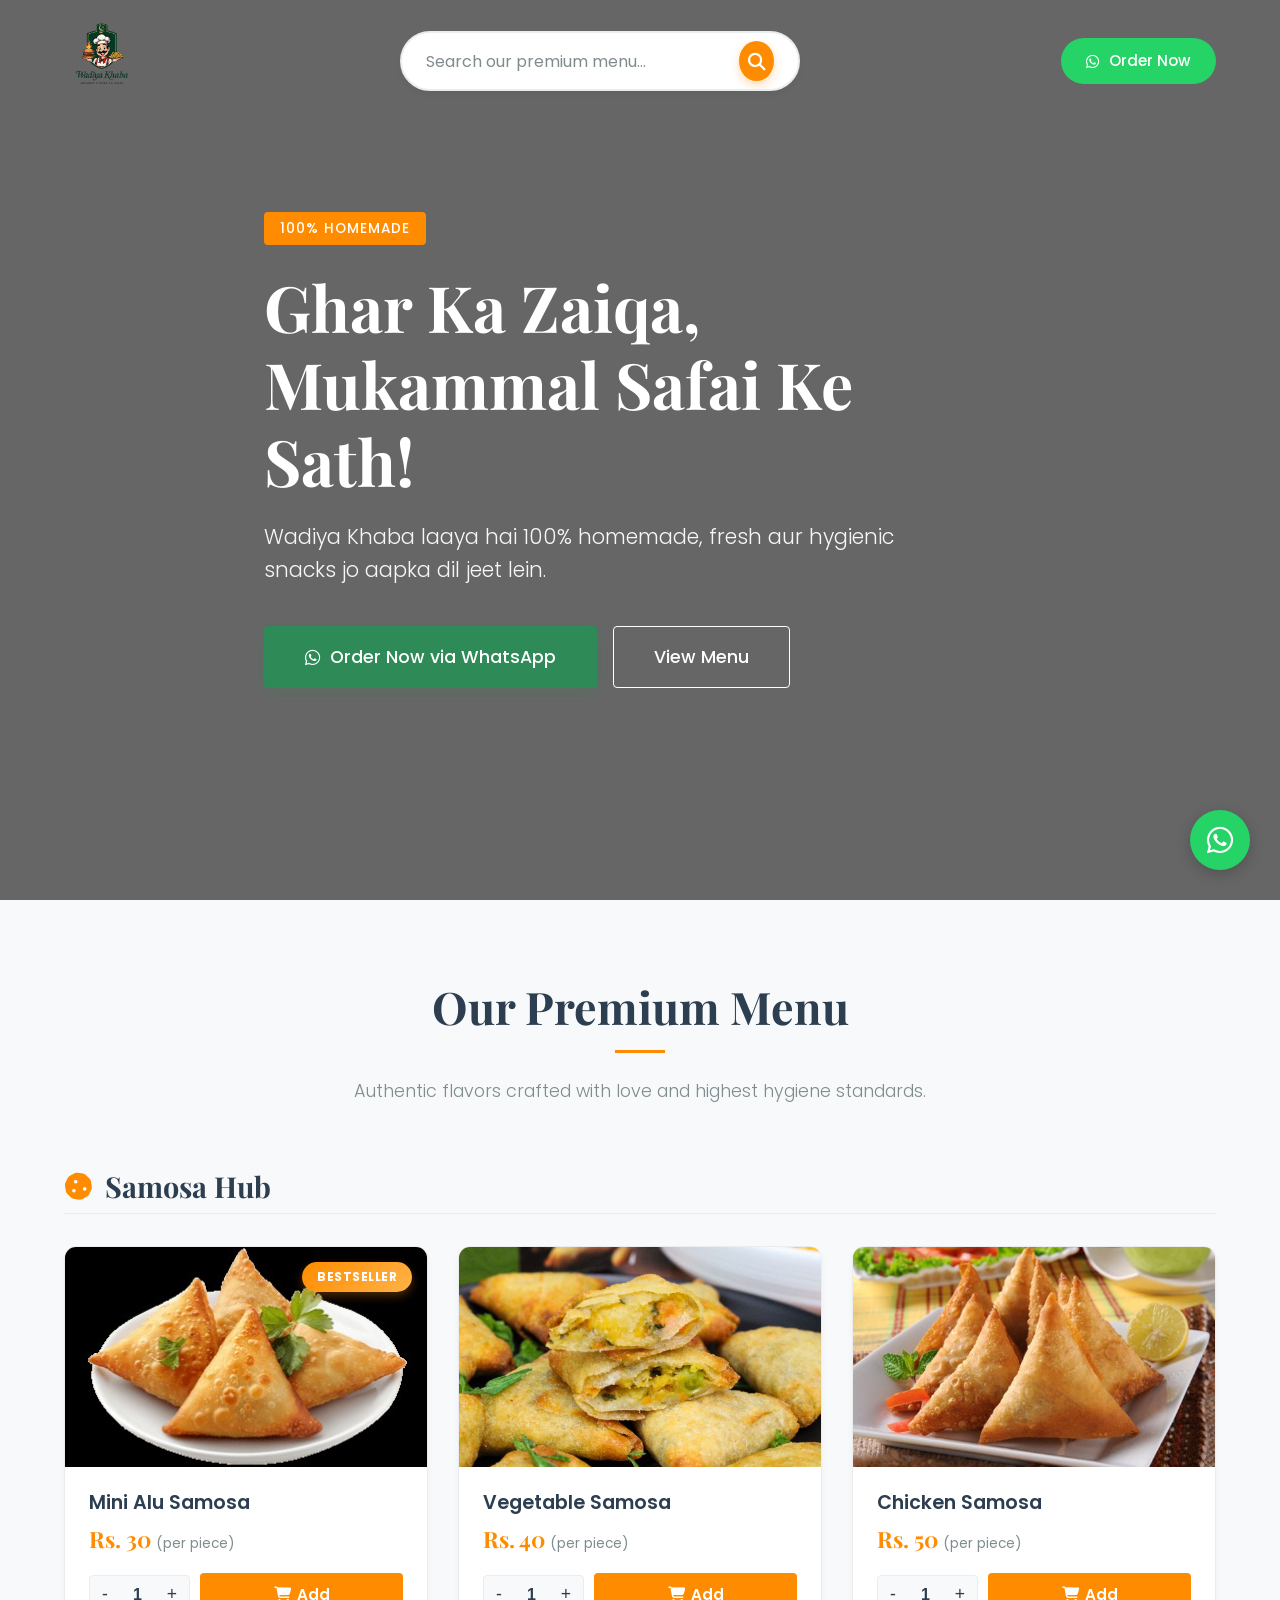
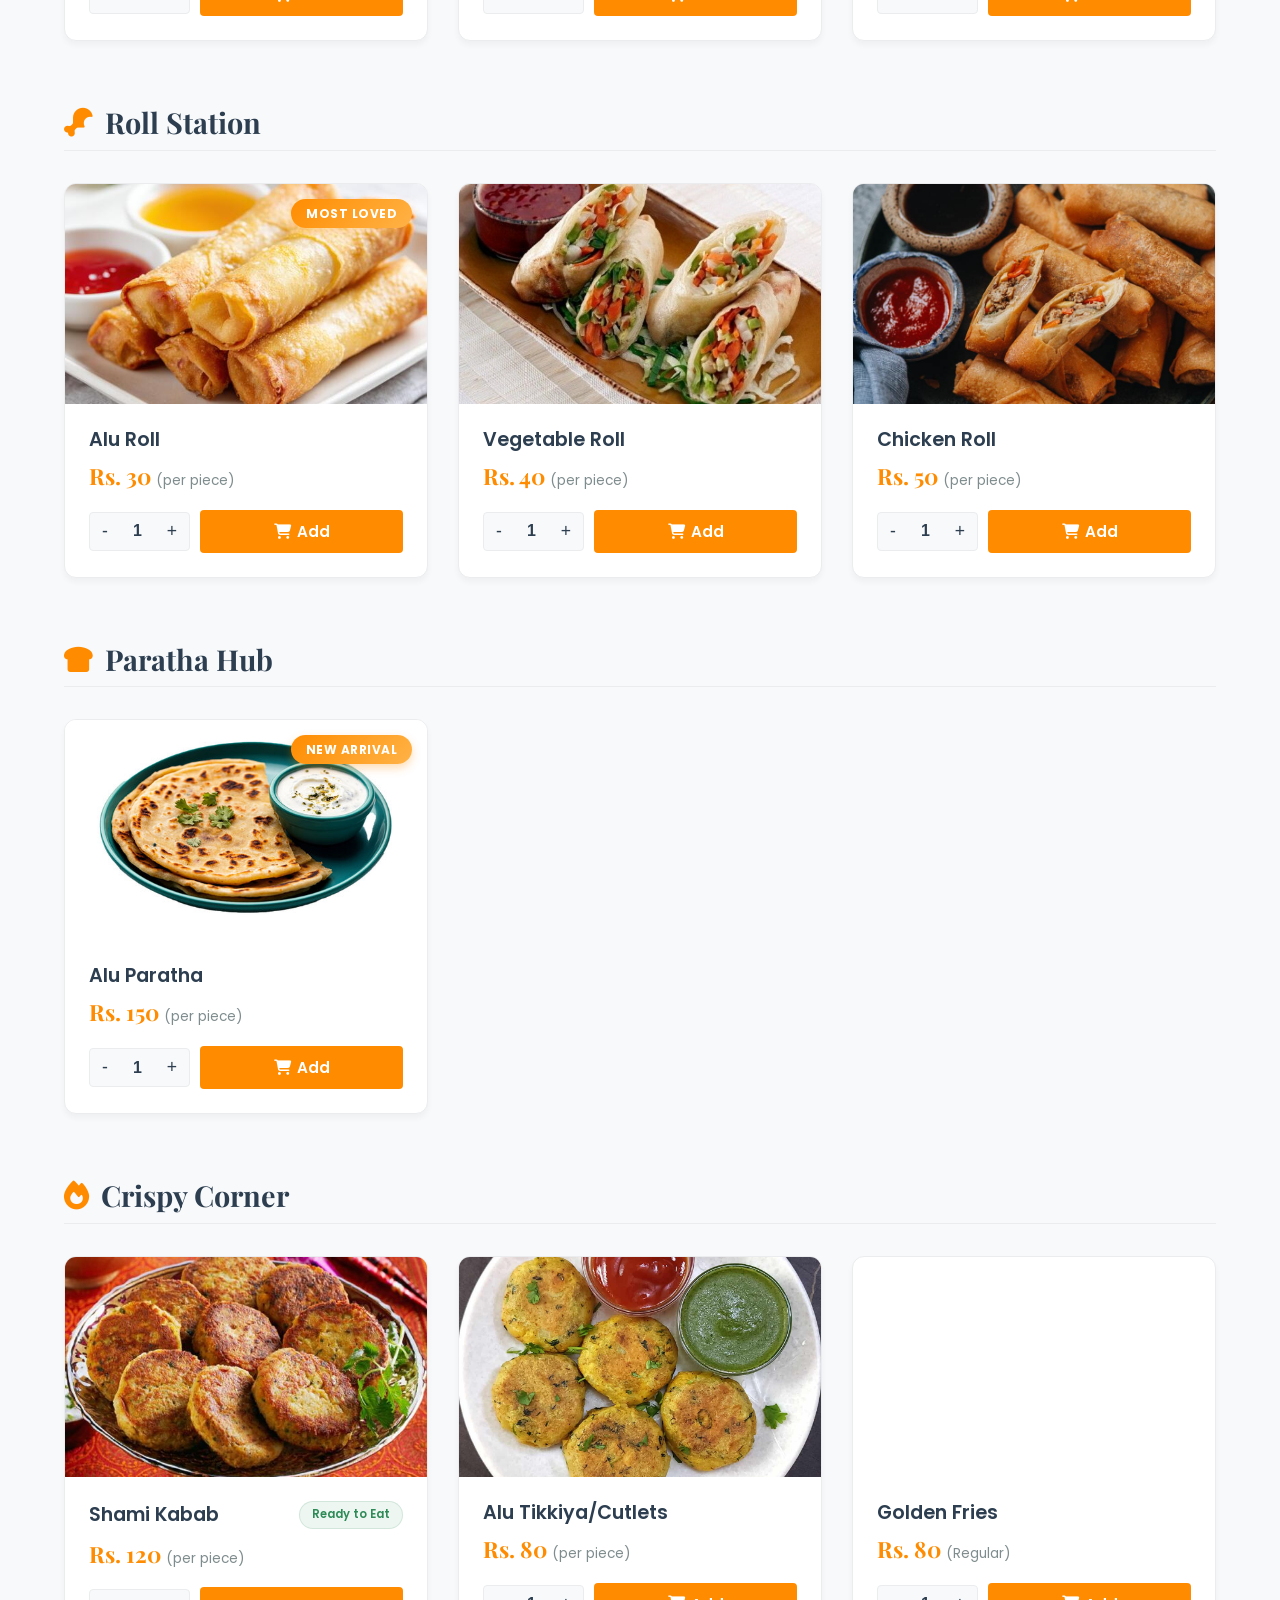
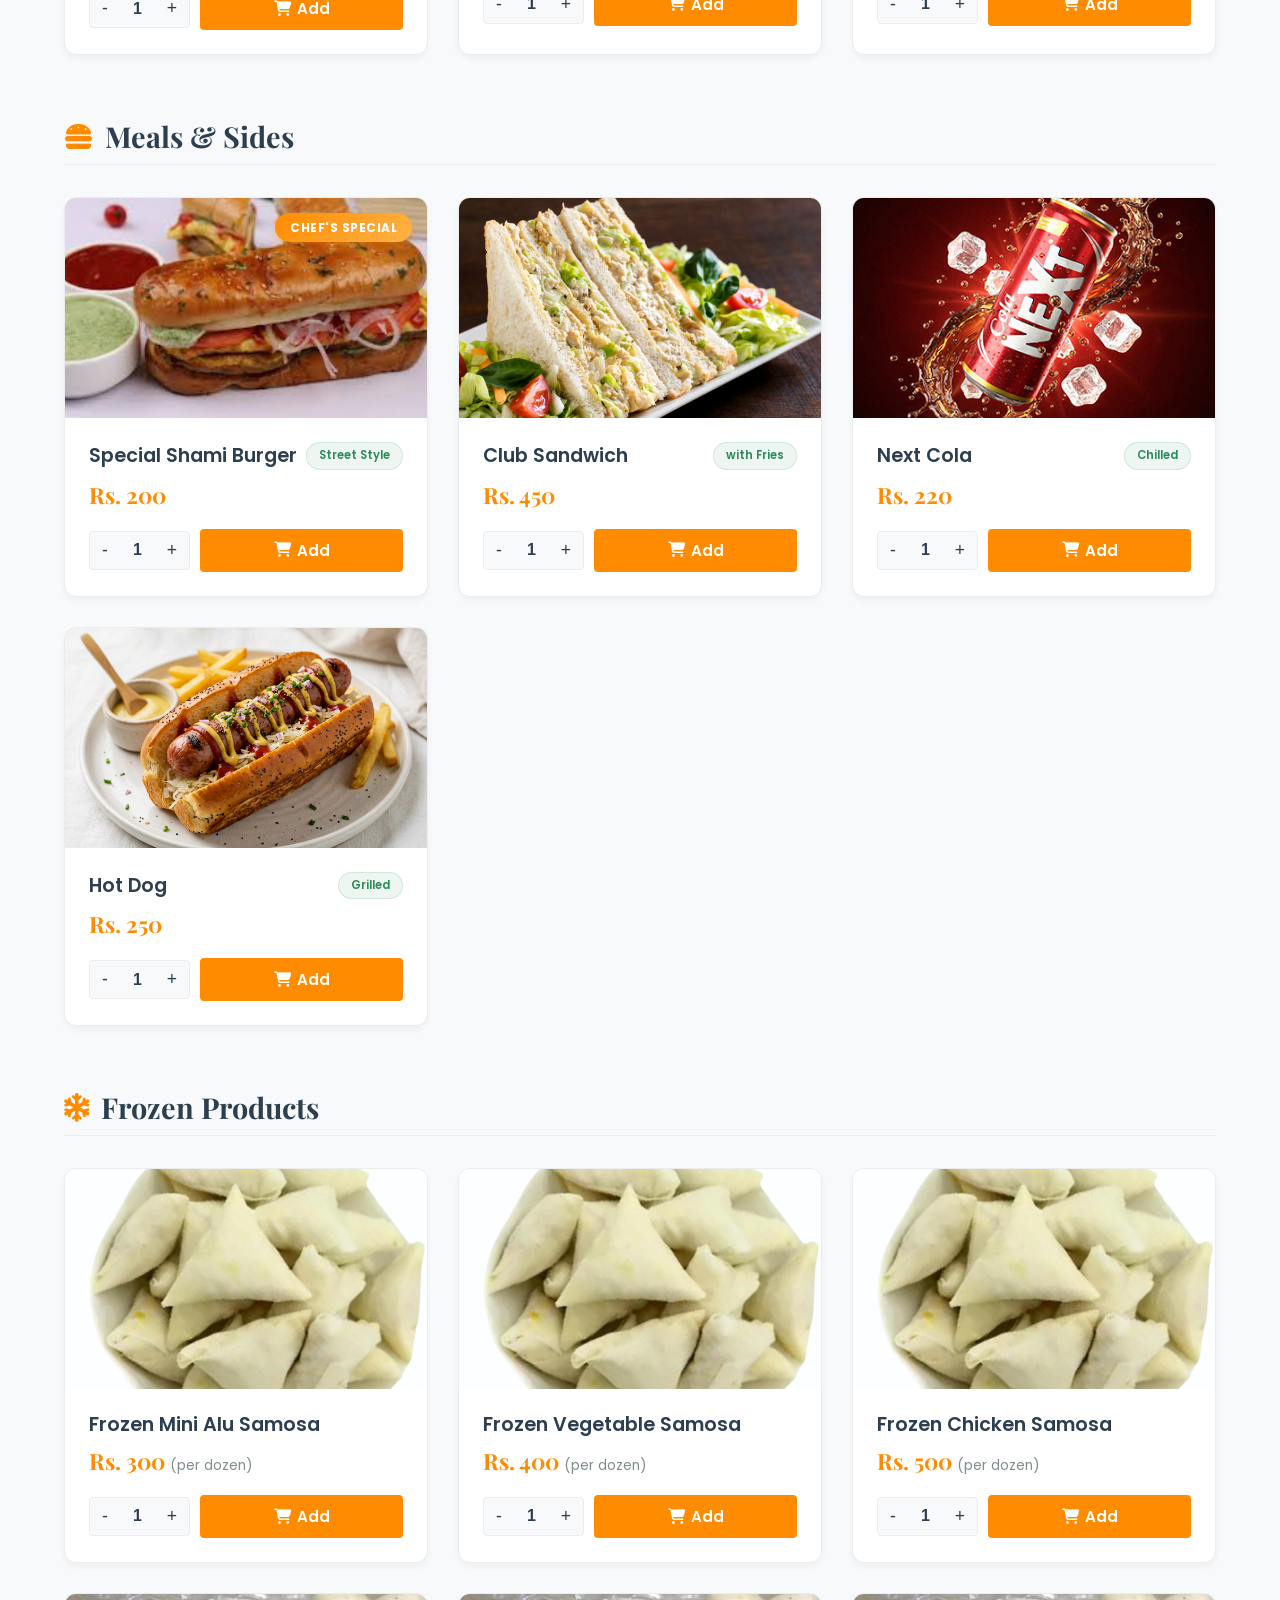
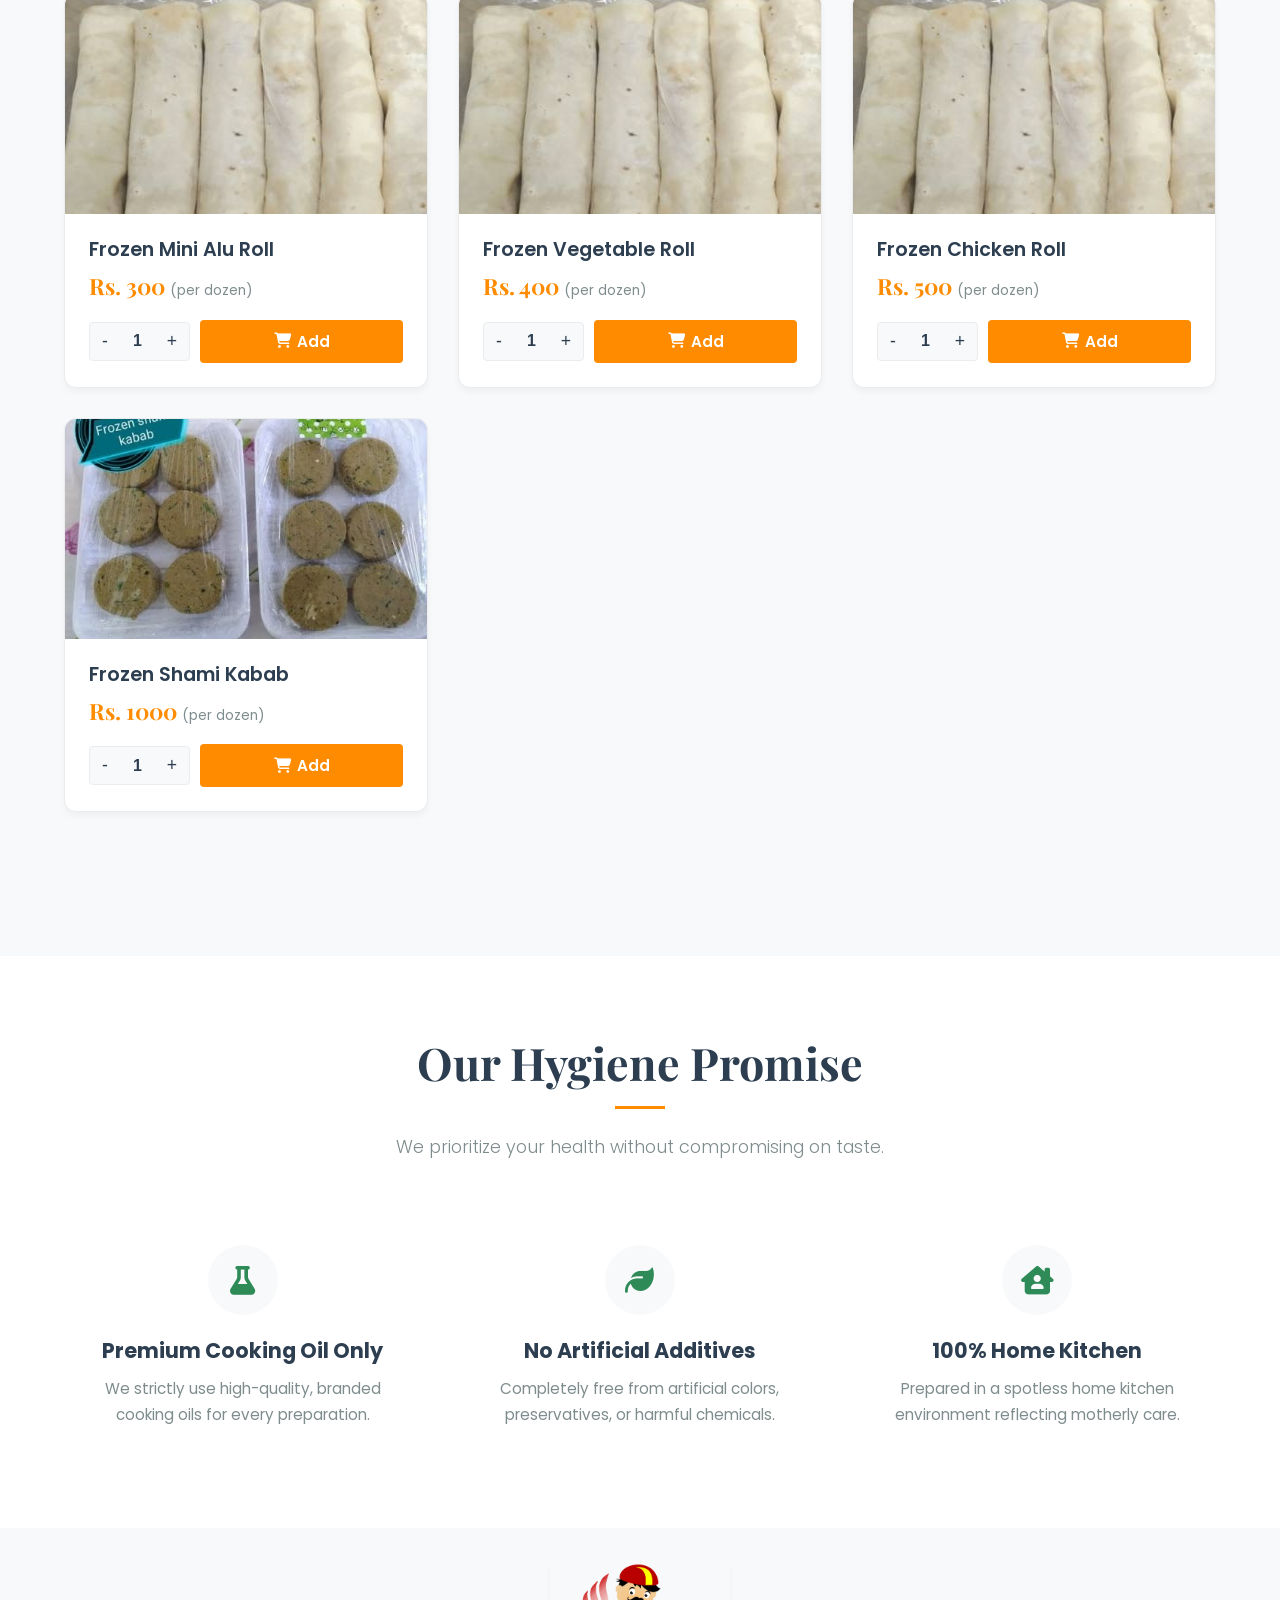
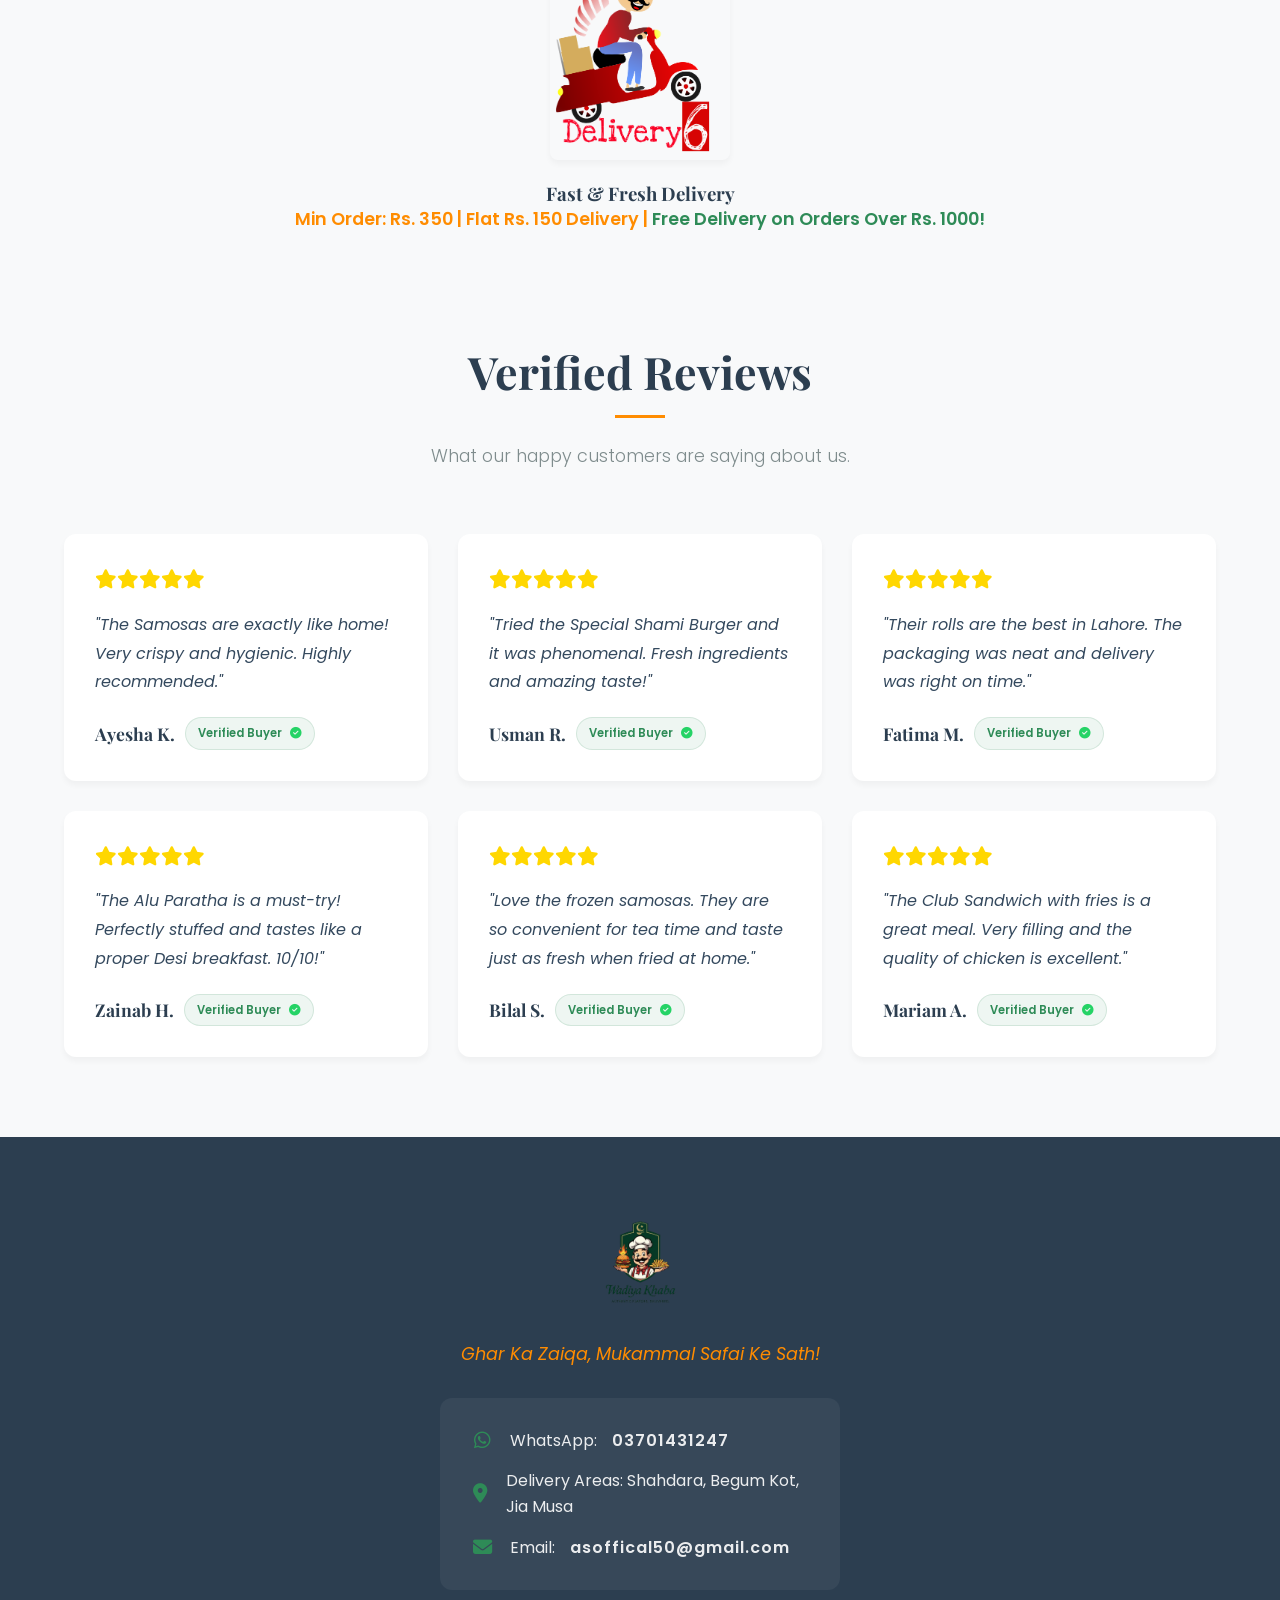
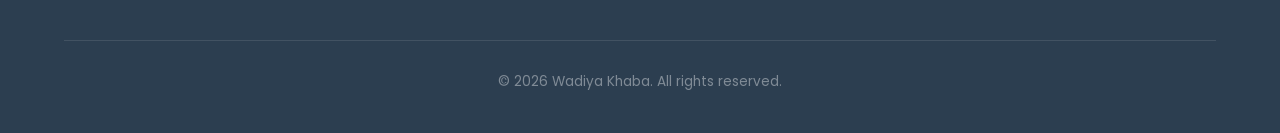
==== Wadhiya_Khaba_Final/index.html @ 331cac5b "Update logo to transparent version" ====
<!DOCTYPE html>
<html lang="en">

<head>
    <meta charset="UTF-8">
    <meta name="viewport" content="width=device-width, initial-scale=1.0">
    <title>Wadiya Khaba - Home of Pure Taste</title>
    <meta name="description"
        content="Wadiya Khaba laaya hai 100% homemade, fresh aur hygienic snacks jo aapka dil jeet lein.">
    <!-- Google Fonts -->
    <link
        href="https://fonts.googleapis.com/css2?family=Playfair+Display:wght@600;700;800&family=Poppins:wght@300;400;500;600&display=swap"
        rel="stylesheet">
    <!-- FontAwesome for Icons -->
    <link rel="stylesheet" href="https://cdnjs.cloudflare.com/ajax/libs/font-awesome/6.4.0/css/all.min.css">
    <!-- Custom CSS -->
    <link rel="stylesheet" href="style.css">
</head>

<body>

    <!-- Header / Navbar -->
    <header class="navbar">
        <div class="container nav-content">
            <div class="logo">
                <!-- Using an img tag for the uploaded logo -->
                <img src="LOGO-removebg-preview.png" alt="Wadiya Khaba Logo" class="logo-img"
                    onerror="this.outerHTML='<h1>Wadiya Khaba</h1>';">
            </div>
            <!-- Professional Search Bar -->
            <form class="search-container" onsubmit="event.preventDefault(); handleSearchSubmit();">
                <input type="text" id="menu-search" placeholder="Search our premium menu..." onkeyup="searchMenu()"
                    required>
                <button type="submit" aria-label="Search and Notify"><i class="fa-solid fa-search"></i></button>
            </form>
            <a href="https://wa.me/923701431247" class="btn-primary nav-btn" target="_blank">
                <i class="fab fa-whatsapp"></i> Order Now
            </a>
        </div>
    </header>

    <!-- 1. Hero Section -->
    <section class="hero">
        <div class="hero-overlay"></div>
        <div class="container hero-content">
            <span class="badge">100% Homemade</span>
            <h1 class="hero-title">Ghar Ka Zaiqa,<br>Mukammal Safai Ke Sath!</h1>
            <p class="hero-subtitle">Wadiya Khaba laaya hai 100% homemade, fresh aur hygienic snacks jo aapka dil jeet
                lein.</p>
            <div class="hero-actions">
                <a href="https://wa.me/923701431247" class="btn-primary btn-large" target="_blank">
                    <i class="fab fa-whatsapp"></i> Order Now via WhatsApp
                </a>
                <a href="#menu" class="btn-secondary btn-large">View Menu</a>
            </div>
        </div>
    </section>

    <!-- 2. The Menu (Grid Style with Live Prices) -->
    <section id="menu" class="menu-section py-large bg-light">
        <div class="container">
            <div class="section-header text-center">
                <h2>Our Premium Menu</h2>
                <div class="divider"></div>
                <p>Authentic flavors crafted with love and highest hygiene standards.</p>
            </div>

            <!-- Samosa Hub -->
            <div class="menu-category">
                <h3 class="category-title"><i class="fa-solid fa-cookie"></i> Samosa Hub</h3>
                <div class="menu-grid">
                    <div class="menu-item-card">
                        <span class="premium-badge">Bestseller</span>
                        <div class="item-img" style="background-image: url('mini-alu-samosa.jpg');">
                        </div>
                        <div class="item-content">
                            <h4>Mini Alu Samosa</h4>
                            <p class="price">Rs. 30 <span class="unit">(per piece)</span></p>
                            <div class="cart-controls">
                                <div class="qty-bar">
                                    <button class="qty-btn" onclick="changeQty('mini-alu-samosa', -1)">-</button>
                                    <input type="text" id="qty-mini-alu-samosa" class="qty-input" value="1" readonly>
                                    <button class="qty-btn" onclick="changeQty('mini-alu-samosa', 1)">+</button>
                                </div>
                                <button class="add-to-cart-btn"
                                    onclick="addToCart('mini-alu-samosa', 'Mini Alu Samosa', 30)"><i
                                        class="fa-solid fa-cart-shopping"></i> Add</button>
                            </div>
                        </div>
                    </div>
                    <div class="menu-item-card">
                        <div class="item-img" style="background-image: url('vegetable-samosa.jpg');">
                        </div>
                        <div class="item-content">
                            <h4>Vegetable Samosa</h4>
                            <p class="price">Rs. 40 <span class="unit">(per piece)</span></p>
                            <div class="cart-controls">
                                <div class="qty-bar">
                                    <button class="qty-btn" onclick="changeQty('vegetable-samosa', -1)">-</button>
                                    <input type="text" id="qty-vegetable-samosa" class="qty-input" value="1" readonly>
                                    <button class="qty-btn" onclick="changeQty('vegetable-samosa', 1)">+</button>
                                </div>
                                <button class="add-to-cart-btn"
                                    onclick="addToCart('vegetable-samosa', 'Vegetable Samosa', 40)"><i
                                        class="fa-solid fa-cart-shopping"></i> Add</button>
                            </div>
                        </div>
                    </div>
                    <div class="menu-item-card">
                        <div class="item-img" style="background-image: url('chicken-samosa.jpg');">
                        </div>
                        <div class="item-content">
                            <h4>Chicken Samosa</h4>
                            <p class="price">Rs. 50 <span class="unit">(per piece)</span></p>
                            <div class="cart-controls">
                                <div class="qty-bar">
                                    <button class="qty-btn" onclick="changeQty('chicken-samosa', -1)">-</button>
                                    <input type="text" id="qty-chicken-samosa" class="qty-input" value="1" readonly>
                                    <button class="qty-btn" onclick="changeQty('chicken-samosa', 1)">+</button>
                                </div>
                                <button class="add-to-cart-btn"
                                    onclick="addToCart('chicken-samosa', 'Chicken Samosa', 50)"><i
                                        class="fa-solid fa-cart-shopping"></i> Add</button>
                            </div>
                        </div>
                    </div>
                </div>
            </div>

            <!-- Roll Station -->
            <div class="menu-category">
                <h3 class="category-title"><i class="fa-solid fa-drumstick-bite"></i> Roll Station</h3>
                <div class="menu-grid">
                    <div class="menu-item-card">
                        <span class="premium-badge">Most Loved</span>
                        <div class="item-img" style="background-image: url('Alu Roll.jpg');">
                        </div>
                        <div class="item-content">
                            <h4>Alu Roll</h4>
                            <p class="price">Rs. 30 <span class="unit">(per piece)</span></p>
                            <div class="cart-controls">
                                <div class="qty-bar">
                                    <button class="qty-btn" onclick="changeQty('alu-roll', -1)">-</button>
                                    <input type="text" id="qty-alu-roll" class="qty-input" value="1" readonly>
                                    <button class="qty-btn" onclick="changeQty('alu-roll', 1)">+</button>
                                </div>
                                <button class="add-to-cart-btn" onclick="addToCart('alu-roll', 'Alu Roll', 30)"><i
                                        class="fa-solid fa-cart-shopping"></i> Add</button>
                            </div>
                        </div>
                    </div>
                    <div class="menu-item-card">
                        <div class="item-img" style="background-image: url('vegetable-roll_9434.jpg');">
                        </div>
                        <div class="item-content">
                            <h4>Vegetable Roll</h4>
                            <p class="price">Rs. 40 <span class="unit">(per piece)</span></p>
                            <div class="cart-controls">
                                <div class="qty-bar">
                                    <button class="qty-btn" onclick="changeQty('vegetable-roll', -1)">-</button>
                                    <input type="text" id="qty-vegetable-roll" class="qty-input" value="1" readonly>
                                    <button class="qty-btn" onclick="changeQty('vegetable-roll', 1)">+</button>
                                </div>
                                <button class="add-to-cart-btn"
                                    onclick="addToCart('vegetable-roll', 'Vegetable Roll', 40)"><i
                                        class="fa-solid fa-cart-shopping"></i> Add</button>
                            </div>
                        </div>
                    </div>
                    <div class="menu-item-card">
                        <div class="item-img" style="background-image: url('230814_Chicken-Egg-Rolls_550.jpg');">
                        </div>
                        <div class="item-content">
                            <h4>Chicken Roll</h4>
                            <p class="price">Rs. 50 <span class="unit">(per piece)</span></p>
                            <div class="cart-controls">
                                <div class="qty-bar">
                                    <button class="qty-btn" onclick="changeQty('chicken-roll', -1)">-</button>
                                    <input type="text" id="qty-chicken-roll" class="qty-input" value="1" readonly>
                                    <button class="qty-btn" onclick="changeQty('chicken-roll', 1)">+</button>
                                </div>
                                <button class="add-to-cart-btn"
                                    onclick="addToCart('chicken-roll', 'Chicken Roll', 50)"><i
                                        class="fa-solid fa-cart-shopping"></i> Add</button>
                            </div>
                        </div>
                    </div>
                </div>
            </div>

            <!-- Paratha Hub -->
            <div class="menu-category">
                <h3 class="category-title"><i class="fa-solid fa-bread-slice"></i> Paratha Hub</h3>
                <div class="menu-grid">
                    <div class="menu-item-card">
                        <span class="premium-badge">New Arrival</span>
                        <div class="item-img" style="background-image: url('alu-paratha.jpg');">
                        </div>
                        <div class="item-content">
                            <h4>Alu Paratha</h4>
                            <p class="price">Rs. 150 <span class="unit">(per piece)</span></p>
                            <div class="cart-controls">
                                <div class="qty-bar">
                                    <button class="qty-btn" onclick="changeQty('alu-paratha', -1)">-</button>
                                    <input type="text" id="qty-alu-paratha" class="qty-input" value="1" readonly>
                                    <button class="qty-btn" onclick="changeQty('alu-paratha', 1)">+</button>
                                </div>
                                <button class="add-to-cart-btn"
                                    onclick="addToCart('alu-paratha', 'Alu Paratha', 150)"><i
                                        class="fa-solid fa-cart-shopping"></i> Add</button>
                            </div>
                        </div>
                    </div>
                </div>
            </div>

            <!-- Crispy Corner -->
            <div class="menu-category">
                <h3 class="category-title"><i class="fa-solid fa-fire"></i> Crispy Corner</h3>
                <div class="menu-grid">
                    <div class="menu-item-card">
                        <div class="item-img" style="background-image: url('Shammi.jpg');">
                        </div>
                        <div class="item-content">
                            <h4>Shami Kabab <span class="badge-small">Ready to Eat</span></h4>
                            <p class="price">Rs. 120 <span class="unit">(per piece)</span></p>
                            <div class="cart-controls">
                                <div class="qty-bar">
                                    <button class="qty-btn" onclick="changeQty('shami-kabab', -1)">-</button>
                                    <input type="text" id="qty-shami-kabab" class="qty-input" value="1" readonly>
                                    <button class="qty-btn" onclick="changeQty('shami-kabab', 1)">+</button>
                                </div>
                                <button class="add-to-cart-btn"
                                    onclick="addToCart('shami-kabab', 'Shami Kabab', 120)"><i
                                        class="fa-solid fa-cart-shopping"></i> Add</button>
                            </div>
                        </div>
                    </div>
                    <div class="menu-item-card">
                        <div class="item-img" style="background-image: url('aloo_tikki_potato_cutlet_recipe.jpg');">
                        </div>
                        <div class="item-content">
                            <h4>Alu Tikkiya/Cutlets</h4>
                            <p class="price">Rs. 80 <span class="unit">(per piece)</span></p>
                            <div class="cart-controls">
                                <div class="qty-bar">
                                    <button class="qty-btn" onclick="changeQty('alu-tikkiya', -1)">-</button>
                                    <input type="text" id="qty-alu-tikkiya" class="qty-input" value="1" readonly>
                                    <button class="qty-btn" onclick="changeQty('alu-tikkiya', 1)">+</button>
                                </div>
                                <button class="add-to-cart-btn" onclick="addToCart('alu-tikkiya', 'Alu Tikkiya', 80)"><i
                                        class="fa-solid fa-cart-shopping"></i> Add</button>
                            </div>
                        </div>
                    </div>
                    <div class="menu-item-card">
                        <div class="item-img"
                            style="background-image: url('https://images.unsplash.com/photo-1576107232684-1279f390859f?w=600&auto=format&fit=crop');">
                        </div>
                        <div class="item-content">
                            <h4>Golden Fries</h4>
                            <p class="price">Rs. 80 <span class="unit">(Regular)</span></p>
                            <div class="cart-controls">
                                <div class="qty-bar">
                                    <button class="qty-btn" onclick="changeQty('golden-fries', -1)">-</button>
                                    <input type="text" id="qty-golden-fries" class="qty-input" value="1" readonly>
                                    <button class="qty-btn" onclick="changeQty('golden-fries', 1)">+</button>
                                </div>
                                <button class="add-to-cart-btn"
                                    onclick="addToCart('golden-fries', 'Golden Fries', 80)"><i
                                        class="fa-solid fa-cart-shopping"></i> Add</button>
                            </div>
                        </div>
                    </div>
                </div>
            </div>

            <!-- Meals & Sides -->
            <div class="menu-category">
                <h3 class="category-title"><i class="fa-solid fa-hamburger"></i> Meals & Sides</h3>
                <div class="menu-grid">
                    <div class="menu-item-card">
                        <span class="premium-badge">Chef's Special</span>
                        <div class="item-img" style="background-image: url('images.jfif');">
                        </div>
                        <div class="item-content">
                            <h4>Special Shami Burger <span class="badge-small">Street Style</span></h4>
                            <p class="price">Rs. 200 <span class="unit"></span></p>
                            <div class="cart-controls">
                                <div class="qty-bar">
                                    <button class="qty-btn" onclick="changeQty('shami-burger', -1)">-</button>
                                    <input type="text" id="qty-shami-burger" class="qty-input" value="1" readonly>
                                    <button class="qty-btn" onclick="changeQty('shami-burger', 1)">+</button>
                                </div>
                                <button class="add-to-cart-btn"
                                    onclick="addToCart('shami-burger', 'Special Shami Burger', 200)"><i
                                        class="fa-solid fa-cart-shopping"></i> Add</button>
                            </div>
                        </div>
                    </div>
                    <div class="menu-item-card">
                        <div class="item-img" style="background-image: url('istockphoto-685523376-612x612.png');">
                        </div>
                        <div class="item-content">
                            <h4>Club Sandwich <span class="badge-small">with Fries</span></h4>
                            <p class="price">Rs. 450 <span class="unit"></span></p>
                            <div class="cart-controls">
                                <div class="qty-bar">
                                    <button class="qty-btn" onclick="changeQty('club-sandwich', -1)">-</button>
                                    <input type="text" id="qty-club-sandwich" class="qty-input" value="1" readonly>
                                    <button class="qty-btn" onclick="changeQty('club-sandwich', 1)">+</button>
                                </div>
                                <button class="add-to-cart-btn"
                                    onclick="addToCart('club-sandwich', 'Club Sandwich', 450)"><i
                                        class="fa-solid fa-cart-shopping"></i> Add</button>
                            </div>
                        </div>
                    </div>
                    <div class="menu-item-card">
                        <div class="item-img"
                            style="background-image: url('450c6b233460363.Y3JvcCwyMDQ4LDE2MDEsMCwyMjM.jpg');">
                        </div>
                        <div class="item-content">
                            <h4>Next Cola <span class="badge-small">Chilled</span></h4>
                            <p class="price">Rs. 220 <span class="unit"></span></p>
                            <div class="cart-controls">
                                <div class="qty-bar">
                                    <button class="qty-btn" onclick="changeQty('next-cola', -1)">-</button>
                                    <input type="text" id="qty-next-cola" class="qty-input" value="1" readonly>
                                    <button class="qty-btn" onclick="changeQty('next-cola', 1)">+</button>
                                </div>
                                <button class="add-to-cart-btn" onclick="addToCart('next-cola', 'Next Cola', 220)"><i
                                        class="fa-solid fa-cart-shopping"></i> Add</button>
                            </div>
                        </div>
                    </div>
                    <div class="menu-item-card">
                        <div class="item-img" style="background-image: url('hot_dog_preview.png');">
                        </div>
                        <div class="item-content">
                            <h4>Hot Dog <span class="badge-small">Grilled</span></h4>
                            <p class="price">Rs. 250 <span class="unit"></span></p>
                            <div class="cart-controls">
                                <div class="qty-bar">
                                    <button class="qty-btn" onclick="changeQty('hot-dog', -1)">-</button>
                                    <input type="text" id="qty-hot-dog" class="qty-input" value="1" readonly>
                                    <button class="qty-btn" onclick="changeQty('hot-dog', 1)">+</button>
                                </div>
                                <button class="add-to-cart-btn" onclick="addToCart('hot-dog', 'Hot Dog', 250)"><i
                                        class="fa-solid fa-cart-shopping"></i> Add</button>
                            </div>
                        </div>
                    </div>
                </div>
            </div>

            <!-- Frozen Products -->
            <div class="menu-category">
                <h3 class="category-title"><i class="fa-solid fa-snowflake"></i> Frozen Products</h3>
                <div class="menu-grid">
                    <!-- Frozen Samosas -->
                    <div class="menu-item-card">
                        <div class="item-img" style="background-image: url('frozen-samosa.png');"></div>
                        <div class="item-content">
                            <h4>Frozen Mini Alu Samosa</h4>
                            <p class="price">Rs. 300 <span class="unit">(per dozen)</span></p>
                            <div class="cart-controls">
                                <div class="qty-bar">
                                    <button class="qty-btn" onclick="changeQty('frozen-alu-samosa', -1)">-</button>
                                    <input type="text" id="qty-frozen-alu-samosa" class="qty-input" value="1" readonly>
                                    <button class="qty-btn" onclick="changeQty('frozen-alu-samosa', 1)">+</button>
                                </div>
                                <button class="add-to-cart-btn"
                                    onclick="addToCart('frozen-alu-samosa', 'Frozen Mini Alu Samosa (12pcs)', 300)"><i
                                        class="fa-solid fa-cart-shopping"></i> Add</button>
                            </div>
                        </div>
                    </div>
                    <div class="menu-item-card">
                        <div class="item-img" style="background-image: url('frozen-samosa.png');"></div>
                        <div class="item-content">
                            <h4>Frozen Vegetable Samosa</h4>
                            <p class="price">Rs. 400 <span class="unit">(per dozen)</span></p>
                            <div class="cart-controls">
                                <div class="qty-bar">
                                    <button class="qty-btn" onclick="changeQty('frozen-veg-samosa', -1)">-</button>
                                    <input type="text" id="qty-frozen-veg-samosa" class="qty-input" value="1" readonly>
                                    <button class="qty-btn" onclick="changeQty('frozen-veg-samosa', 1)">+</button>
                                </div>
                                <button class="add-to-cart-btn"
                                    onclick="addToCart('frozen-veg-samosa', 'Frozen Veg Samosa (12pcs)', 400)"><i
                                        class="fa-solid fa-cart-shopping"></i> Add</button>
                            </div>
                        </div>
                    </div>
                    <div class="menu-item-card">
                        <div class="item-img" style="background-image: url('frozen-samosa.png');"></div>
                        <div class="item-content">
                            <h4>Frozen Chicken Samosa</h4>
                            <p class="price">Rs. 500 <span class="unit">(per dozen)</span></p>
                            <div class="cart-controls">
                                <div class="qty-bar">
                                    <button class="qty-btn" onclick="changeQty('frozen-chk-samosa', -1)">-</button>
                                    <input type="text" id="qty-frozen-chk-samosa" class="qty-input" value="1" readonly>
                                    <button class="qty-btn" onclick="changeQty('frozen-chk-samosa', 1)">+</button>
                                </div>
                                <button class="add-to-cart-btn"
                                    onclick="addToCart('frozen-chk-samosa', 'Frozen Chicken Samosa (12pcs)', 500)"><i
                                        class="fa-solid fa-cart-shopping"></i> Add</button>
                            </div>
                        </div>
                    </div>
                    <!-- Frozen Rolls -->
                    <div class="menu-item-card">
                        <div class="item-img" style="background-image: url('frozen-roll.jpg');"></div>
                        <div class="item-content">
                            <h4>Frozen Mini Alu Roll</h4>
                            <p class="price">Rs. 300 <span class="unit">(per dozen)</span></p>
                            <div class="cart-controls">
                                <div class="qty-bar">
                                    <button class="qty-btn" onclick="changeQty('frozen-alu-roll', -1)">-</button>
                                    <input type="text" id="qty-frozen-alu-roll" class="qty-input" value="1" readonly>
                                    <button class="qty-btn" onclick="changeQty('frozen-alu-roll', 1)">+</button>
                                </div>
                                <button class="add-to-cart-btn"
                                    onclick="addToCart('frozen-alu-roll', 'Frozen Mini Alu Roll (12pcs)', 300)"><i
                                        class="fa-solid fa-cart-shopping"></i> Add</button>
                            </div>
                        </div>
                    </div>
                    <div class="menu-item-card">
                        <div class="item-img" style="background-image: url('frozen-roll.jpg');"></div>
                        <div class="item-content">
                            <h4>Frozen Vegetable Roll</h4>
                            <p class="price">Rs. 400 <span class="unit">(per dozen)</span></p>
                            <div class="cart-controls">
                                <div class="qty-bar">
                                    <button class="qty-btn" onclick="changeQty('frozen-veg-roll', -1)">-</button>
                                    <input type="text" id="qty-frozen-veg-roll" class="qty-input" value="1" readonly>
                                    <button class="qty-btn" onclick="changeQty('frozen-veg-roll', 1)">+</button>
                                </div>
                                <button class="add-to-cart-btn"
                                    onclick="addToCart('frozen-veg-roll', 'Frozen Veg Roll (12pcs)', 400)"><i
                                        class="fa-solid fa-cart-shopping"></i> Add</button>
                            </div>
                        </div>
                    </div>
                    <div class="menu-item-card">
                        <div class="item-img" style="background-image: url('frozen-roll.jpg');"></div>
                        <div class="item-content">
                            <h4>Frozen Chicken Roll</h4>
                            <p class="price">Rs. 500 <span class="unit">(per dozen)</span></p>
                            <div class="cart-controls">
                                <div class="qty-bar">
                                    <button class="qty-btn" onclick="changeQty('frozen-chk-roll', -1)">-</button>
                                    <input type="text" id="qty-frozen-chk-roll" class="qty-input" value="1" readonly>
                                    <button class="qty-btn" onclick="changeQty('frozen-chk-roll', 1)">+</button>
                                </div>
                                <button class="add-to-cart-btn"
                                    onclick="addToCart('frozen-chk-roll', 'Frozen Chicken Roll (12pcs)', 500)"><i
                                        class="fa-solid fa-cart-shopping"></i> Add</button>
                            </div>
                        </div>
                    </div>
                    <!-- Frozen Shami -->
                    <div class="menu-item-card">
                        <div class="item-img" style="background-image: url('frozen-shami.jpg');"></div>
                        <div class="item-content">
                            <h4>Frozen Shami Kabab</h4>
                            <p class="price">Rs. 1000 <span class="unit">(per dozen)</span></p>
                            <div class="cart-controls">
                                <div class="qty-bar">
                                    <button class="qty-btn" onclick="changeQty('frozen-shami', -1)">-</button>
                                    <input type="text" id="qty-frozen-shami" class="qty-input" value="1" readonly>
                                    <button class="qty-btn" onclick="changeQty('frozen-shami', 1)">+</button>
                                </div>
                                <button class="add-to-cart-btn"
                                    onclick="addToCart('frozen-shami', 'Frozen Shami (12pcs)', 1000)"><i
                                        class="fa-solid fa-cart-shopping"></i> Add</button>
                            </div>
                        </div>
                    </div>
                </div>
            </div>

        </div>
    </section>

    <!-- 3. Our Hygiene Promise -->
    <section class="promise-section py-large">
        <div class="container">
            <div class="section-header text-center">
                <h2>Our Hygiene Promise</h2>
                <div class="divider"></div>
                <p>We prioritize your health without compromising on taste.</p>
            </div>

            <div class="features-grid">
                <div class="feature-card">
                    <div class="icon-wrapper">
                        <i class="fa-solid fa-flask"></i>
                    </div>
                    <h3>Premium Cooking Oil Only</h3>
                    <p>We strictly use high-quality, branded cooking oils for every preparation.</p>
                </div>

                <div class="feature-card">
                    <div class="icon-wrapper">
                        <i class="fa-solid fa-leaf"></i>
                    </div>
                    <h3>No Artificial Additives</h3>
                    <p>Completely free from artificial colors, preservatives, or harmful chemicals.</p>
                </div>

                <div class="feature-card">
                    <div class="icon-wrapper">
                        <i class="fa-solid fa-house-chimney-user"></i>
                    </div>
                    <h3>100% Home Kitchen</h3>
                    <p>Prepared in a spotless home kitchen environment reflecting motherly care.</p>
                </div>
            </div>
        </div>
        </div>
    </section>

    <!-- 4. Delivery Policy Banner -->
    <section class="delivery-banner" style="text-align: center; padding: 2rem 0; background: var(--light);">
        <div class="container">
            <img src="delivery6-logo2.png" alt="Delivery Information"
                style="max-width: 100%; max-height: 200px; border-radius: 8px; box-shadow: var(--shadow-sm);">
            <h3 style="margin-top: 15px; color: var(--dark); font-family: var(--font-heading);">Fast & Fresh Delivery
            </h3>
            <p style="color: var(--primary); font-weight: 600; font-size: 1.1rem;">Min Order: Rs. 350 | Flat Rs. 150
                Delivery | <span style="color: var(--accent);">Free Delivery on Orders Over Rs. 1000!</span></p>
        </div>
    </section>

    <!-- 5. Customer Reviews -->
    <section class="reviews-section py-large bg-light">
        <div class="container">
            <div class="section-header text-center">
                <h2>Verified Reviews</h2>
                <div class="divider"></div>
                <p>What our happy customers are saying about us.</p>
            </div>

            <div class="reviews-grid">
                <div class="review-card">
                    <div class="review-stars">
                        <i class="fa-solid fa-star"></i><i class="fa-solid fa-star"></i><i
                            class="fa-solid fa-star"></i><i class="fa-solid fa-star"></i><i
                            class="fa-solid fa-star"></i>
                    </div>
                    <p class="review-text">"The Samosas are exactly like home! Very crispy and hygienic. Highly
                        recommended."</p>
                    <div class="reviewer">
                        <h4>Ayesha K.</h4>
                        <span class="badge-small">Verified Buyer <i class="fa-solid fa-check-circle"></i></span>
                    </div>
                </div>
                <div class="review-card">
                    <div class="review-stars">
                        <i class="fa-solid fa-star"></i><i class="fa-solid fa-star"></i><i
                            class="fa-solid fa-star"></i><i class="fa-solid fa-star"></i><i
                            class="fa-solid fa-star"></i>
                    </div>
                    <p class="review-text">"Tried the Special Shami Burger and it was phenomenal. Fresh ingredients and
                        amazing taste!"</p>
                    <div class="reviewer">
                        <h4>Usman R.</h4>
                        <span class="badge-small">Verified Buyer <i class="fa-solid fa-check-circle"></i></span>
                    </div>
                </div>
                <div class="review-card">
                    <div class="review-stars">
                        <i class="fa-solid fa-star"></i><i class="fa-solid fa-star"></i><i
                            class="fa-solid fa-star"></i><i class="fa-solid fa-star"></i><i
                            class="fa-solid fa-star"></i>
                    </div>
                    <p class="review-text">"Their rolls are the best in Lahore. The packaging was neat and delivery was
                        right on time."</p>
                    <div class="reviewer">
                        <h4>Fatima M.</h4>
                        <span class="badge-small">Verified Buyer <i class="fa-solid fa-check-circle"></i></span>
                    </div>
                </div>
                <!-- New Review 1: Alu Paratha -->
                <div class="review-card">
                    <div class="review-stars">
                        <i class="fa-solid fa-star"></i><i class="fa-solid fa-star"></i><i
                            class="fa-solid fa-star"></i><i class="fa-solid fa-star"></i><i
                            class="fa-solid fa-star"></i>
                    </div>
                    <p class="review-text">"The Alu Paratha is a must-try! Perfectly stuffed and tastes like a proper
                        Desi breakfast. 10/10!"</p>
                    <div class="reviewer">
                        <h4>Zainab H.</h4>
                        <span class="badge-small">Verified Buyer <i class="fa-solid fa-check-circle"></i></span>
                    </div>
                </div>
                <!-- New Review 2: Frozen Products -->
                <div class="review-card">
                    <div class="review-stars">
                        <i class="fa-solid fa-star"></i><i class="fa-solid fa-star"></i><i
                            class="fa-solid fa-star"></i><i class="fa-solid fa-star"></i><i
                            class="fa-solid fa-star"></i>
                    </div>
                    <p class="review-text">"Love the frozen samosas. They are so convenient for tea time and taste just
                        as fresh when fried at home."</p>
                    <div class="reviewer">
                        <h4>Bilal S.</h4>
                        <span class="badge-small">Verified Buyer <i class="fa-solid fa-check-circle"></i></span>
                    </div>
                </div>
                <!-- New Review 3: Club Sandwich -->
                <div class="review-card">
                    <div class="review-stars">
                        <i class="fa-solid fa-star"></i><i class="fa-solid fa-star"></i><i
                            class="fa-solid fa-star"></i><i class="fa-solid fa-star"></i><i
                            class="fa-solid fa-star"></i>
                    </div>
                    <p class="review-text">"The Club Sandwich with fries is a great meal. Very filling and the quality
                        of chicken is excellent."</p>
                    <div class="reviewer">
                        <h4>Mariam A.</h4>
                        <span class="badge-small">Verified Buyer <i class="fa-solid fa-check-circle"></i></span>
                    </div>
                </div>
            </div>
        </div>
    </section>

    <!-- Footer -->
    <footer class="footer">
        <div class="container text-center">
            <!-- Using an img tag for the uploaded logo in footer too -->
            <img src="LOGO-removebg-preview.png" alt="Wadiya Khaba Logo" class="footer-logo"
                onerror="this.outerHTML='<h3 class=\'footer-brand\'>Wadiya Khaba</h3>';">
            <p class="footer-tagline">Ghar Ka Zaiqa, Mukammal Safai Ke Sath!</p>

            <div class="contact-info mt-4">
                <p><i class="fab fa-whatsapp"></i> WhatsApp: <a href="https://wa.me/923701431247"
                        class="footer-link">03701431247</a></p>
                <p><i class="fa-solid fa-location-dot"></i> Delivery Areas: Shahdara, Begum Kot, Jia Musa</p>
                <p><i class="fa-solid fa-envelope"></i> Email: <a href="mailto:asoffical50@gmail.com"
                        class="footer-link">asoffical50@gmail.com</a></p>
            </div>

            <p class="copyright mt-4">&copy; 2026 Wadiya Khaba. All rights reserved.</p>
        </div>
    </footer>

    <!-- Floating WhatsApp Button -->
    <a href="https://wa.me/923701431247" class="float-wa" target="_blank" title="Order on WhatsApp">
        <i class="fab fa-whatsapp my-float"></i>
    </a>

    <!-- Floating Cart Bar -->
    <div id="cart-floating-bar" class="cart-floating-bar" style="display: none;">
        <div class="cart-info">
            <i class="fa-solid fa-cart-shopping"></i>
            <span id="cart-count">0 Items</span>
            <span class="cart-divider">|</span>
            <span id="cart-total" class="cart-total-price">Rs. 0</span>
        </div>
        <button class="btn-checkout" onclick="checkoutWhatsApp()">Checkout on WhatsApp <i
                class="fab fa-whatsapp"></i></button>
    </div>

    <!-- Interactive JS -->
    <script src="script.js"></script>
</body>

</html>
---- Wadhiya_Khaba_Final/style.css ----
/* ==================================
   VARIABLES & DESIGN TOKENS
================================== */
:root {
    /* Updated Colors */
    --primary: #FF8C00;
    /* Soft Orange */
    --primary-hover: #e67e00;
    --accent: #2E8B57;
    /* Leaf Green */
    --accent-hover: #267347;

    --dark: #2C3E50;
    --text-main: #34495E;
    --text-muted: #7F8C8D;

    --light: #F8F9FA;
    --white: #FFFFFF;
    --border: #EAECEE;

    /* Typography */
    --font-heading: 'Playfair Display', serif;
    --font-body: 'Poppins', sans-serif;

    /* Spacing */
    --sp-xs: 0.5rem;
    --sp-sm: 1rem;
    --sp-md: 2rem;
    --sp-lg: 5rem;

    /* Effects - Minimalist */
    --shadow-sm: 0 4px 6px rgba(0, 0, 0, 0.04);
    --shadow-md: 0 10px 20px rgba(0, 0, 0, 0.06);
    --shadow-hover: 0 15px 30px rgba(46, 139, 87, 0.1);
    --transition: all 0.3s cubic-bezier(0.25, 0.8, 0.25, 1);
    --radius-sm: 8px;
    --radius-md: 12px;
}

/* ==================================
   RESET & GLOBAL
================================== */
* {
    margin: 0;
    padding: 0;
    box-sizing: border-box;
}

html {
    scroll-behavior: smooth;
}

body {
    font-family: var(--font-body);
    font-size: 16px;
    line-height: 1.6;
    color: var(--text-main);
    background-color: var(--white);
    overflow-x: hidden;
}

h1,
h2,
h3,
h4,
h5,
h6 {
    font-family: var(--font-heading);
    color: var(--dark);
    line-height: 1.2;
}

a {
    text-decoration: none;
    color: inherit;
    transition: var(--transition);
}

.container {
    max-width: 1200px;
    margin: 0 auto;
    padding: 0 24px;
}

.text-center {
    text-align: center;
}

.mt-4 {
    margin-top: 2rem;
}

.py-large {
    padding: var(--sp-lg) 0;
}

.bg-light {
    background-color: var(--light);
}

/* Buttons */
.btn-primary,
.btn-secondary {
    display: inline-flex;
    align-items: center;
    justify-content: center;
    gap: 10px;
    padding: 14px 32px;
    border-radius: 4px;
    /* Minimalist modern sharp edges */
    font-weight: 500;
    font-size: 1rem;
    cursor: pointer;
    transition: var(--transition);
    border: 1px solid transparent;
}

.btn-primary {
    background-color: var(--accent);
    color: var(--white);
    box-shadow: 0 4px 15px rgba(46, 139, 87, 0.2);
}

.btn-primary:hover {
    background-color: var(--accent-hover);
    transform: translateY(-2px);
    box-shadow: 0 6px 20px rgba(46, 139, 87, 0.3);
    color: var(--white);
}

.btn-secondary {
    background-color: transparent;
    color: var(--white);
    border-color: var(--white);
}

.btn-secondary:hover {
    background-color: var(--white);
    color: var(--dark);
}

.btn-large {
    padding: 16px 40px;
    font-size: 1.1rem;
}

/* Section Common */
.section-header {
    margin-bottom: 4rem;
}

.section-header h2 {
    font-size: 2.8rem;
    margin-bottom: 1rem;
    color: var(--dark);
}

.divider {
    height: 3px;
    width: 50px;
    background-color: var(--primary);
    margin: 0 auto 1.5rem auto;
}

.section-header p {
    color: var(--text-muted);
    font-size: 1.1rem;
    max-width: 600px;
    margin: 0 auto;
    font-weight: 300;
}

/* ==================================
   HEADER / NAVBAR
================================== */
.navbar {
    position: fixed;
    top: 0;
    left: 0;
    width: 100%;
    z-index: 1000;
    padding: 20px 0;
    transition: var(--transition);
    background-color: transparent;
}

.navbar.scrolled {
    background-color: rgba(255, 255, 255, 0.98);
    padding: 12px 0;
    box-shadow: var(--shadow-sm);
}

.nav-content {
    display: flex;
    justify-content: space-between;
    align-items: center;
    flex-wrap: wrap;
}

.logo-img {
    height: 75px;
    object-fit: contain;
    transition: var(--transition);
}

.navbar.scrolled .logo-img {
    height: 60px;
}

/* Fallback heading if image fails */
.logo h1 {
    font-size: 1.8rem;
    color: var(--white);
    transition: color 0.3s;
}

.navbar.scrolled .logo h1 {
    color: var(--accent);
}

.nav-btn {
    padding: 10px 24px;
    font-size: 0.95rem;
    border-radius: 50px;
    /* Pill shape for navbar */
    background: #25D366;
    /* Standard WA green overriding primary */
    box-shadow: none;
}

.nav-btn:hover {
    background: #1fae51;
}

/* ==================================
   1. HERO SECTION
================================== */
.hero {
    position: relative;
    height: 100vh;
    min-height: 500px;
    display: flex;
    align-items: center;
    background-image: url('https://images.unsplash.com/photo-1541592106381-b31e9677c0e5?q=80&w=2000&auto=format&fit=crop');
    background-size: cover;
    background-position: center;
    background-attachment: fixed;
}

.hero-overlay {
    position: absolute;
    top: 0;
    left: 0;
    right: 0;
    bottom: 0;
    background: rgba(0, 0, 0, 0.6);
}

.hero-content {
    position: relative;
    z-index: 1;
    max-width: 800px;
    color: var(--white);
}

.badge {
    display: inline-block;
    padding: 6px 16px;
    background-color: var(--primary);
    color: var(--white);
    border-radius: 4px;
    font-weight: 500;
    font-size: 0.85rem;
    margin-bottom: 24px;
    text-transform: uppercase;
    letter-spacing: 1px;
}

.hero-title {
    font-size: 4rem;
    color: var(--white);
    margin-bottom: 20px;
}

.hero-subtitle {
    font-size: 1.3rem;
    margin-bottom: 40px;
    opacity: 0.95;
    max-width: 650px;
    font-weight: 300;
}

.hero-actions {
    display: flex;
    gap: 16px;
    flex-wrap: wrap;
}

/* ==================================
   2. MENU SECTION (Minimalist Grid)
================================== */
.menu-category {
    margin-bottom: 4rem;
}

.category-title {
    font-size: 1.8rem;
    color: var(--dark);
    margin-bottom: 2rem;
    display: flex;
    align-items: center;
    gap: 12px;
    border-bottom: 1px solid var(--border);
    padding-bottom: 10px;
}

.category-title i {
    color: var(--primary);
}

.menu-grid {
    display: grid;
    grid-template-columns: repeat(auto-fill, minmax(300px, 1fr));
    gap: 30px;
}

.menu-item-card {
    background: var(--white);
    border-radius: var(--radius-md);
    overflow: hidden;
    box-shadow: var(--shadow-sm);
    transition: all 0.4s cubic-bezier(0.165, 0.84, 0.44, 1);
    border: 1px solid var(--border);
    position: relative;
}

.menu-item-card:hover {
    transform: translateY(-8px);
    box-shadow: 0 20px 40px rgba(0, 0, 0, 0.08);
    border-color: var(--primary);
}

.item-img {
    height: 220px;
    background-size: cover;
    background-position: center;
    position: relative;
    transition: var(--transition);
}

.menu-item-card:hover .item-img {
    transform: scale(1.05);
}

.item-content {
    padding: 24px;
}

.item-content h4 {
    font-size: 1.2rem;
    font-family: var(--font-body);
    font-weight: 600;
    color: var(--dark);
    margin-bottom: 8px;
    display: flex;
    justify-content: space-between;
    align-items: center;
}

.badge-small {
    font-size: 0.72rem;
    background: rgba(46, 139, 87, 0.08);
    color: var(--accent);
    padding: 6px 12px;
    border-radius: 50px;
    font-weight: 600;
    border: 1px solid rgba(46, 139, 87, 0.15);
}

.premium-badge {
    position: absolute;
    top: 15px;
    right: 15px;
    background: linear-gradient(135deg, var(--primary), #FFB347);
    color: white;
    padding: 5px 15px;
    border-radius: 50px;
    font-size: 0.75rem;
    font-weight: 700;
    z-index: 10;
    box-shadow: 0 4px 10px rgba(255, 140, 0, 0.3);
    text-transform: uppercase;
    letter-spacing: 0.5px;
    animation: pulse-glow 2s infinite;
}

@keyframes pulse-glow {
    0% {
        box-shadow: 0 0 0 0 rgba(255, 140, 0, 0.4);
    }

    70% {
        box-shadow: 0 0 0 10px rgba(255, 140, 0, 0);
    }

    100% {
        box-shadow: 0 0 0 0 rgba(255, 140, 0, 0);
    }
}

.price {
    font-family: var(--font-heading);
    font-size: 1.4rem;
    color: var(--primary);
    font-weight: 700;
}

.price .unit {
    font-family: var(--font-body);
    font-size: 0.85rem;
    color: var(--text-muted);
    font-weight: 400;
}

/* ==================================
   3. HYGIENE PROMISE
================================== */
.promise-section {
    background-color: var(--white);
}

.features-grid {
    display: grid;
    grid-template-columns: repeat(auto-fit, minmax(300px, 1fr));
    gap: 40px;
}

.feature-card {
    text-align: center;
    padding: 20px;
}

.icon-wrapper {
    width: 70px;
    height: 70px;
    background: var(--light);
    color: var(--accent);
    border-radius: 50%;
    display: flex;
    align-items: center;
    justify-content: center;
    font-size: 1.8rem;
    margin: 0 auto 24px auto;
    transition: var(--transition);
}

.feature-card:hover .icon-wrapper {
    background: var(--accent);
    color: var(--white);
    transform: scale(1.1);
}

.feature-card h3 {
    font-size: 1.3rem;
    margin-bottom: 12px;
    font-family: var(--font-body);
}

.feature-card p {
    color: var(--text-muted);
    font-size: 0.95rem;
    line-height: 1.7;
}

/* ==================================
   FOOTER
================================== */
.footer {
    background: var(--dark);
    color: var(--white);
    padding: 80px 0 40px;
}

.footer-logo {
    height: 100px;
    object-fit: contain;
    margin-bottom: 15px;
}

.footer-brand {
    font-size: 2.2rem;
    color: var(--white);
    margin-bottom: 15px;
}

.footer-tagline {
    color: var(--primary);
    font-style: italic;
    font-size: 1.1rem;
    margin-bottom: 30px;
}

.contact-info {
    max-width: 400px;
    margin: 0 auto;
    text-align: left;
    background: rgba(255, 255, 255, 0.05);
    padding: 30px;
    border-radius: var(--radius-md);
}

.contact-info p {
    margin-bottom: 15px;
    display: flex;
    align-items: center;
    gap: 15px;
    color: rgba(255, 255, 255, 0.9);
}

.contact-info p:last-child {
    margin-bottom: 0;
}

.contact-info i {
    color: var(--accent);
    font-size: 1.2rem;
    width: 25px;
    text-align: center;
}

.footer-link {
    font-weight: 600;
    letter-spacing: 1px;
}

.footer-link:hover {
    color: var(--primary);
}

.copyright {
    font-size: 0.85rem;
    color: rgba(255, 255, 255, 0.4);
    border-top: 1px solid rgba(255, 255, 255, 0.1);
    padding-top: 30px;
    margin-top: 50px;
}

/* ==================================
   FLOATING WHATSAPP BUTTON
================================== */
.float-wa {
    position: fixed;
    width: 60px;
    height: 60px;
    bottom: 30px;
    right: 30px;
    background-color: #25d366;
    color: #FFF;
    border-radius: 50px;
    text-align: center;
    font-size: 30px;
    box-shadow: 0px 4px 15px rgba(0, 0, 0, 0.2);
    z-index: 1000;
    transition: var(--transition);
    display: flex;
    align-items: center;
    justify-content: center;
}

.float-wa:hover {
    background-color: #128C7E;
    transform: translateY(-5px) scale(1.05);
    box-shadow: 0px 8px 25px rgba(37, 211, 102, 0.4);
    color: var(--white);
}

/* ==================================
   RESPONSIVE
================================== */
@media (max-width: 768px) {
    .container {
        padding: 0 16px;
    }

    .py-large {
        padding: 3.5rem 0;
    }

    .hero-title {
        font-size: 2.6rem;
        line-height: 1.2;
    }

    .hero-subtitle {
        font-size: 1.1rem;
        margin-bottom: 30px;
    }

    .navbar {
        padding: 15px 0;
    }

    .navbar.scrolled {
        padding: 10px 0;
    }

    .logo-img {
        max-width: 130px;
        height: 45px;
    }

    .navbar.scrolled .logo-img {
        height: 38px;
    }

    .nav-btn {
        padding: 8px 16px;
        font-size: 0.85rem;
    }

    .section-header {
        margin-bottom: 2.5rem;
    }

    .section-header h2 {
        font-size: 2.2rem;
    }

    .category-title {
        font-size: 1.5rem;
        margin-bottom: 1.5rem;
    }

    .menu-grid {
        grid-template-columns: repeat(auto-fill, minmax(260px, 1fr));
        gap: 20px;
    }

    .item-img {
        height: 180px;
    }

    .search-container {
        flex: 1 1 100%;
        order: 3;
        margin: 15px 0 0 0;
    }
}

@media (max-width: 480px) {
    .hero-title {
        font-size: 2.1rem;
    }

    .hero-actions {
        flex-direction: column;
        width: 100%;
    }

    .hero-actions .btn-large {
        width: 100%;
        padding: 14px 24px;
        font-size: 1rem;
    }

    .float-wa {
        width: 50px;
        height: 50px;
        bottom: 85px;
        /* Adjust to stay above mobile cart bar */
        right: 15px;
        font-size: 24px;
    }

    .contact-info {
        padding: 20px;
    }

    .item-content {
        padding: 16px;
    }

    .price {
        font-size: 1.2rem;
    }

    .qty-btn {
        padding: 6px 10px;
    }

    .add-to-cart-btn {
        padding: 8px 12px;
        font-size: 0.85rem;
    }
}

/* ==================================
   CART & QUANTITY CONTROLS
================================== */
.cart-controls {
    display: flex;
    align-items: center;
    justify-content: space-between;
    margin-top: 15px;
    gap: 10px;
}

.qty-bar {
    display: flex;
    align-items: center;
    background: var(--light);
    border-radius: 4px;
    border: 1px solid var(--border);
    overflow: hidden;
}

.qty-btn {
    background: transparent;
    border: none;
    padding: 8px 12px;
    font-size: 1.1rem;
    color: var(--dark);
    cursor: pointer;
    transition: var(--transition);
}

.qty-btn:hover {
    background: var(--border);
    color: var(--primary);
}

.qty-input {
    width: 35px;
    text-align: center;
    border: none;
    background: transparent;
    font-size: 1rem;
    font-weight: 600;
    color: var(--dark);
    outline: none;
    appearance: textfield;
    -moz-appearance: textfield;
}

.add-to-cart-btn {
    flex: 1;
    background: var(--primary);
    color: var(--white);
    border: none;
    padding: 10px 15px;
    border-radius: 4px;
    font-family: var(--font-body);
    font-weight: 600;
    font-size: 0.95rem;
    cursor: pointer;
    transition: var(--transition);
    display: flex;
    align-items: center;
    justify-content: center;
    gap: 6px;
}

.add-to-cart-btn:hover {
    background: var(--primary-hover);
    transform: translateY(-2px);
    box-shadow: 0 4px 10px rgba(255, 140, 0, 0.3);
}

.cart-floating-bar {
    position: fixed;
    bottom: 0;
    left: 0;
    width: 100%;
    background: var(--dark);
    color: var(--white);
    padding: 15px 30px;
    display: flex;
    justify-content: space-between;
    align-items: center;
    box-shadow: 0 -4px 20px rgba(0, 0, 0, 0.15);
    z-index: 1001;
    animation: slideUp 0.3s ease-out forwards;
}

@keyframes slideUp {
    from {
        transform: translateY(100%);
    }

    to {
        transform: translateY(0);
    }
}

.cart-info {
    display: flex;
    align-items: center;
    gap: 15px;
    font-size: 1.1rem;
    font-family: var(--font-body);
}

.cart-info i {
    color: var(--primary);
    font-size: 1.3rem;
}

.cart-divider {
    color: rgba(255, 255, 255, 0.3);
}

.cart-total-price {
    font-weight: 700;
    font-family: var(--font-heading);
    color: var(--primary);
    font-size: 1.3rem;
}

.btn-checkout {
    background: #25D366;
    color: #FFF;
    border: none;
    padding: 12px 25px;
    border-radius: 50px;
    font-weight: 600;
    font-size: 1rem;
    cursor: pointer;
    display: flex;
    align-items: center;
    gap: 10px;
    transition: var(--transition);
}

.btn-checkout:hover {
    background: #128C7E;
    transform: translateY(-2px);
    box-shadow: 0 4px 15px rgba(37, 211, 102, 0.4);
}

/* Adjust the floating whatsapp button so it doesn't overlap the cart bar */
@media (max-width: 768px) {
    .cart-floating-bar {
        padding: 12px 16px;
        flex-direction: row;
        gap: 10px;
        flex-wrap: wrap;
        justify-content: center;
    }

    .cart-info {
        font-size: 0.95rem;
        width: 100%;
        justify-content: center;
        margin-bottom: 5px;
    }

    .btn-checkout {
        width: 100%;
        padding: 10px;
        font-size: 0.95rem;
        justify-content: center;
    }
}

/* ==================================
   SEARCH BAR (PROFESSIONAL & PREMIUM)
================================== */
.search-container {
    display: flex;
    align-items: center;
    background: var(--white);
    border-radius: 50px;
    padding: 8px 24px;
    border: 2px solid var(--border);
    flex: 0 1 400px;
    margin: 0 20px;
    transition: all 0.4s cubic-bezier(0.175, 0.885, 0.32, 1.275);
    box-shadow: var(--shadow-sm);
    position: relative;
    overflow: hidden;
}

.search-container::before {
    content: '';
    position: absolute;
    top: 0;
    left: 0;
    right: 0;
    bottom: 0;
    pointer-events: none;
    border-radius: 50px;
    opacity: 0;
    transition: opacity 0.4s ease;
    box-shadow: inset 0 0 0 2px var(--primary);
}

.search-container:hover {
    box-shadow: 0 8px 25px rgba(255, 140, 0, 0.15);
    transform: translateY(-2px);
    border-color: rgba(255, 140, 0, 0.3);
}

.search-container:focus-within {
    border-color: transparent;
    transform: translateY(-2px);
    box-shadow: 0 10px 30px rgba(46, 139, 87, 0.15);
}

.search-container:focus-within::before {
    opacity: 1;
    box-shadow: inset 0 0 0 2px var(--accent);
}

.search-container input {
    border: none;
    background: transparent;
    outline: none;
    padding: 6px 0;
    width: 100%;
    font-size: 1rem;
    color: var(--dark);
    font-family: var(--font-body);
    font-weight: 500;
}

.search-container input::placeholder {
    color: var(--text-muted);
    font-weight: 400;
    transition: opacity 0.3s ease;
}

.search-container input:focus::placeholder {
    opacity: 0.5;
}

.search-container button {
    background: var(--primary);
    border: none;
    color: var(--white);
    cursor: pointer;
    font-size: 1.1rem;
    width: 40px;
    height: 40px;
    border-radius: 50%;
    display: flex;
    align-items: center;
    justify-content: center;
    transition: var(--transition);
    margin-left: 10px;
    box-shadow: 0 4px 10px rgba(255, 140, 0, 0.3);
}

.search-container button:hover {
    background: var(--accent);
    transform: scale(1.1) rotate(5deg);
    box-shadow: 0 6px 15px rgba(46, 139, 87, 0.4);
}

@media (max-width: 768px) {
    .search-container {
        order: 3;
        flex: 1 1 100%;
        margin: 15px 0 5px 0;
    }
}

/* ==================================
   REVIEWS SECTION
================================== */
.reviews-grid {
    display: grid;
    grid-template-columns: repeat(auto-fit, minmax(300px, 1fr));
    gap: 30px;
}

.review-card {
    background: var(--white);
    padding: 30px;
    border-radius: var(--radius-md);
    box-shadow: var(--shadow-sm);
    transition: var(--transition);
    border: 1px solid transparent;
}

.review-card:hover {
    transform: translateY(-5px);
    box-shadow: var(--shadow-md);
    border-color: var(--border);
}

.review-stars {
    color: #FFD700;
    font-size: 1.2rem;
    margin-bottom: 15px;
}

.review-text {
    font-style: italic;
    color: var(--text-main);
    margin-bottom: 20px;
    line-height: 1.8;
}

.reviewer {
    display: flex;
    align-items: center;
    gap: 10px;
}

.reviewer h4 {
    font-size: 1.1rem;
    margin: 0;
}

.reviewer .fa-check-circle {
    color: #25D366;
    margin-left: 5px;
}

/* ==================================
   NOTIFICATIONS & TOASTS
================================== */
.toast-message {
    position: fixed;
    top: 25px;
    right: 25px;
    background: var(--dark);
    color: var(--white);
    padding: 16px 28px;
    border-radius: var(--radius-sm);
    box-shadow: 0 10px 30px rgba(0, 0, 0, 0.2);
    display: flex;
    align-items: center;
    gap: 15px;
    z-index: 9999;
    transform: translateX(150%);
    transition: transform 0.4s cubic-bezier(0.175, 0.885, 0.32, 1.275);
    font-weight: 500;
    font-size: 1.05rem;
    border-left: 5px solid var(--accent);
}

.toast-message.show {
    transform: translateX(0);
}

.toast-message i {
    color: var(--accent);
    font-size: 1.5rem;
}

.no-result-msg {
    text-align: center;
    padding: 50px 20px;
    background: var(--white);
    border-radius: var(--radius-md);
    box-shadow: 0 4px 15px rgba(0, 0, 0, 0.05);
    margin: 40px auto;
    max-width: 600px;
    border: 1px dashed var(--border);
}

.no-result-msg i {
    font-size: 3.5rem;
    color: var(--text-muted);
    margin-bottom: 20px;
}

.no-result-msg p {
    font-size: 1.3rem;
    color: var(--text-main);
    font-family: var(--font-body);
}

.no-result-msg strong {
    color: var(--primary);
}
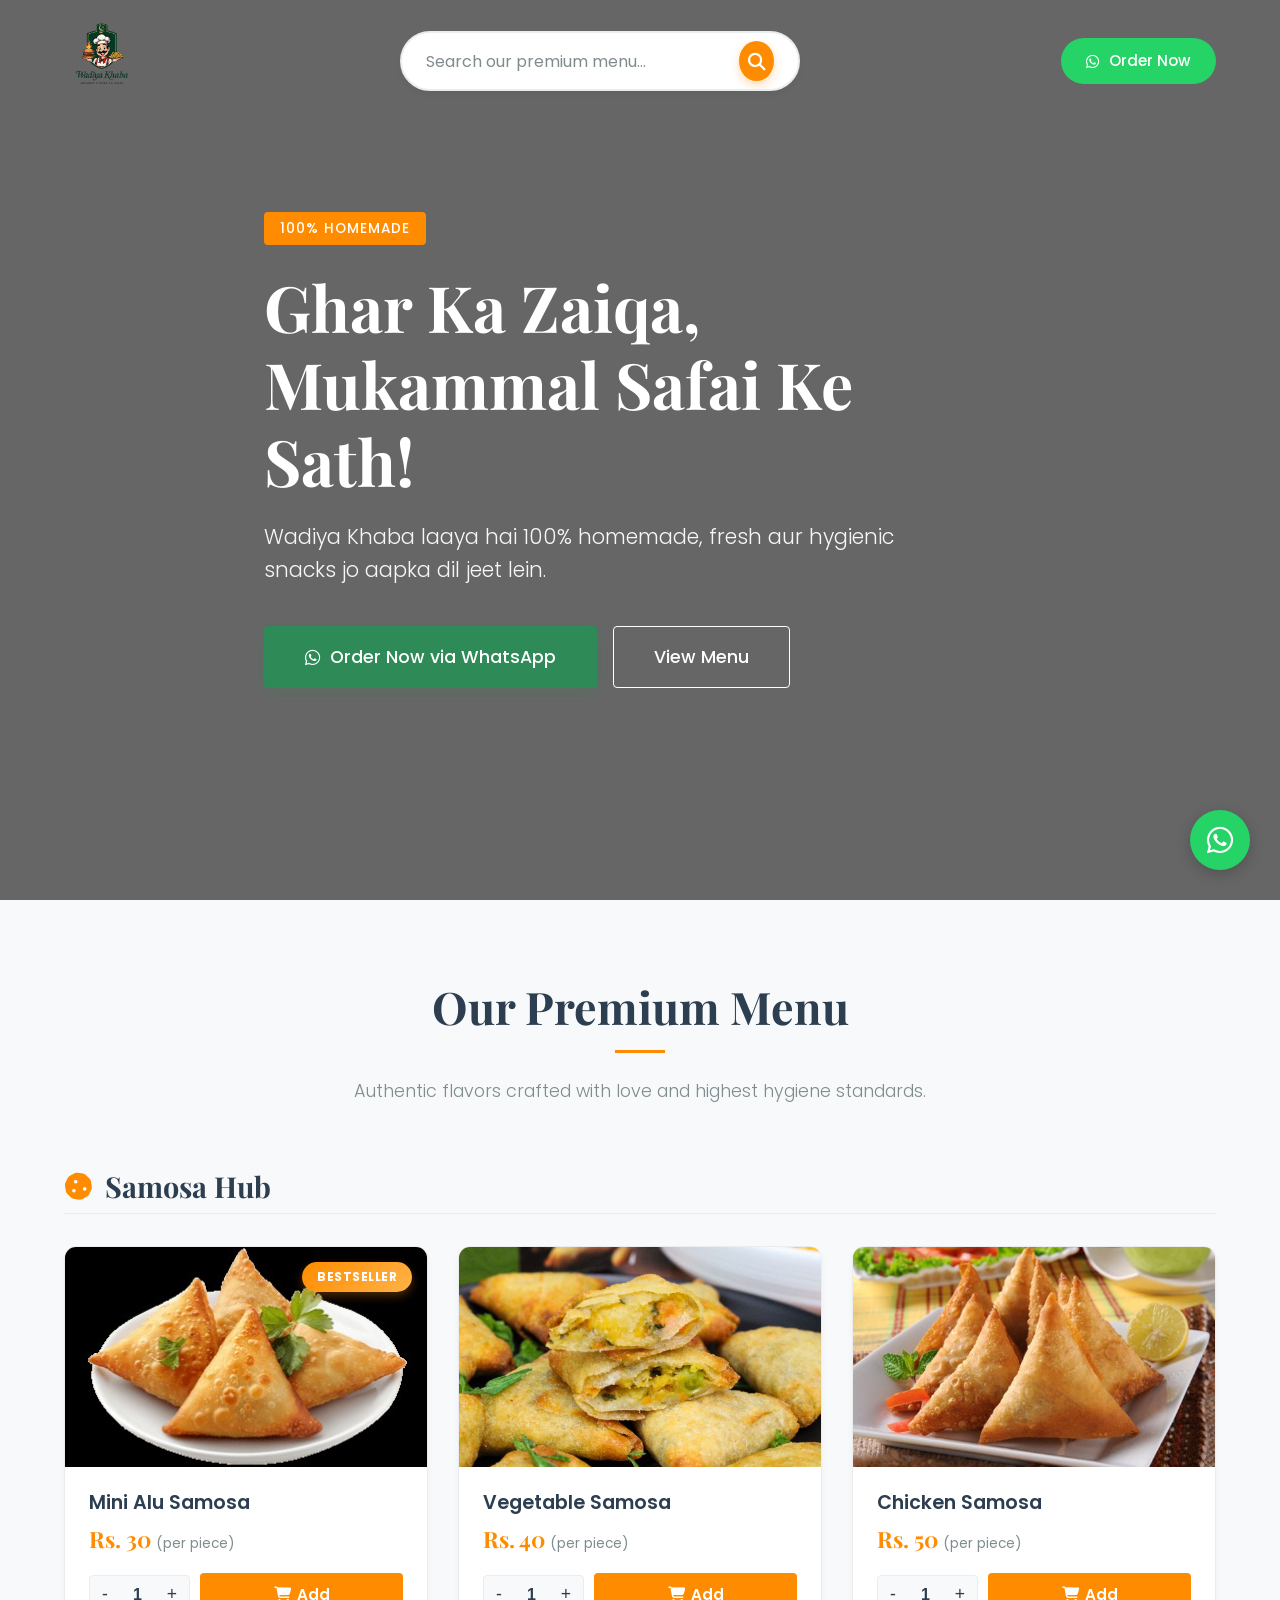
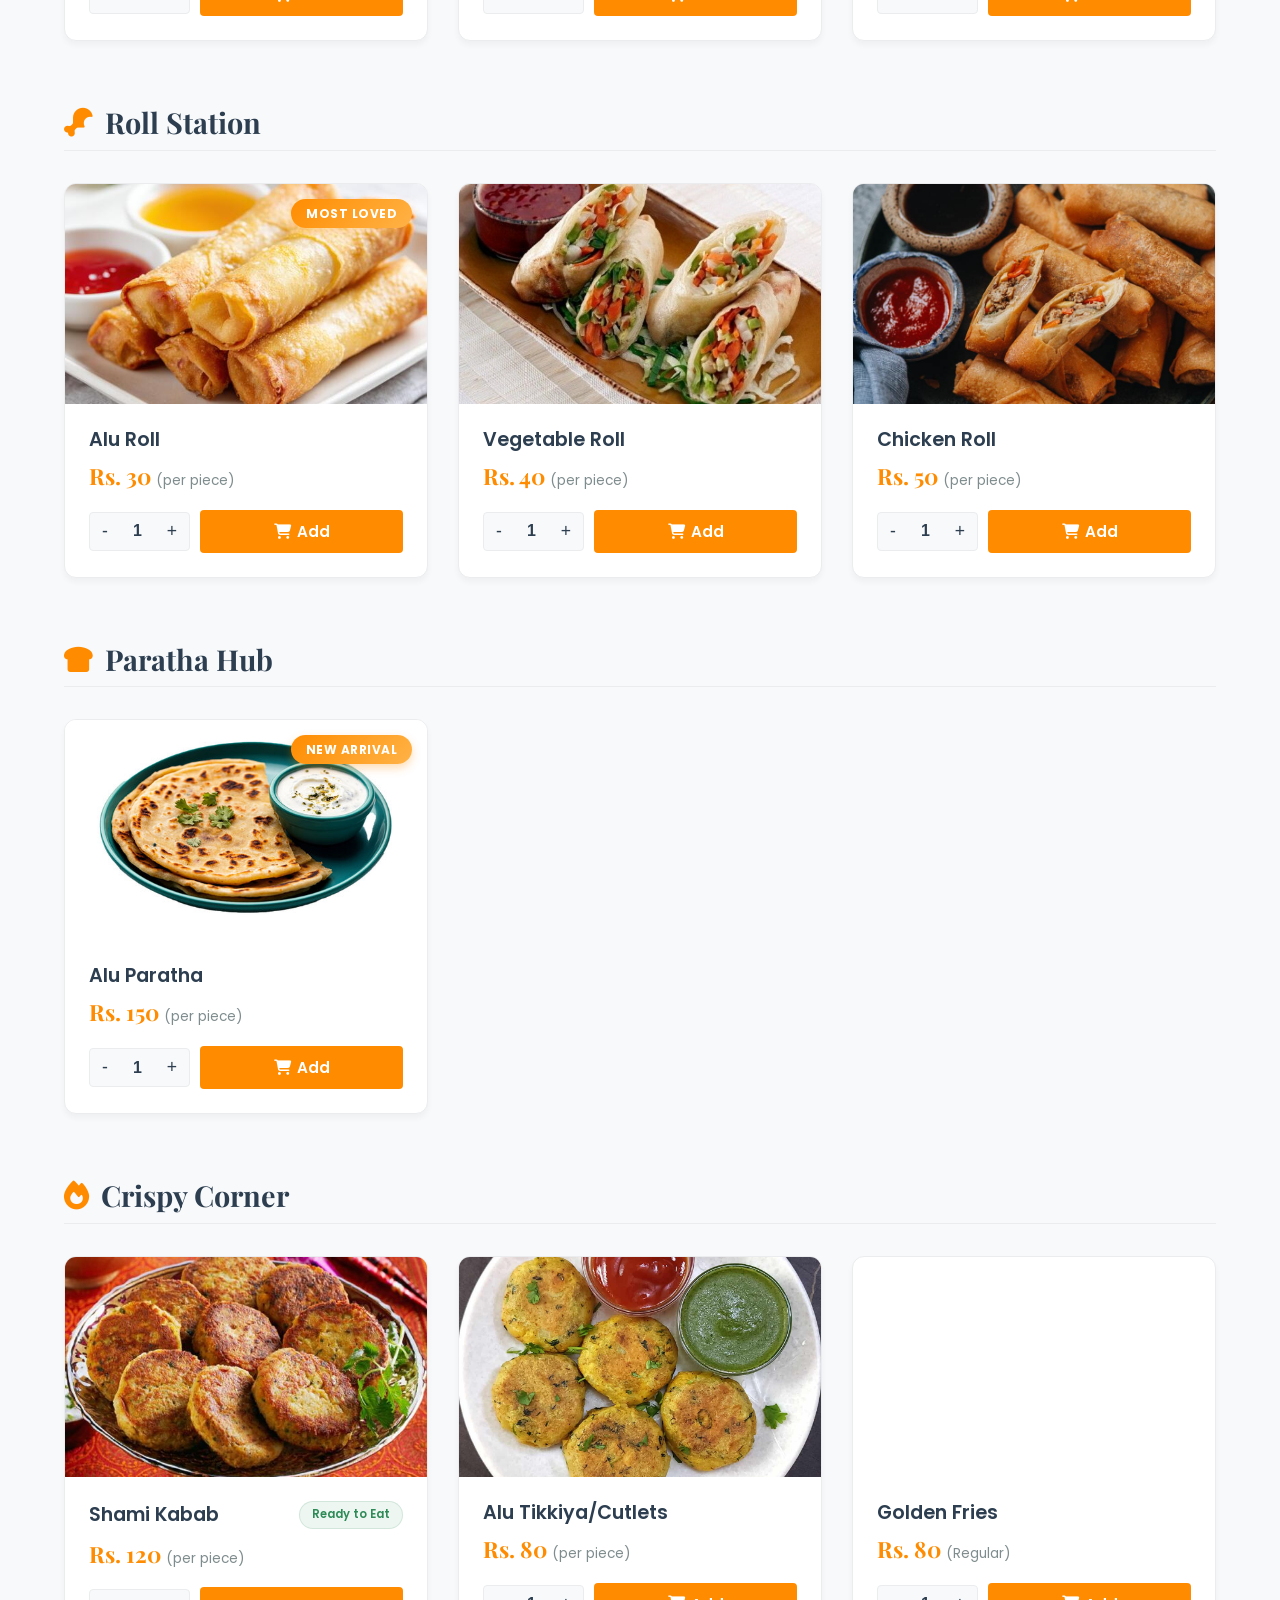
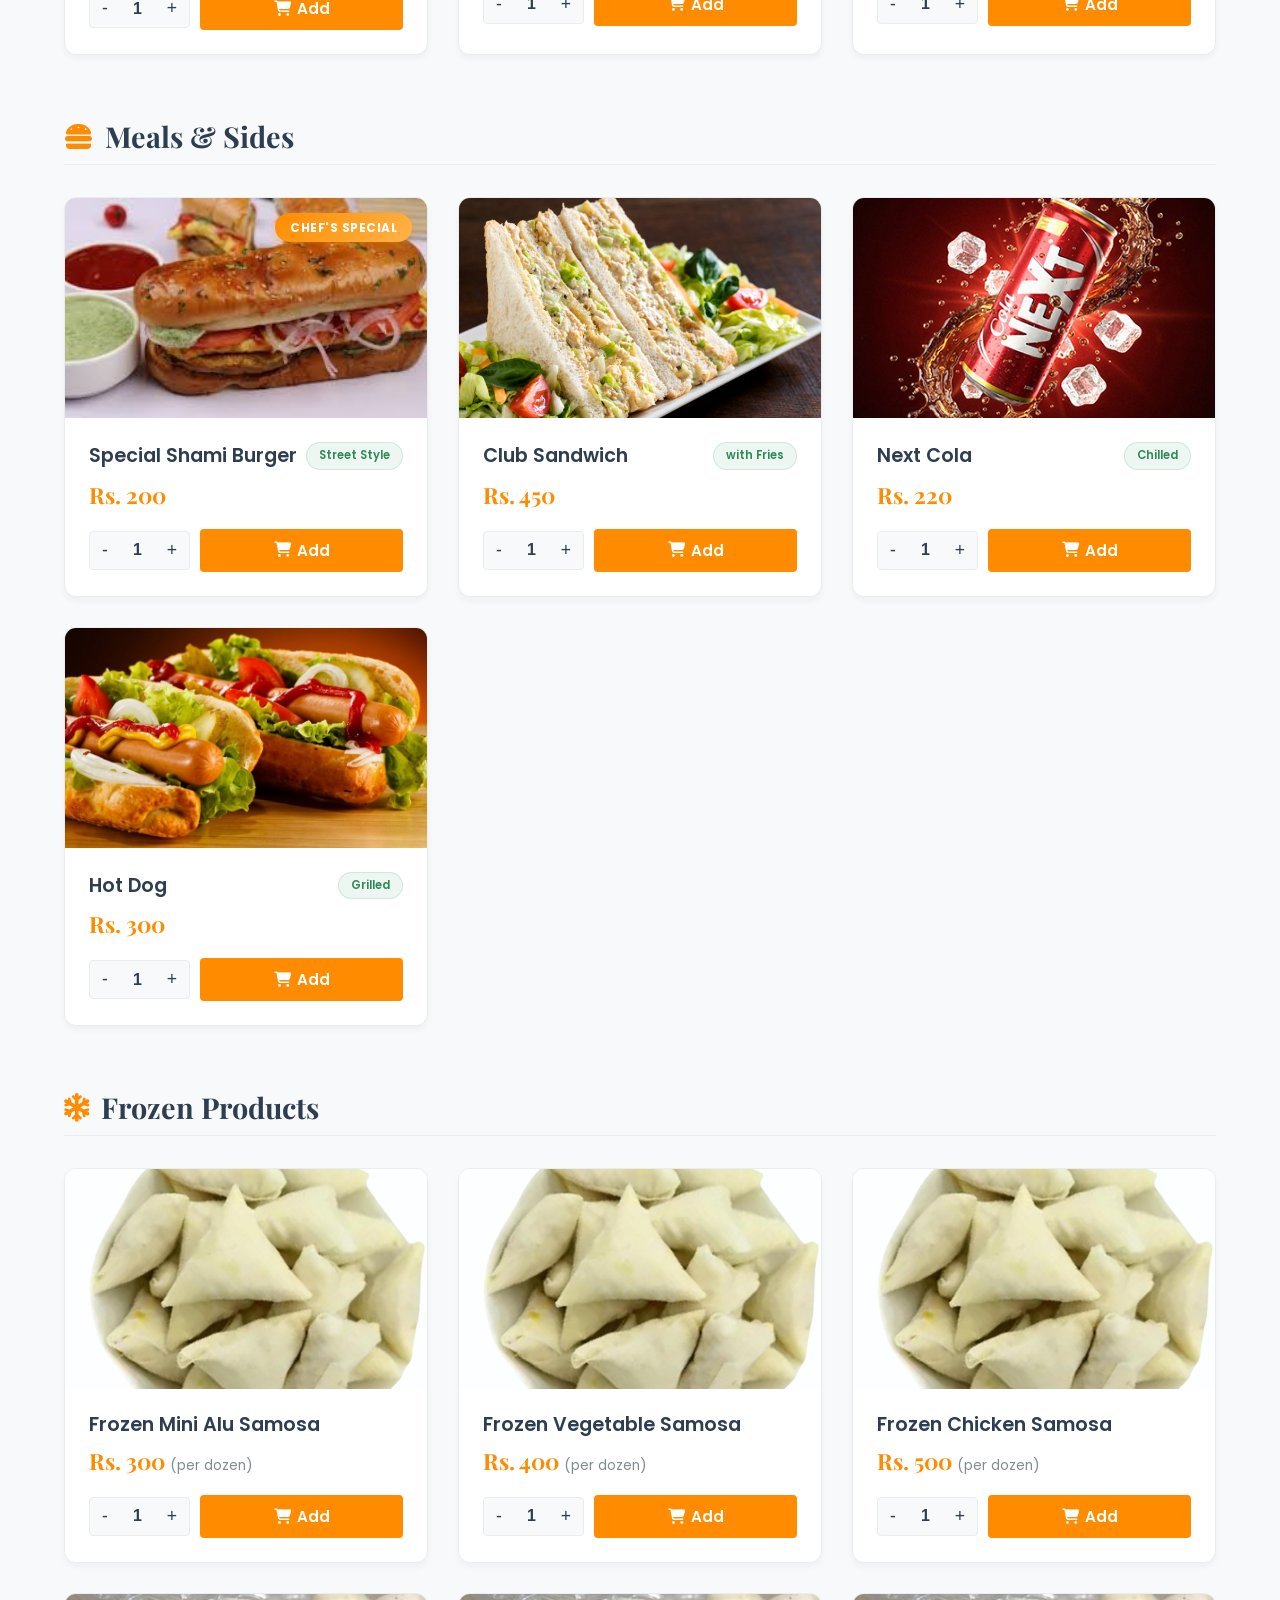
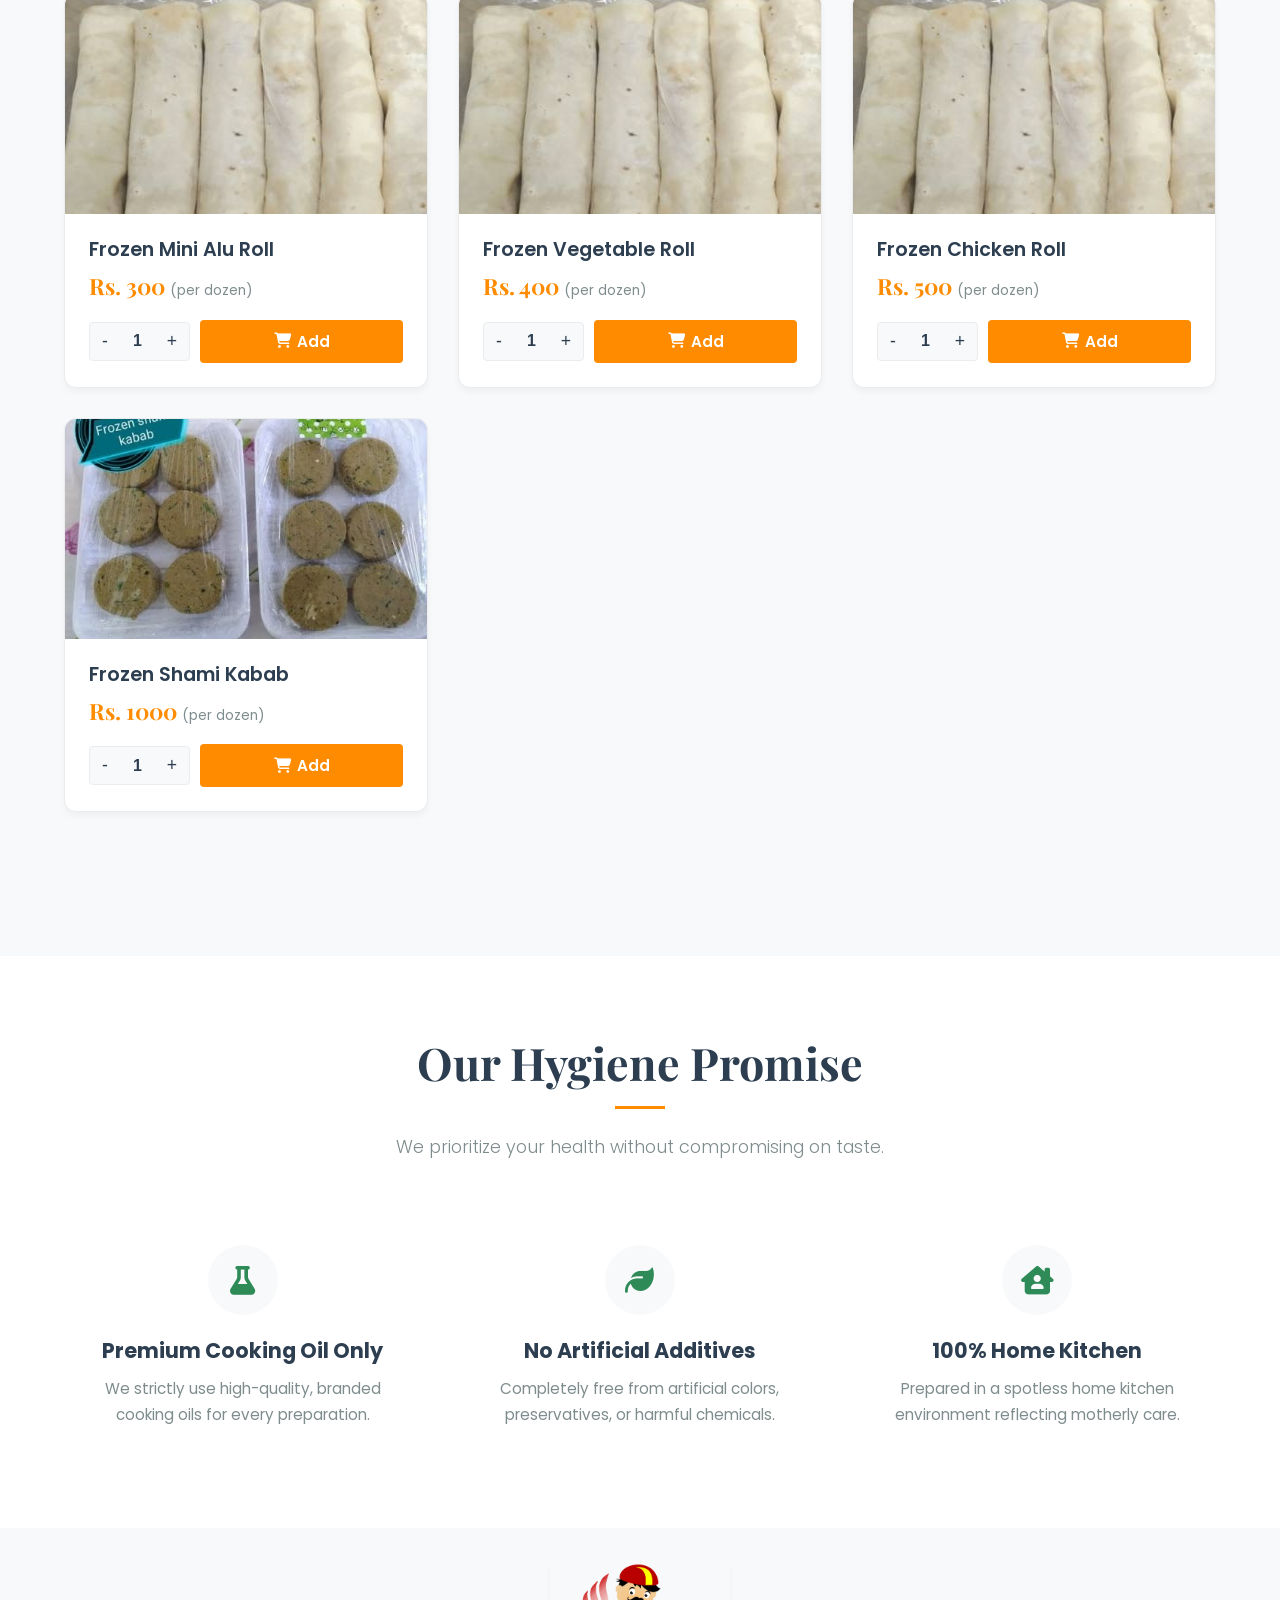
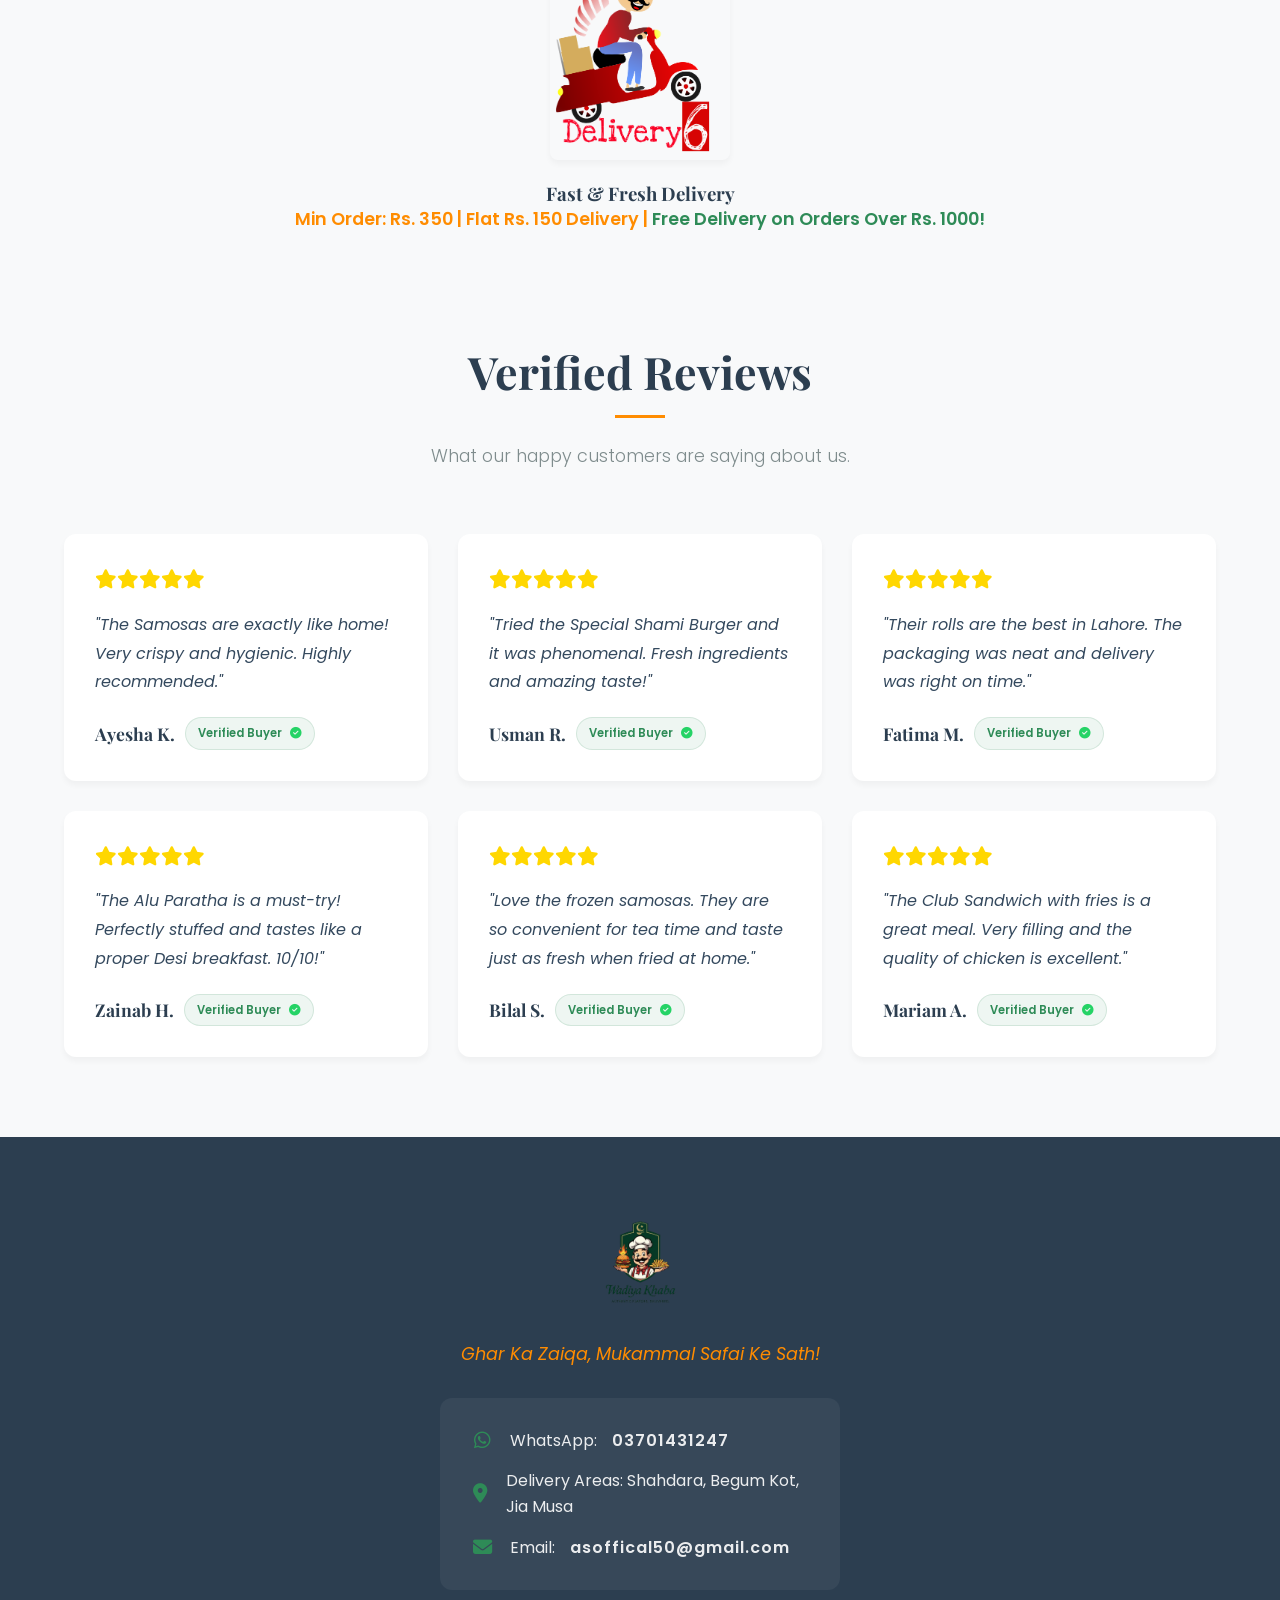
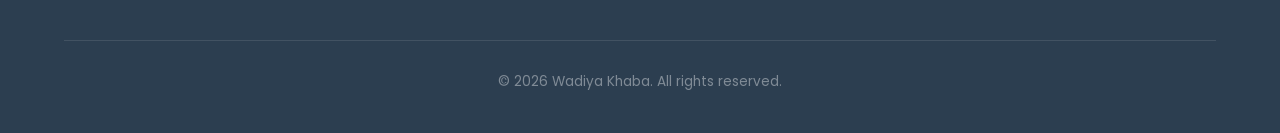
==== commit d0d0a62f: "Update Hot Dog image and price to Rs. 300" ====
--- a/Wadhiya_Khaba_Final/index.html
+++ b/Wadhiya_Khaba_Final/index.html
@@ -339,14 +339,14 @@
                         </div>
                         <div class="item-content">
                             <h4>Hot Dog <span class="badge-small">Grilled</span></h4>
-                            <p class="price">Rs. 250 <span class="unit"></span></p>
+                            <p class="price">Rs. 300 <span class="unit"></span></p>
                             <div class="cart-controls">
                                 <div class="qty-bar">
                                     <button class="qty-btn" onclick="changeQty('hot-dog', -1)">-</button>
                                     <input type="text" id="qty-hot-dog" class="qty-input" value="1" readonly>
                                     <button class="qty-btn" onclick="changeQty('hot-dog', 1)">+</button>
                                 </div>
-                                <button class="add-to-cart-btn" onclick="addToCart('hot-dog', 'Hot Dog', 250)"><i
+                                <button class="add-to-cart-btn" onclick="addToCart('hot-dog', 'Hot Dog', 300)"><i
                                         class="fa-solid fa-cart-shopping"></i> Add</button>
                             </div>
                         </div>
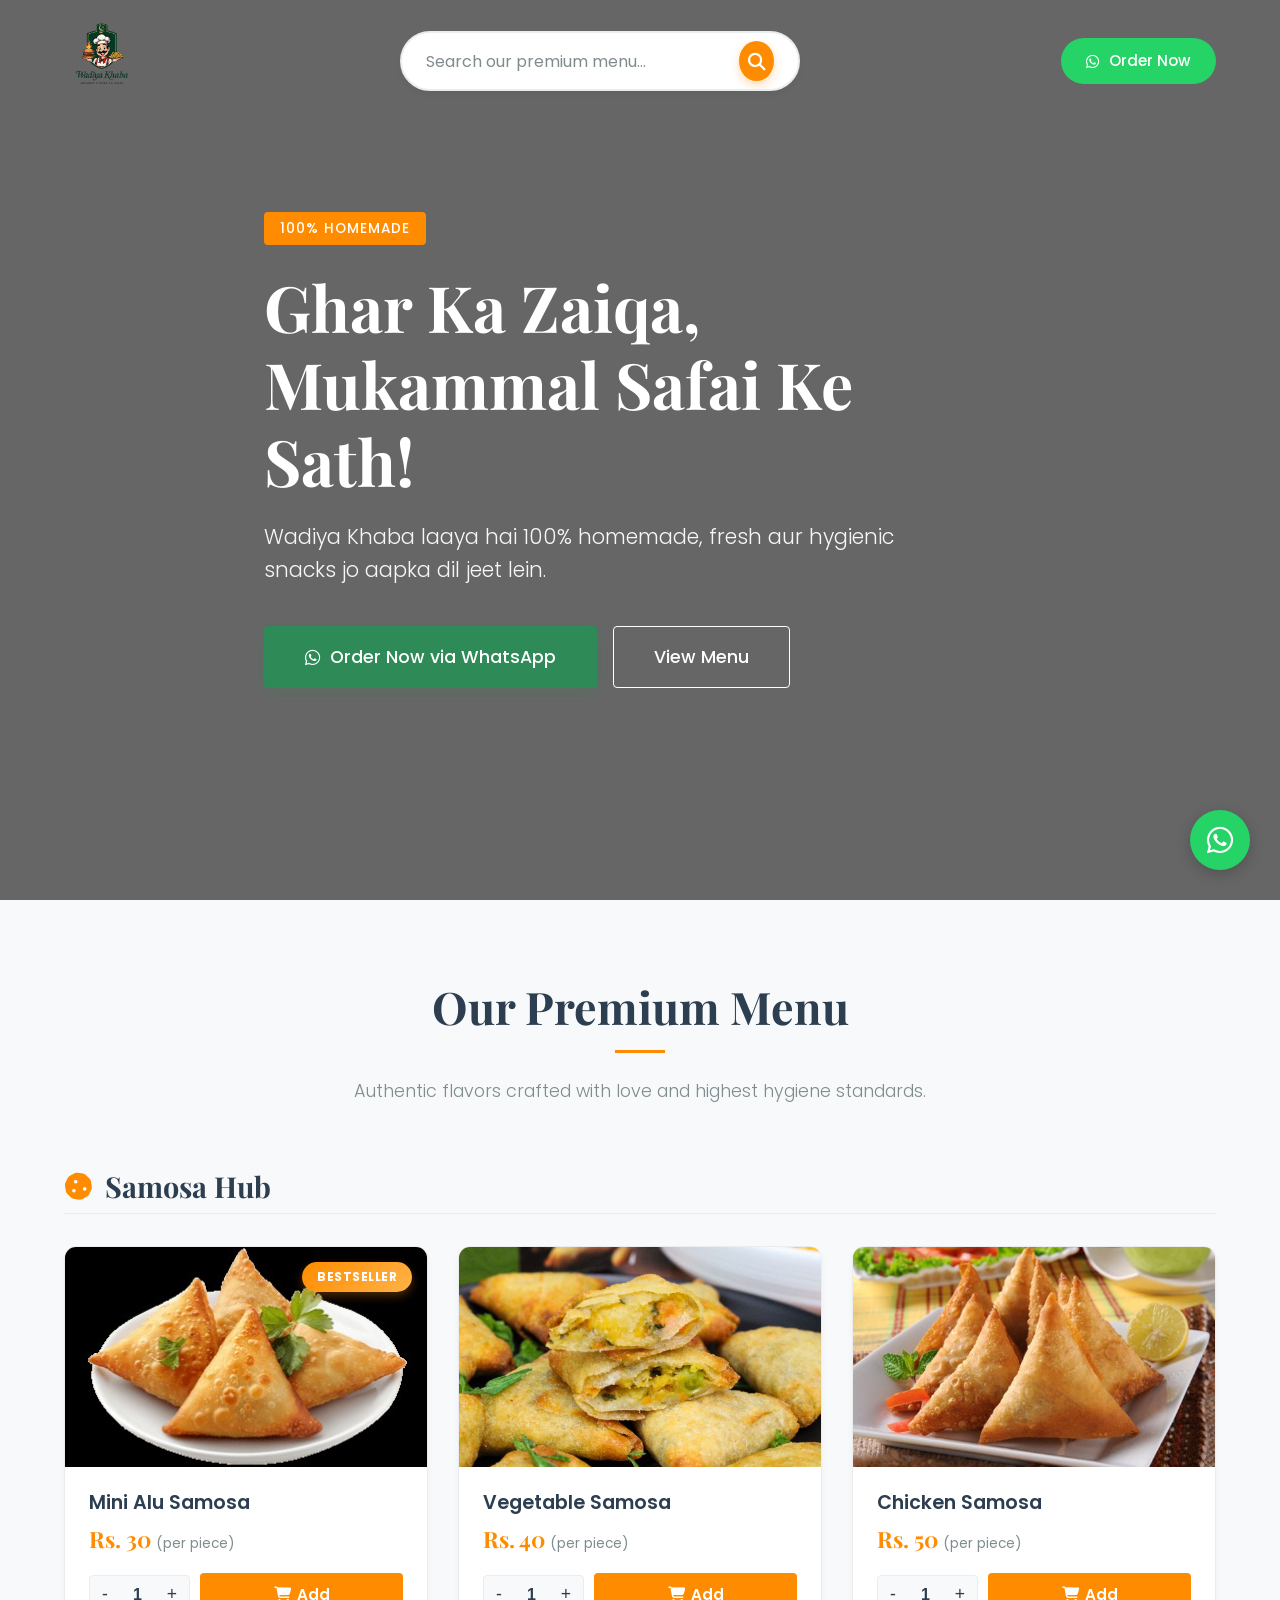
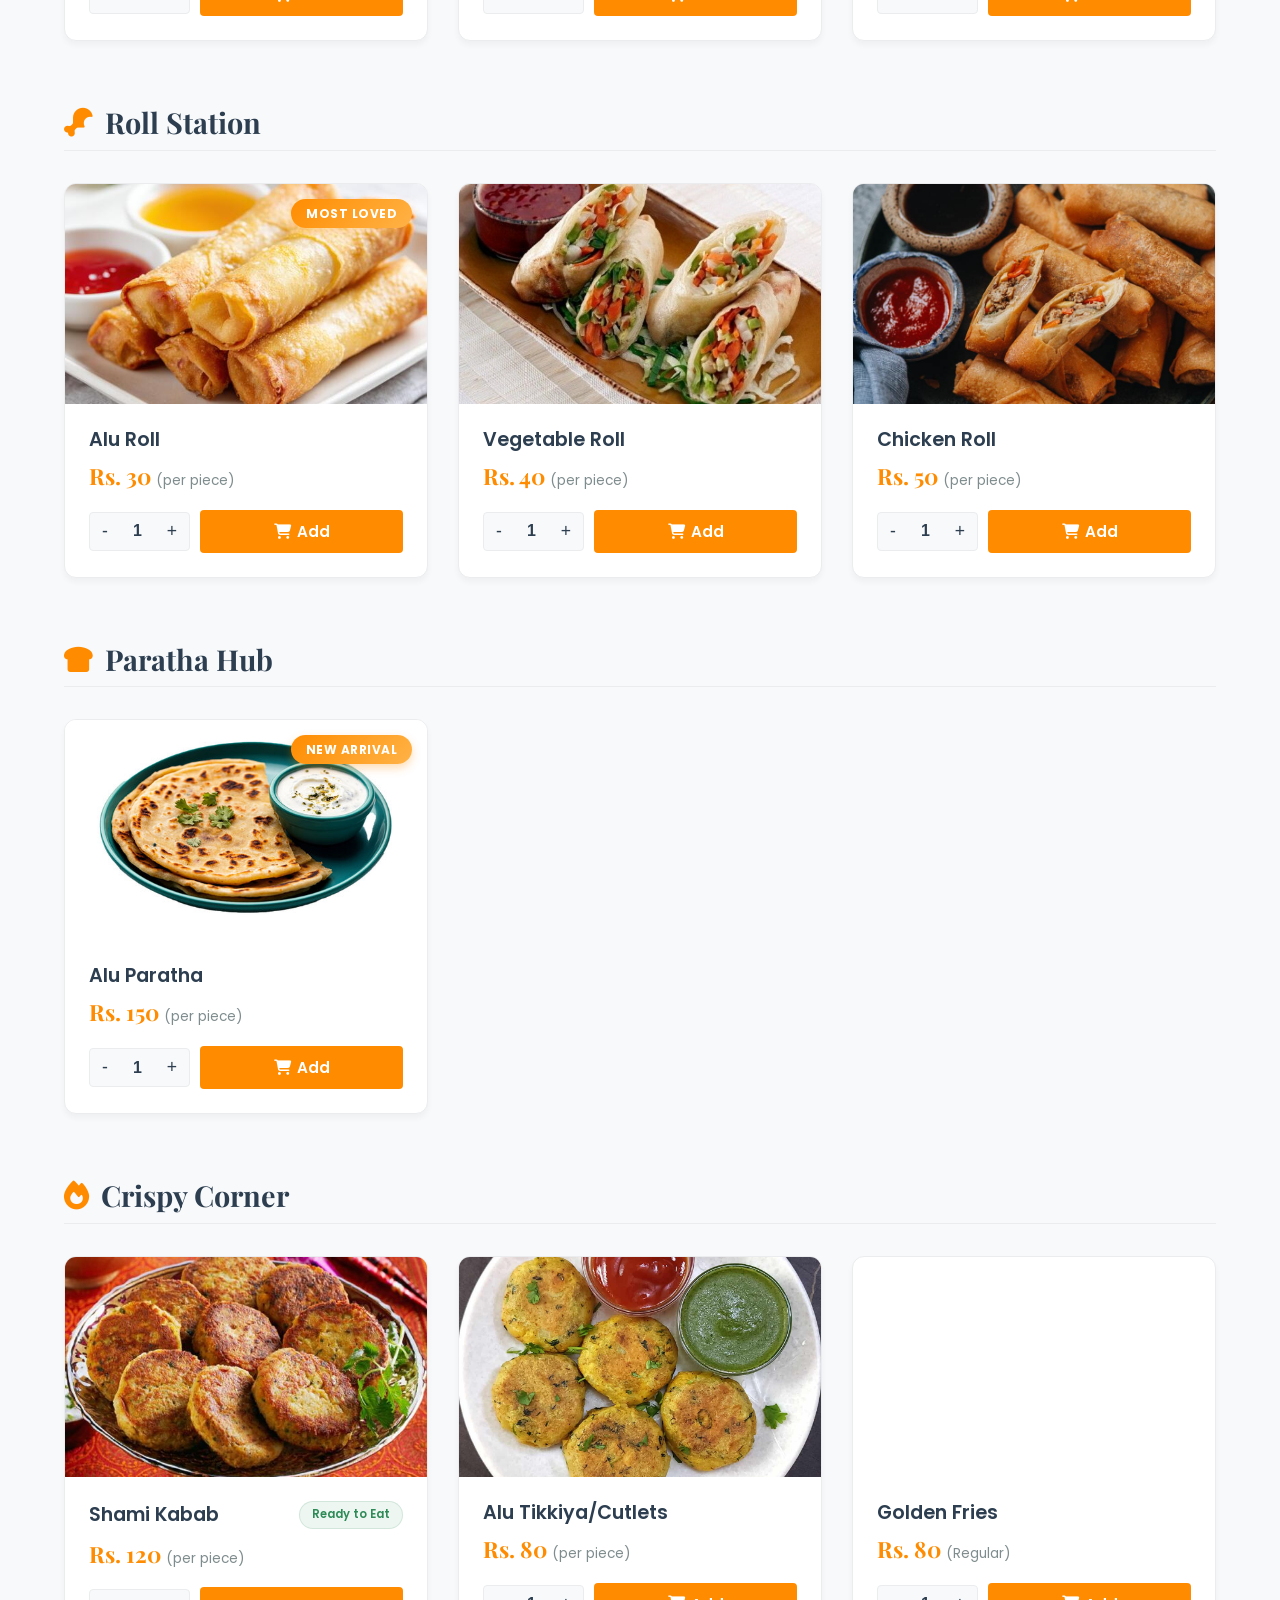
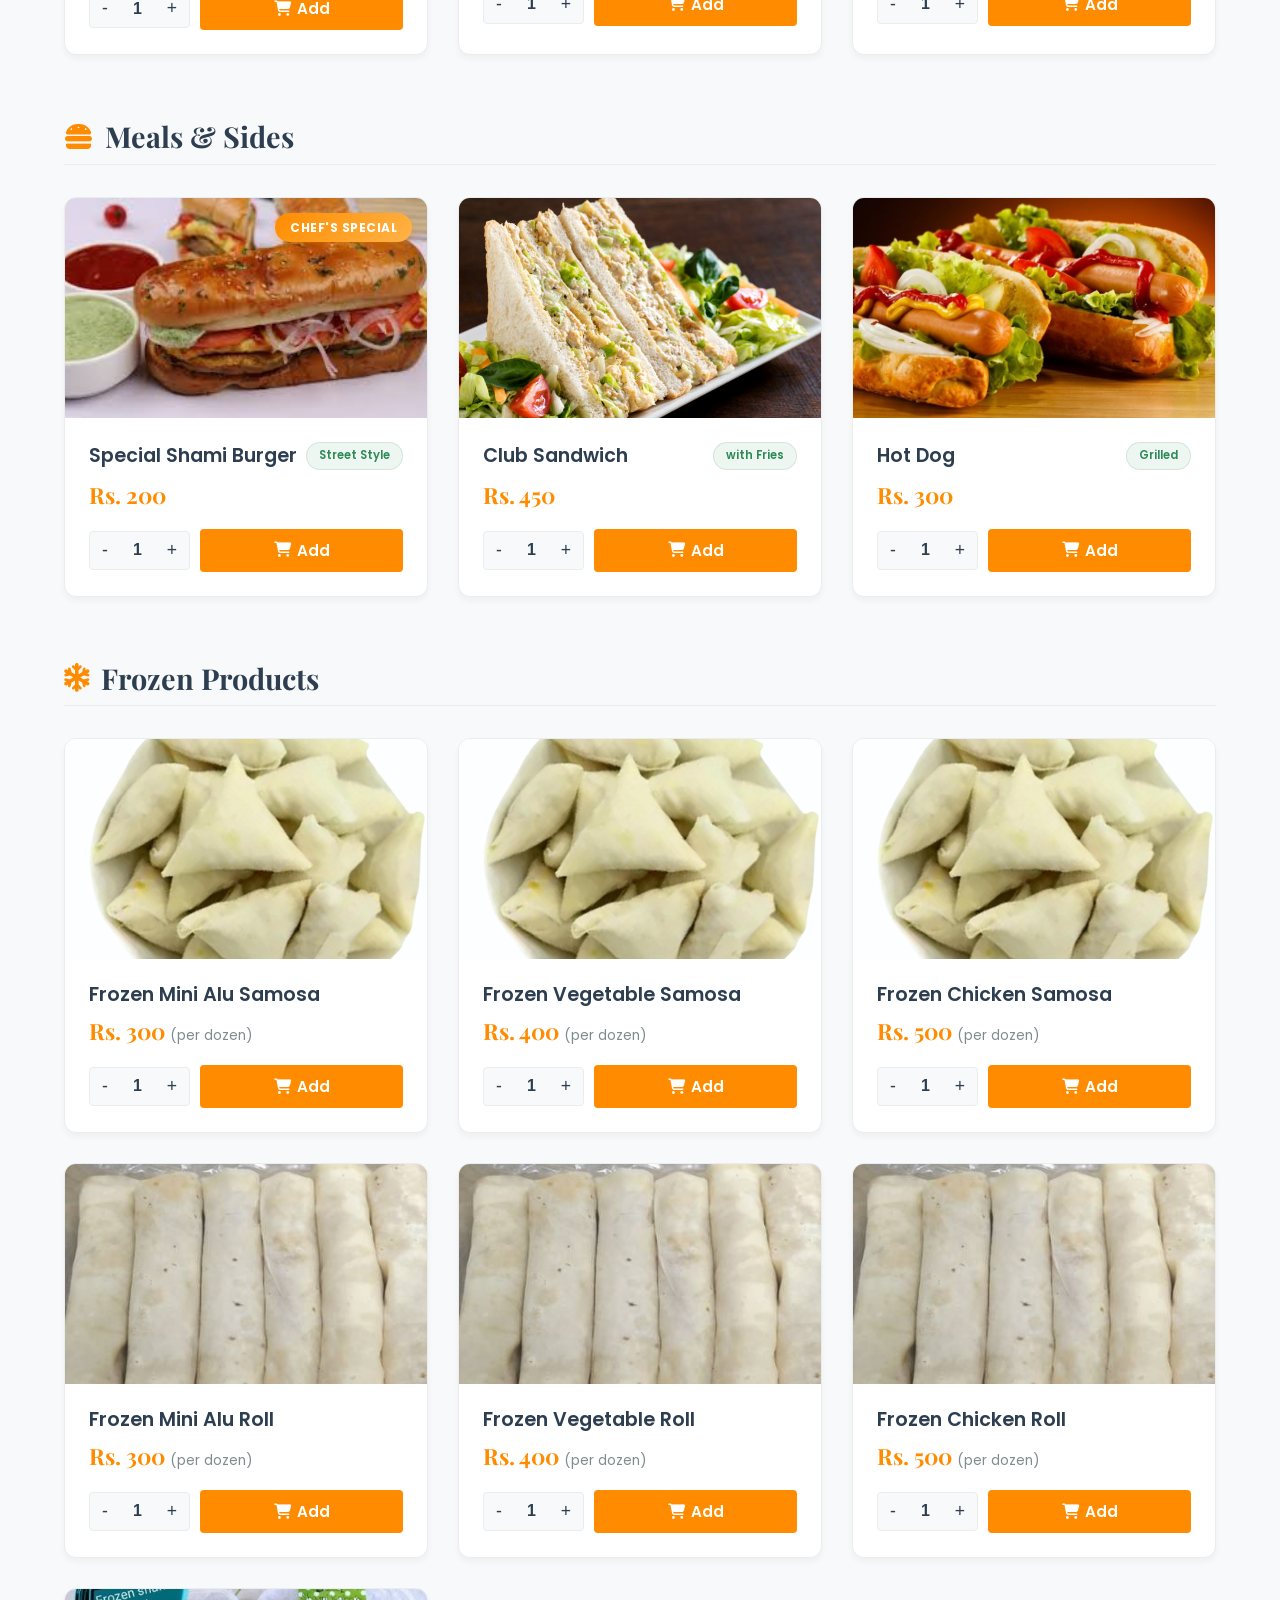
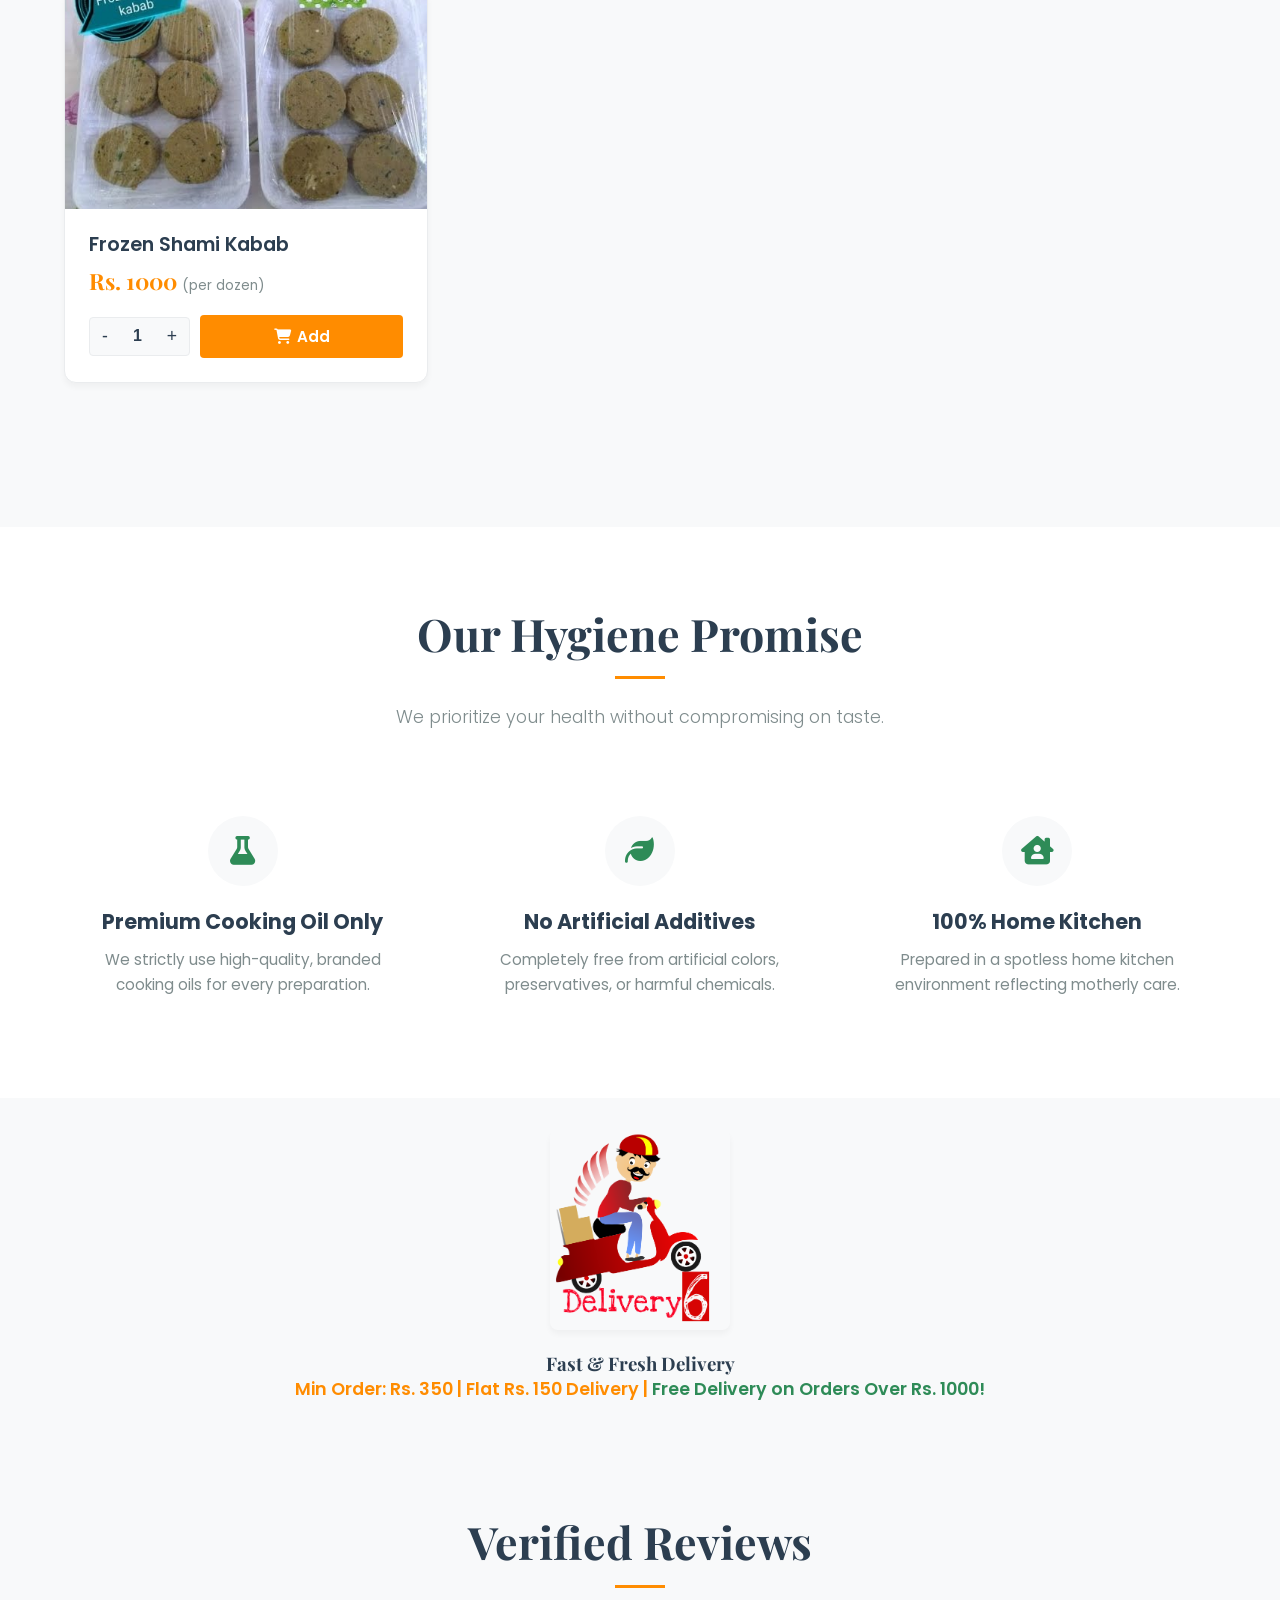
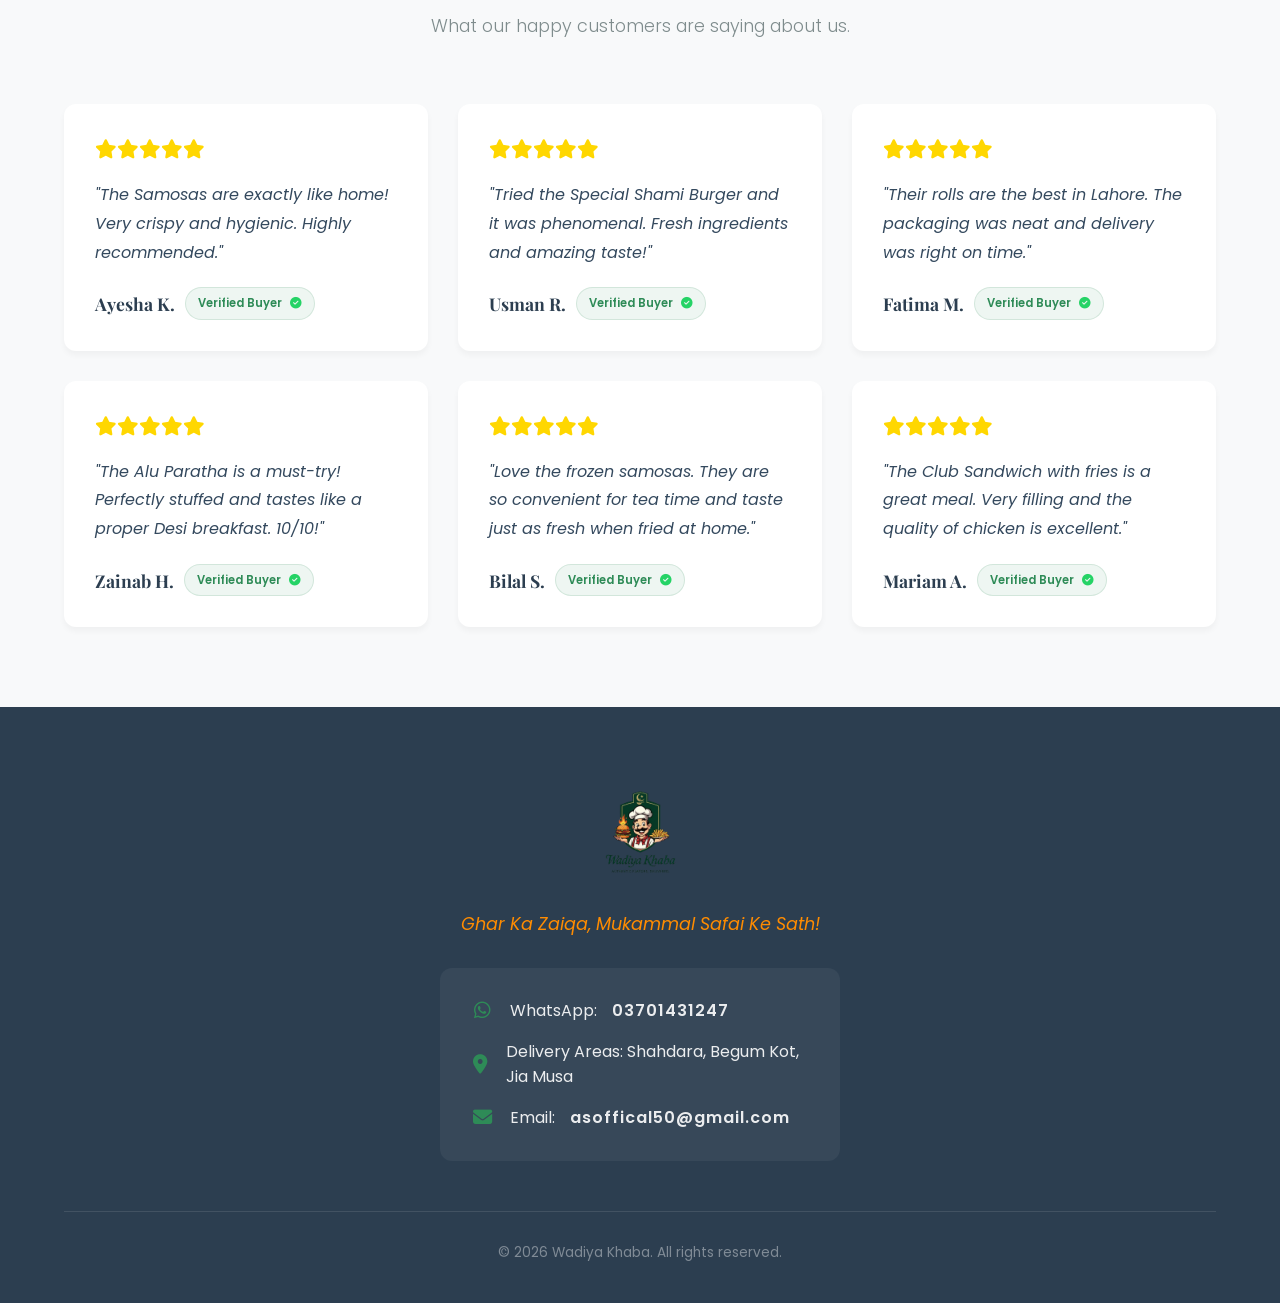
==== commit 9f309894: "Create separate Cold Drinks section and move Next Cola" ====
--- a/Wadhiya_Khaba_Final/index.html
+++ b/Wadhiya_Khaba_Final/index.html
@@ -317,24 +317,6 @@
                         </div>
                     </div>
                     <div class="menu-item-card">
-                        <div class="item-img"
-                            style="background-image: url('450c6b233460363.Y3JvcCwyMDQ4LDE2MDEsMCwyMjM.jpg');">
-                        </div>
-                        <div class="item-content">
-                            <h4>Next Cola <span class="badge-small">Chilled</span></h4>
-                            <p class="price">Rs. 220 <span class="unit"></span></p>
-                            <div class="cart-controls">
-                                <div class="qty-bar">
-                                    <button class="qty-btn" onclick="changeQty('next-cola', -1)">-</button>
-                                    <input type="text" id="qty-next-cola" class="qty-input" value="1" readonly>
-                                    <button class="qty-btn" onclick="changeQty('next-cola', 1)">+</button>
-                                </div>
-                                <button class="add-to-cart-btn" onclick="addToCart('next-cola', 'Next Cola', 220)"><i
-                                        class="fa-solid fa-cart-shopping"></i> Add</button>
-                            </div>
-                        </div>
-                    </div>
-                    <div class="menu-item-card">
                         <div class="item-img" style="background-image: url('hot_dog_preview.png');">
                         </div>
                         <div class="item-content">
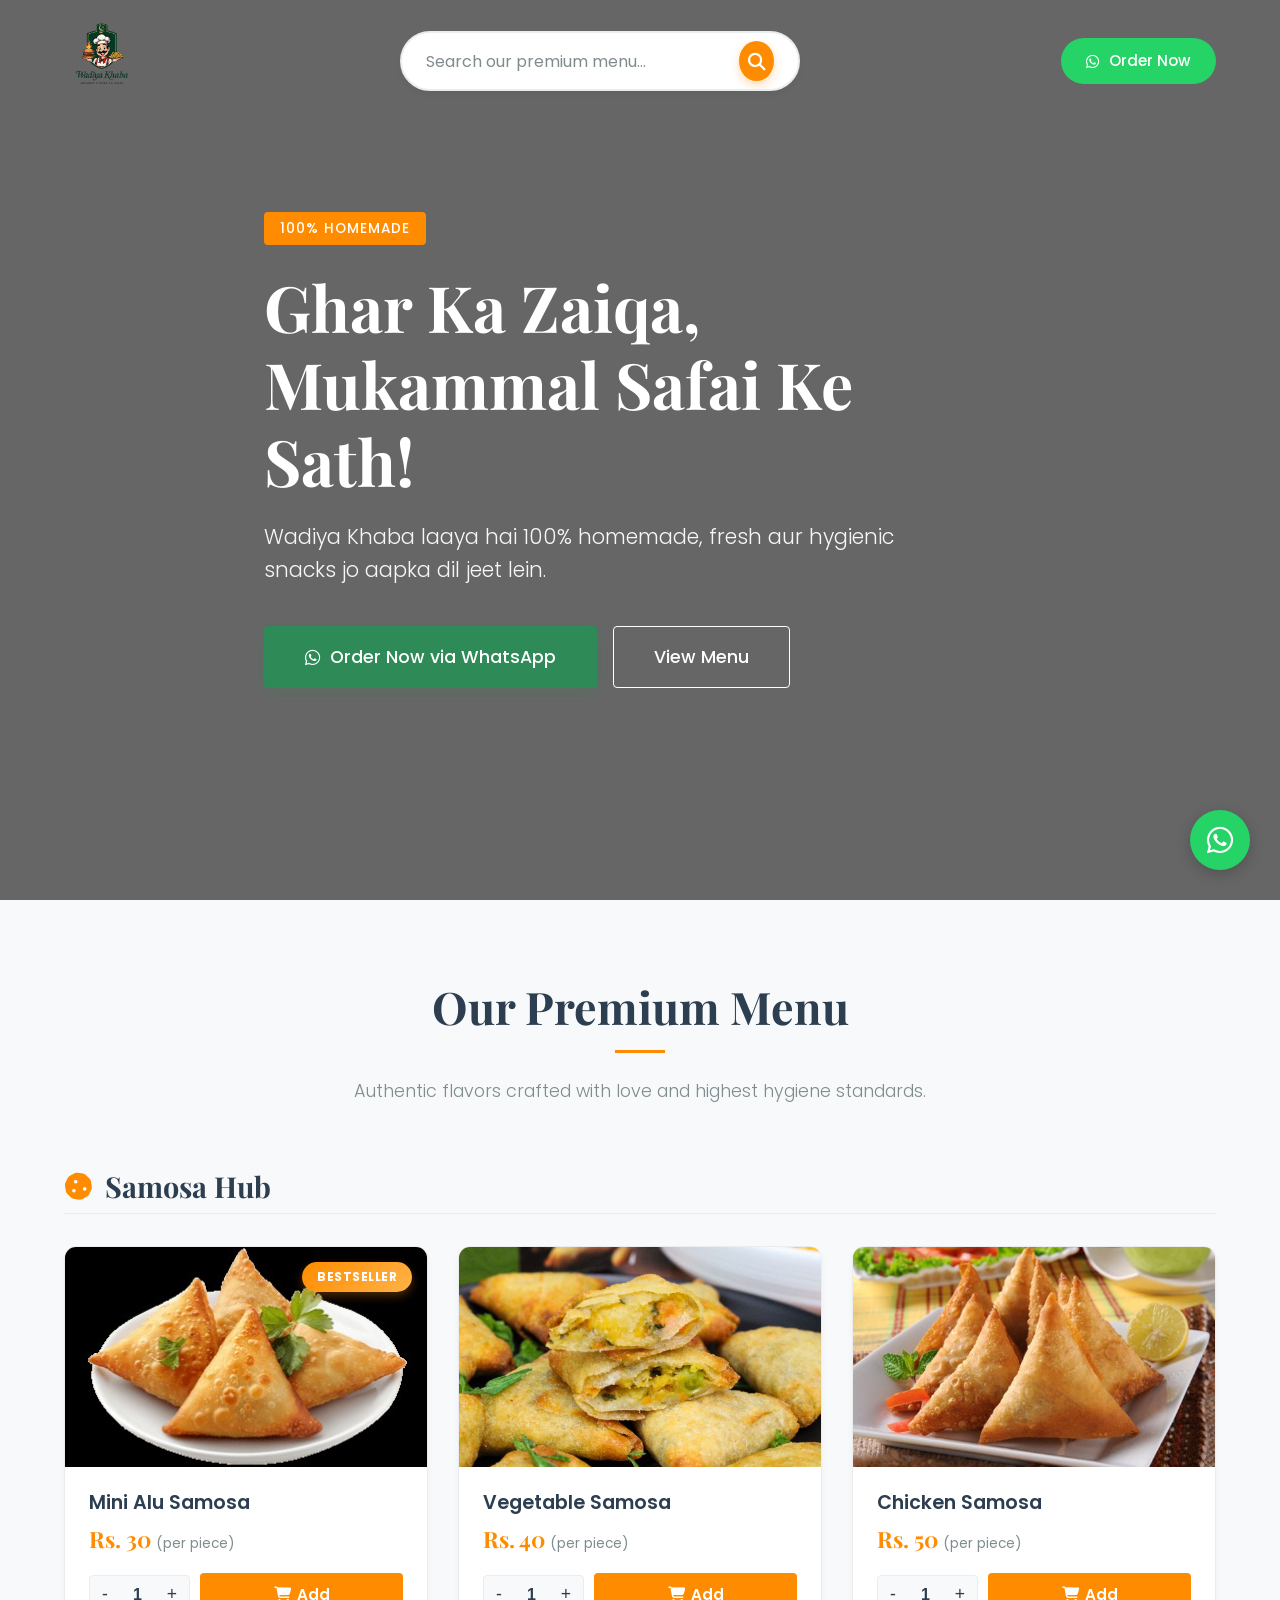
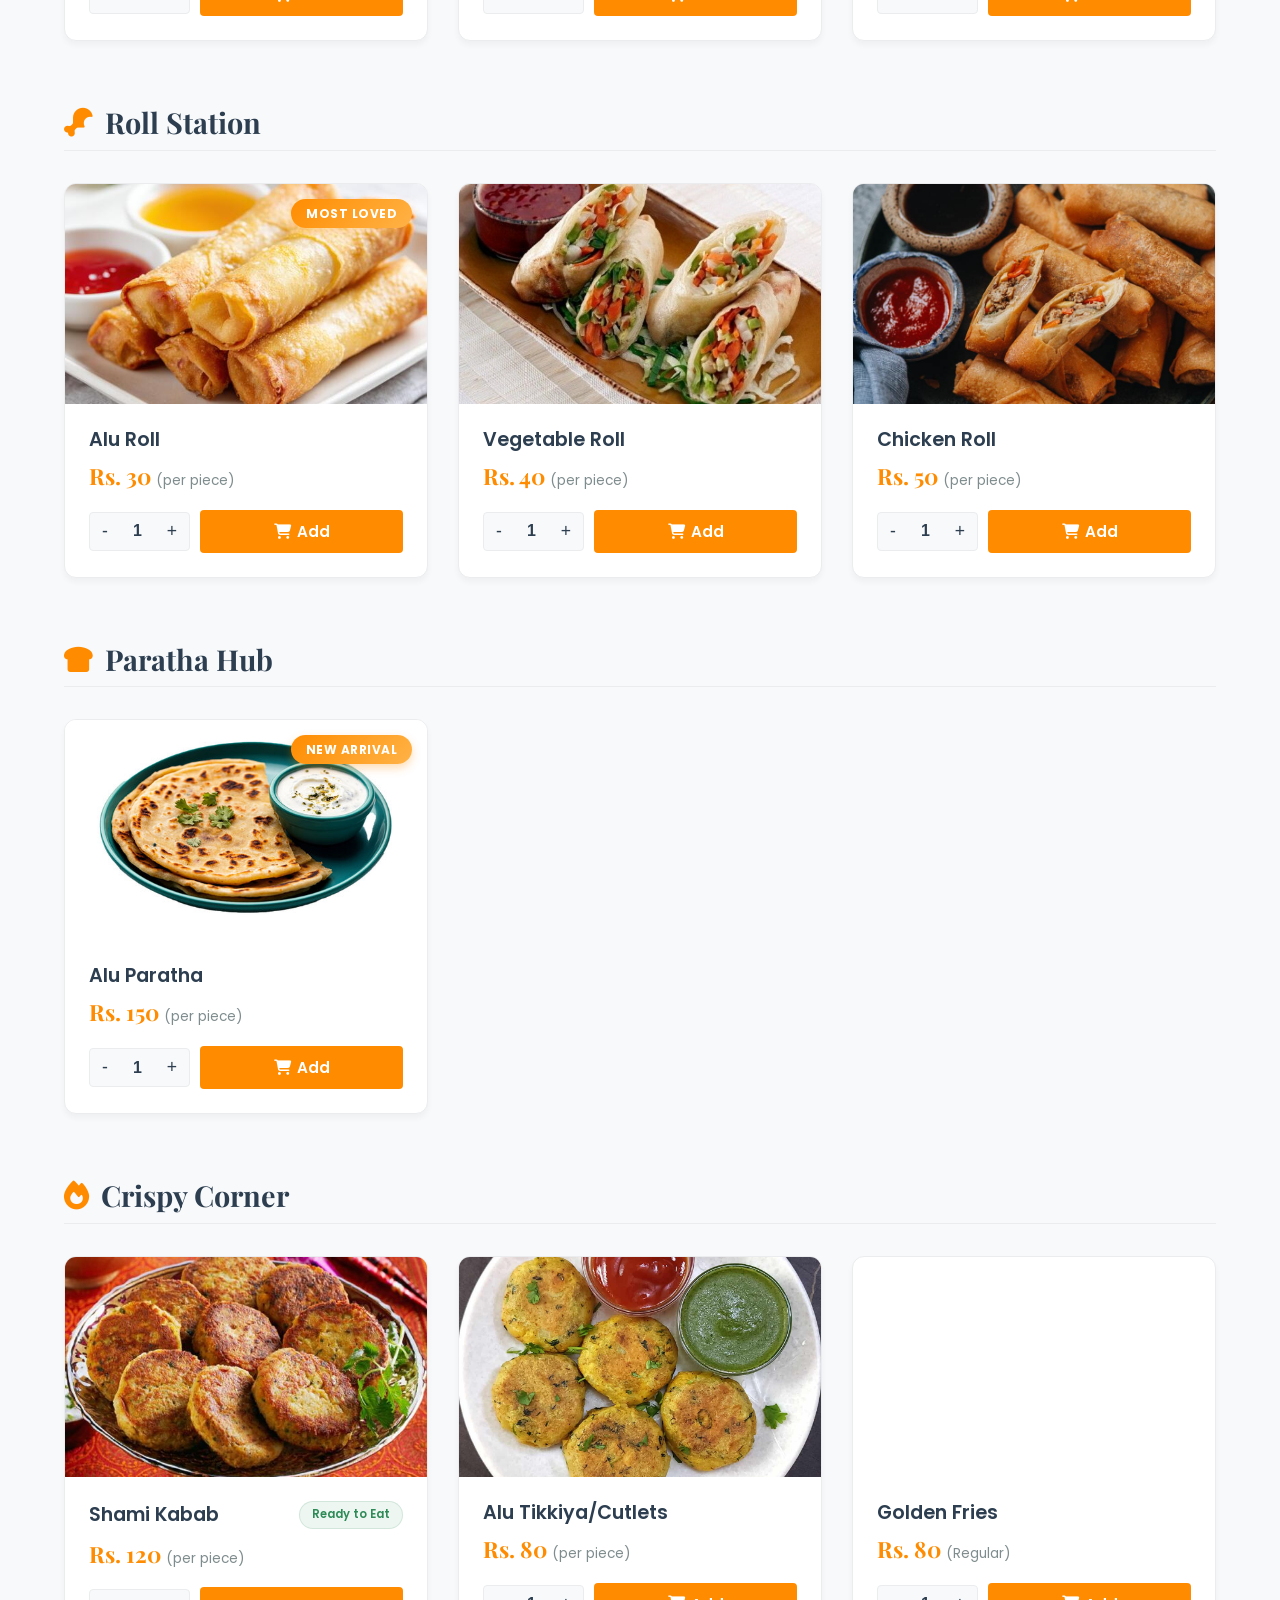
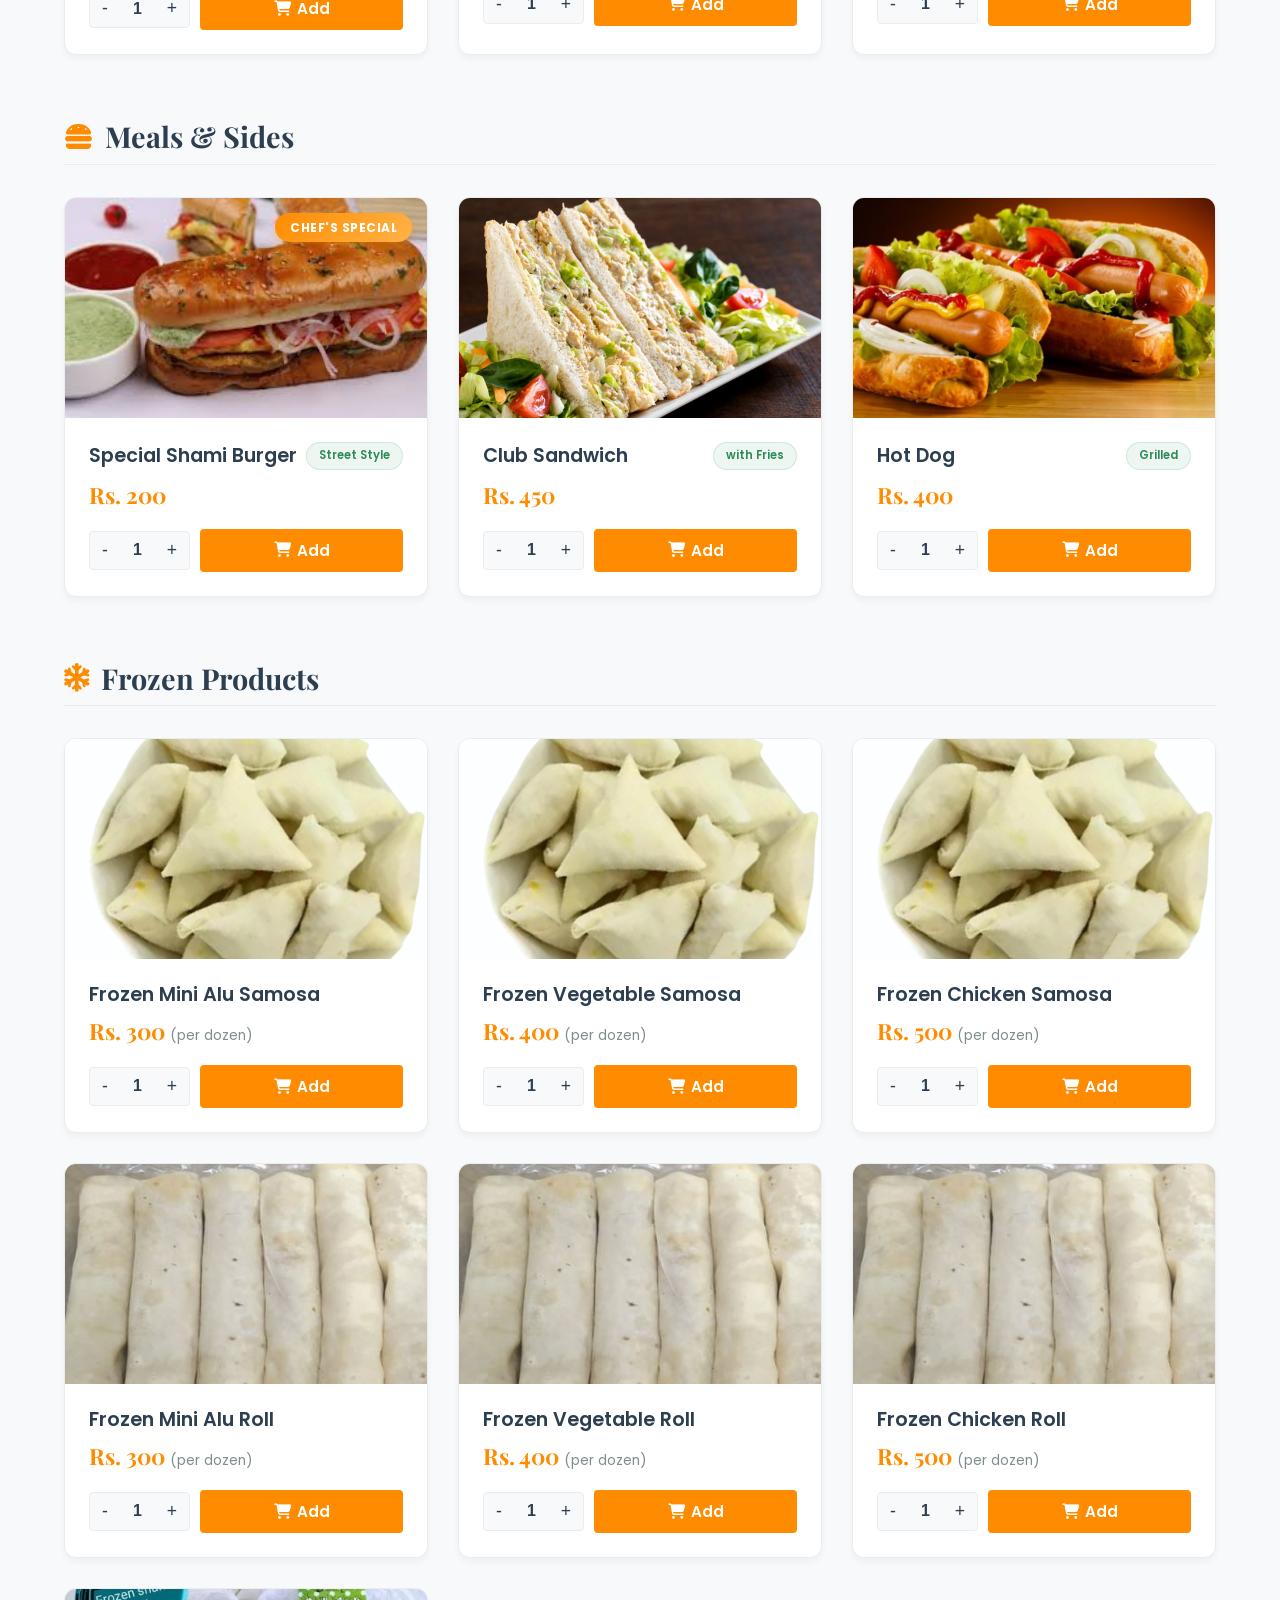
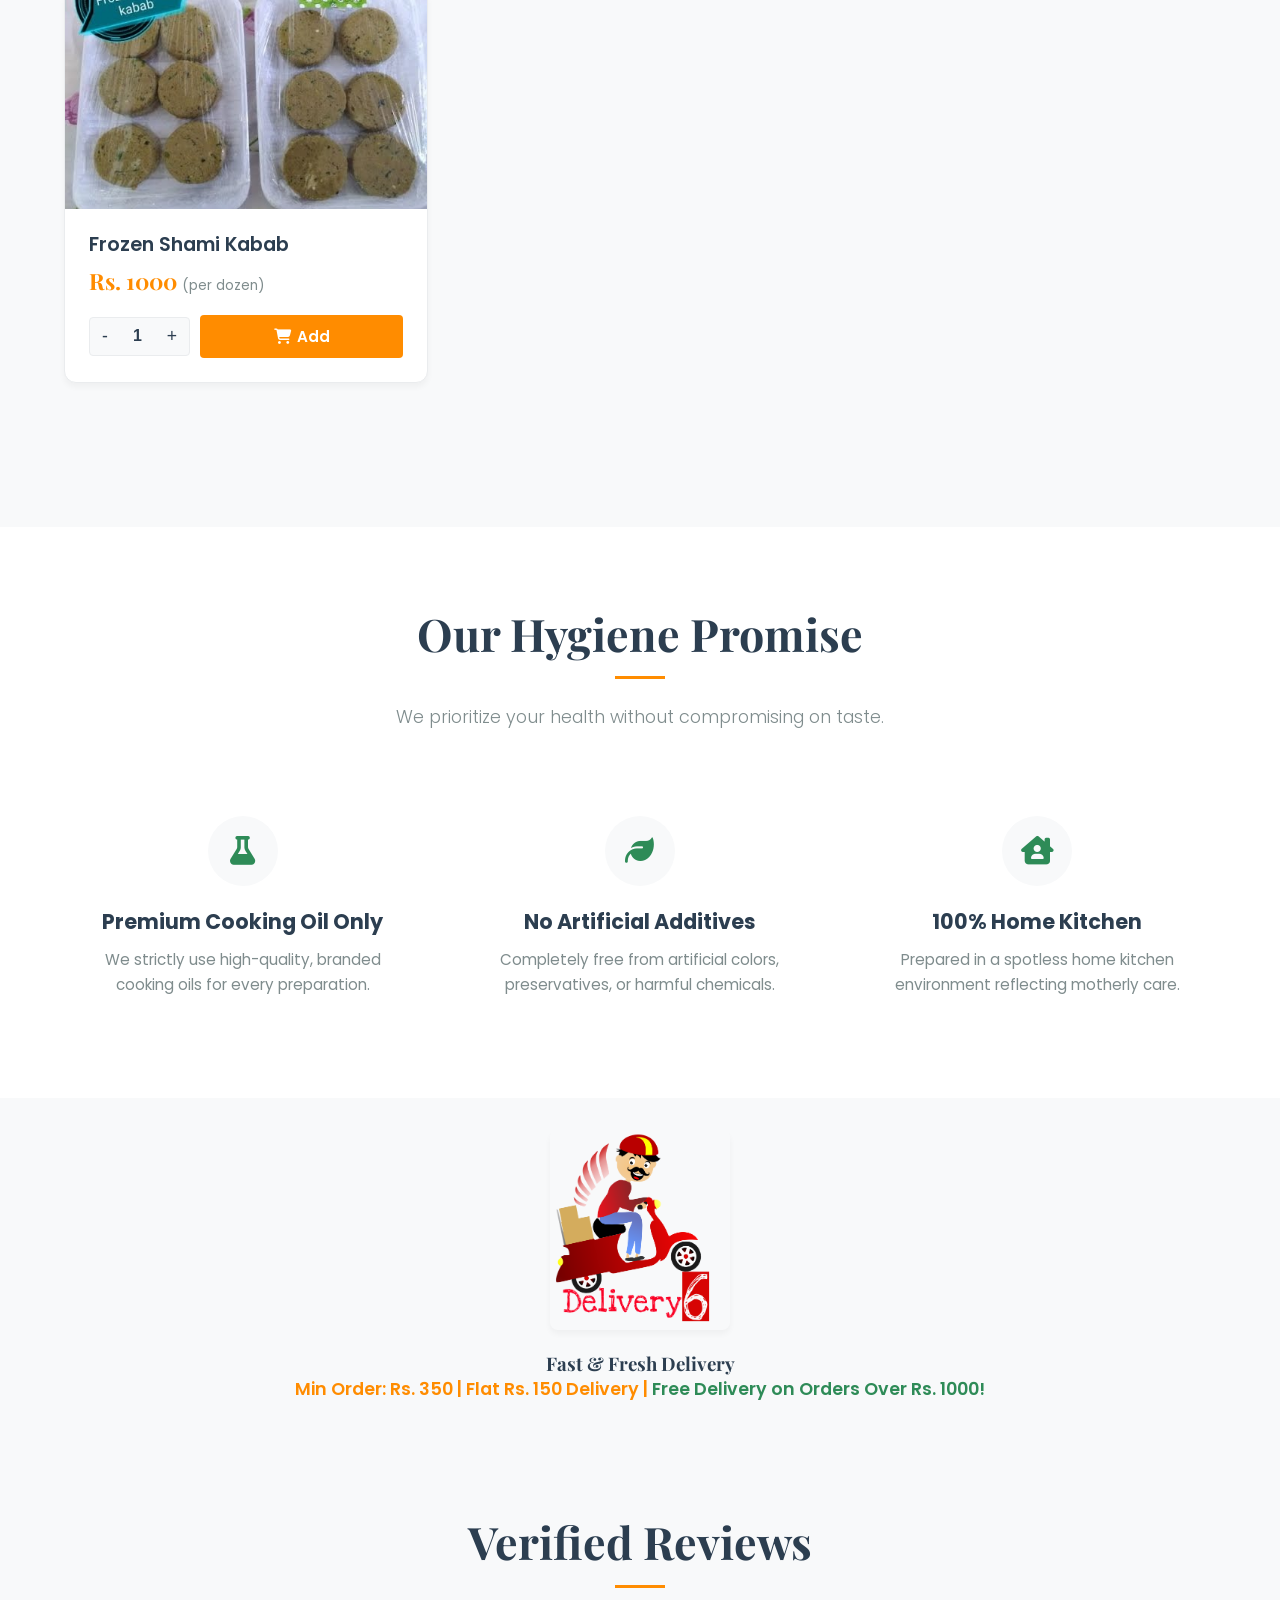
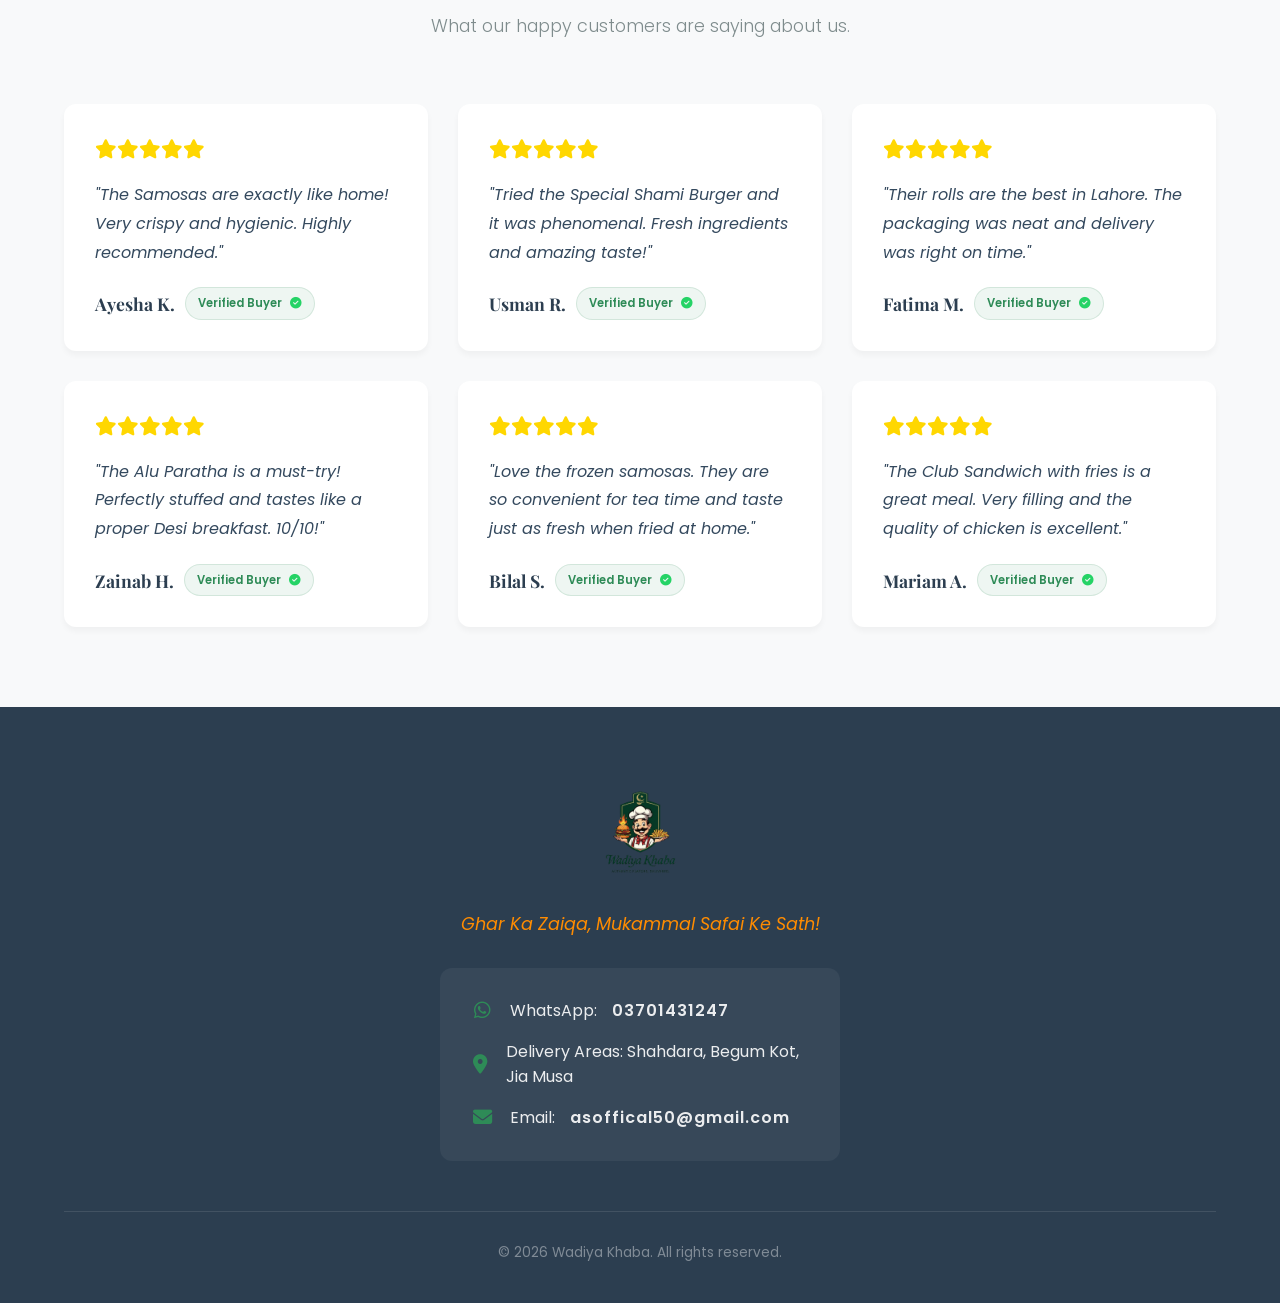
==== commit 30a72841: "Update Hot Dog price to 400" ====
--- a/Wadhiya_Khaba_Final/index.html
+++ b/Wadhiya_Khaba_Final/index.html
@@ -321,14 +321,14 @@
                         </div>
                         <div class="item-content">
                             <h4>Hot Dog <span class="badge-small">Grilled</span></h4>
-                            <p class="price">Rs. 300 <span class="unit"></span></p>
+                            <p class="price">Rs. 400 <span class="unit"></span></p>
                             <div class="cart-controls">
                                 <div class="qty-bar">
                                     <button class="qty-btn" onclick="changeQty('hot-dog', -1)">-</button>
                                     <input type="text" id="qty-hot-dog" class="qty-input" value="1" readonly>
                                     <button class="qty-btn" onclick="changeQty('hot-dog', 1)">+</button>
                                 </div>
-                                <button class="add-to-cart-btn" onclick="addToCart('hot-dog', 'Hot Dog', 300)"><i
+                                <button class="add-to-cart-btn" onclick="addToCart('hot-dog', 'Hot Dog', 400)"><i
                                         class="fa-solid fa-cart-shopping"></i> Add</button>
                             </div>
                         </div>
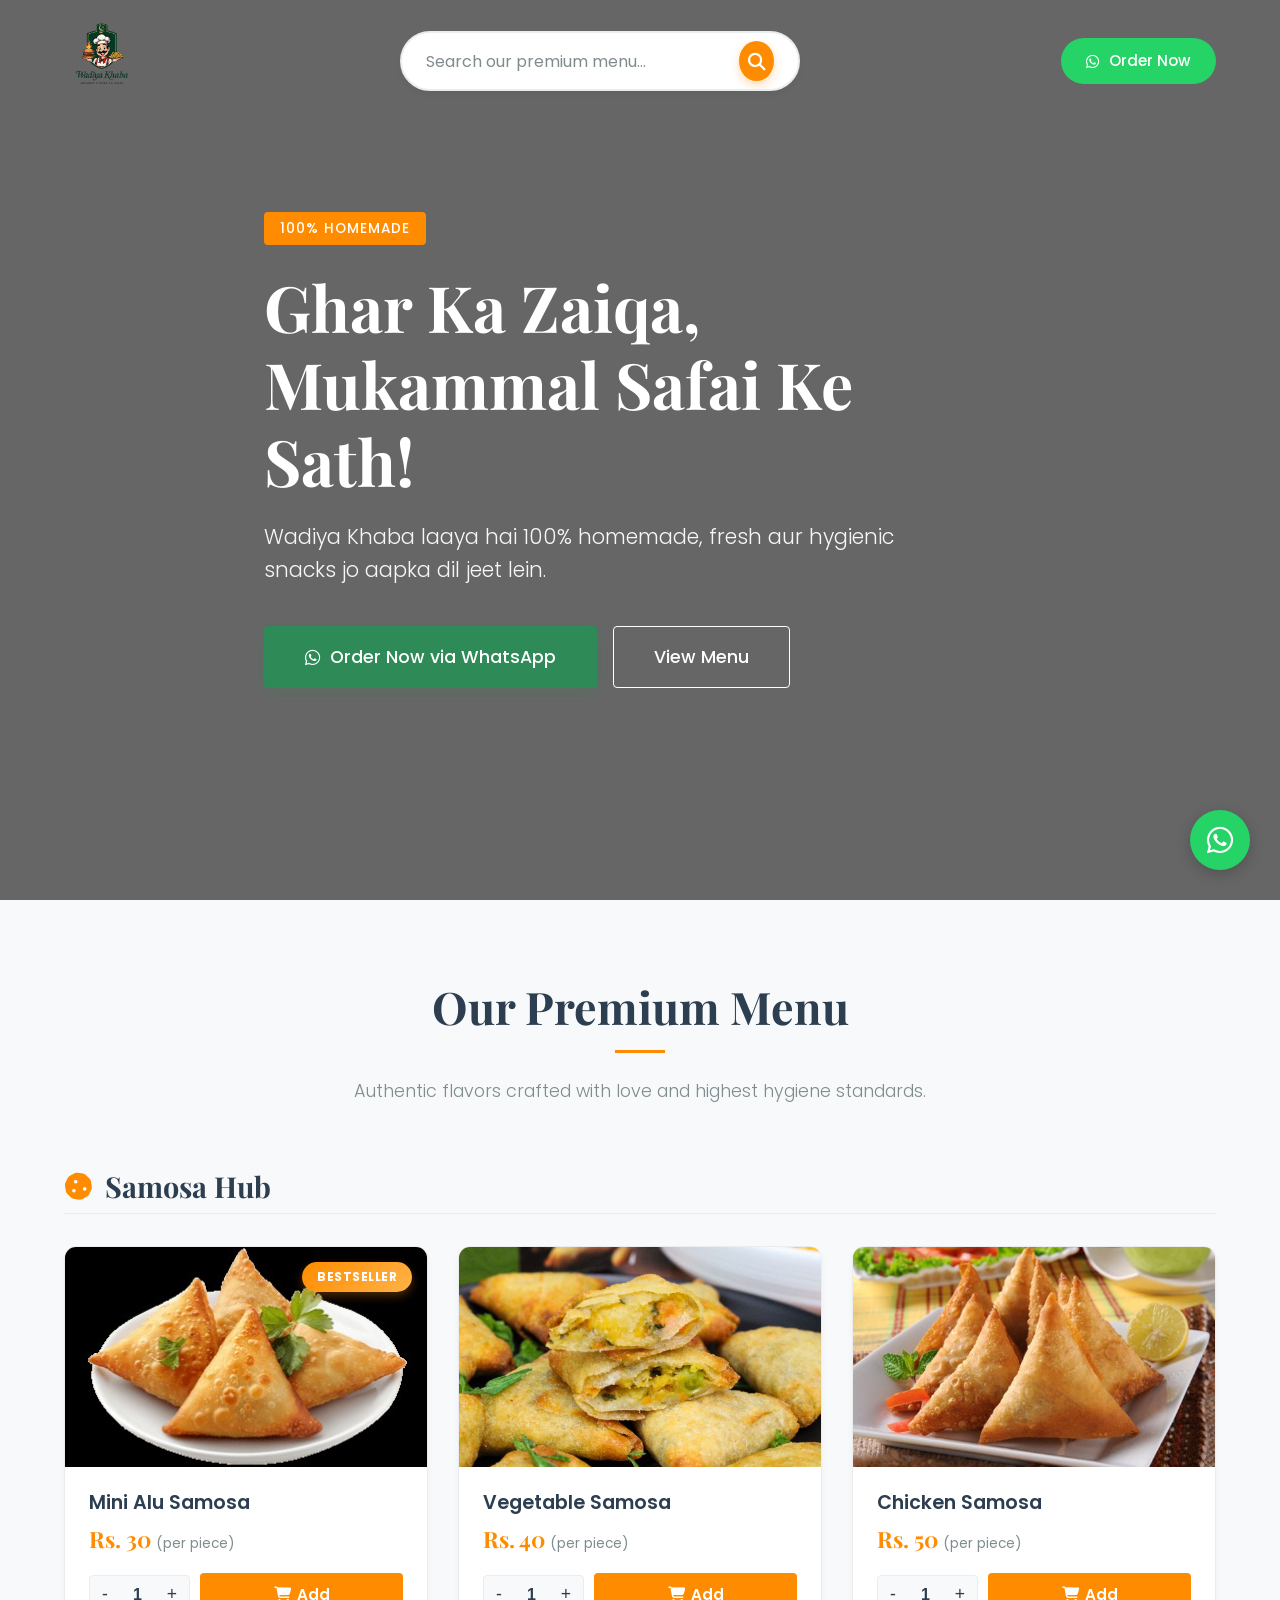
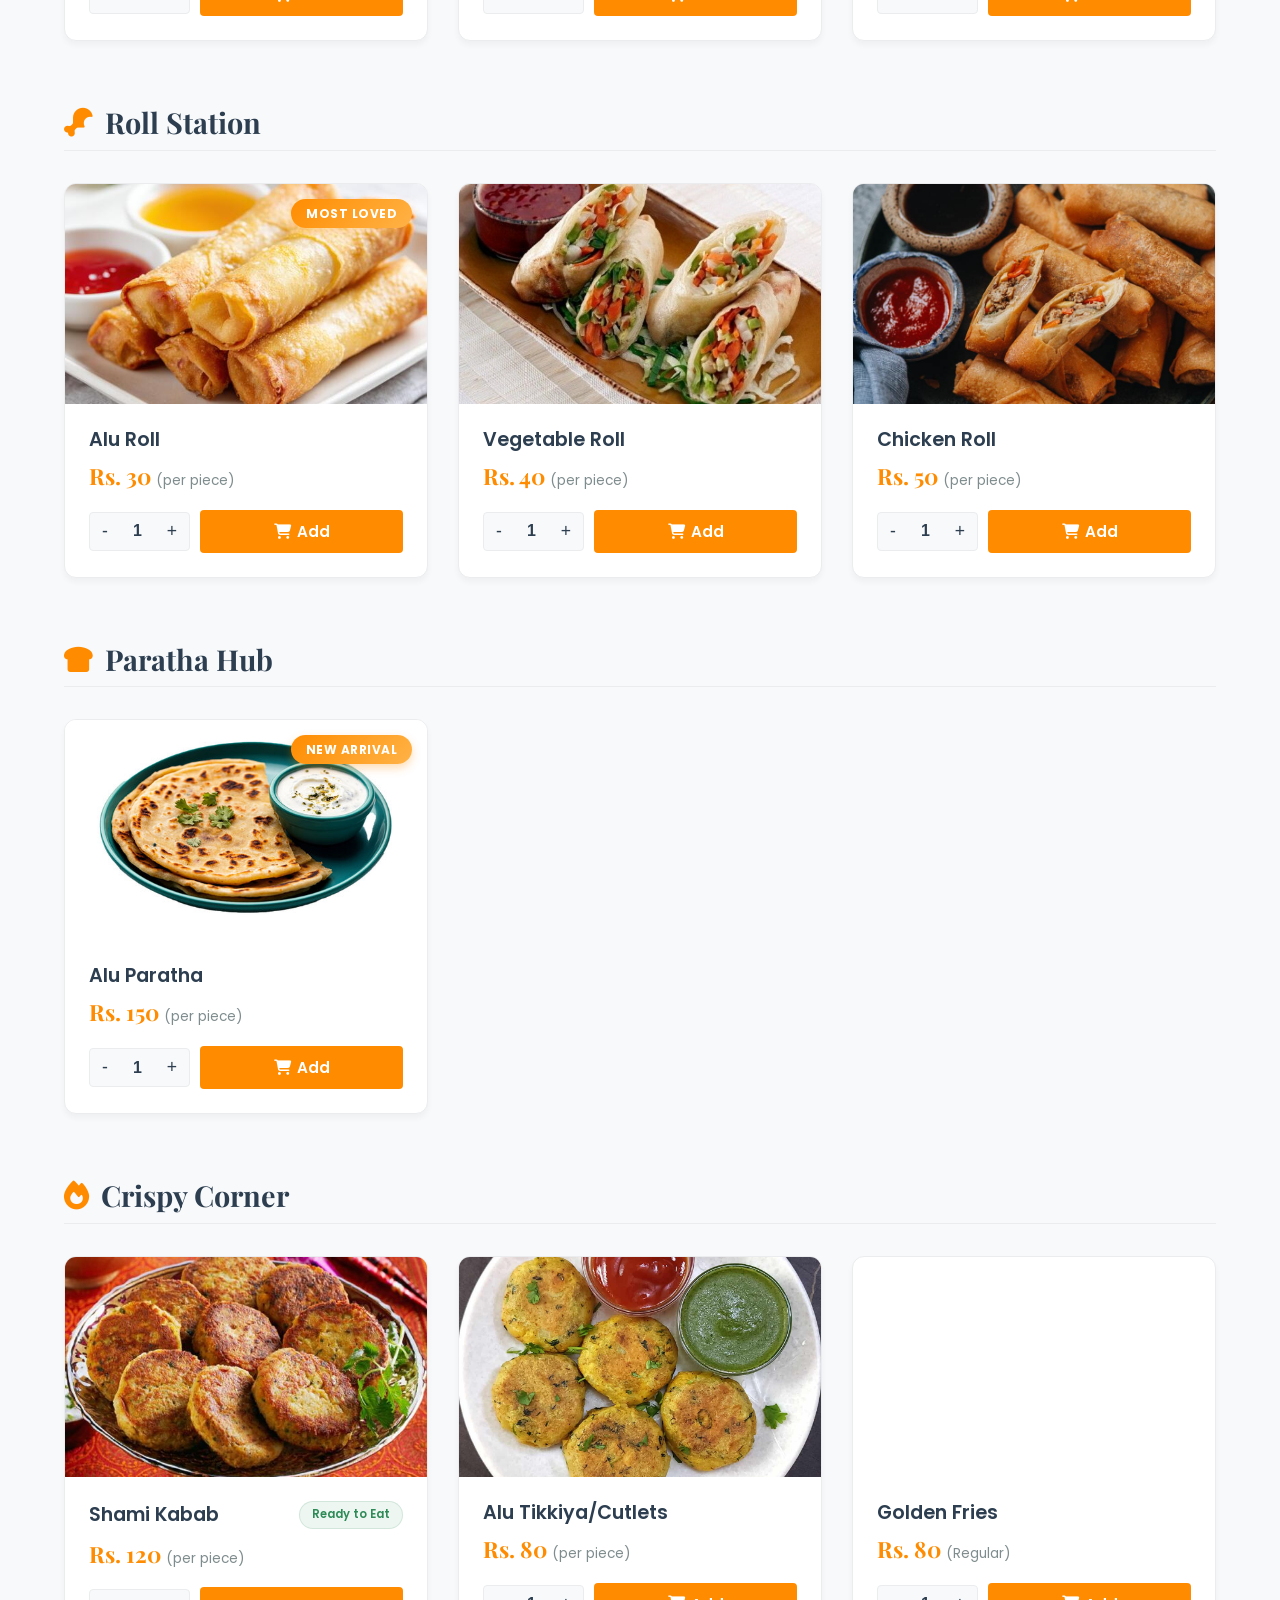
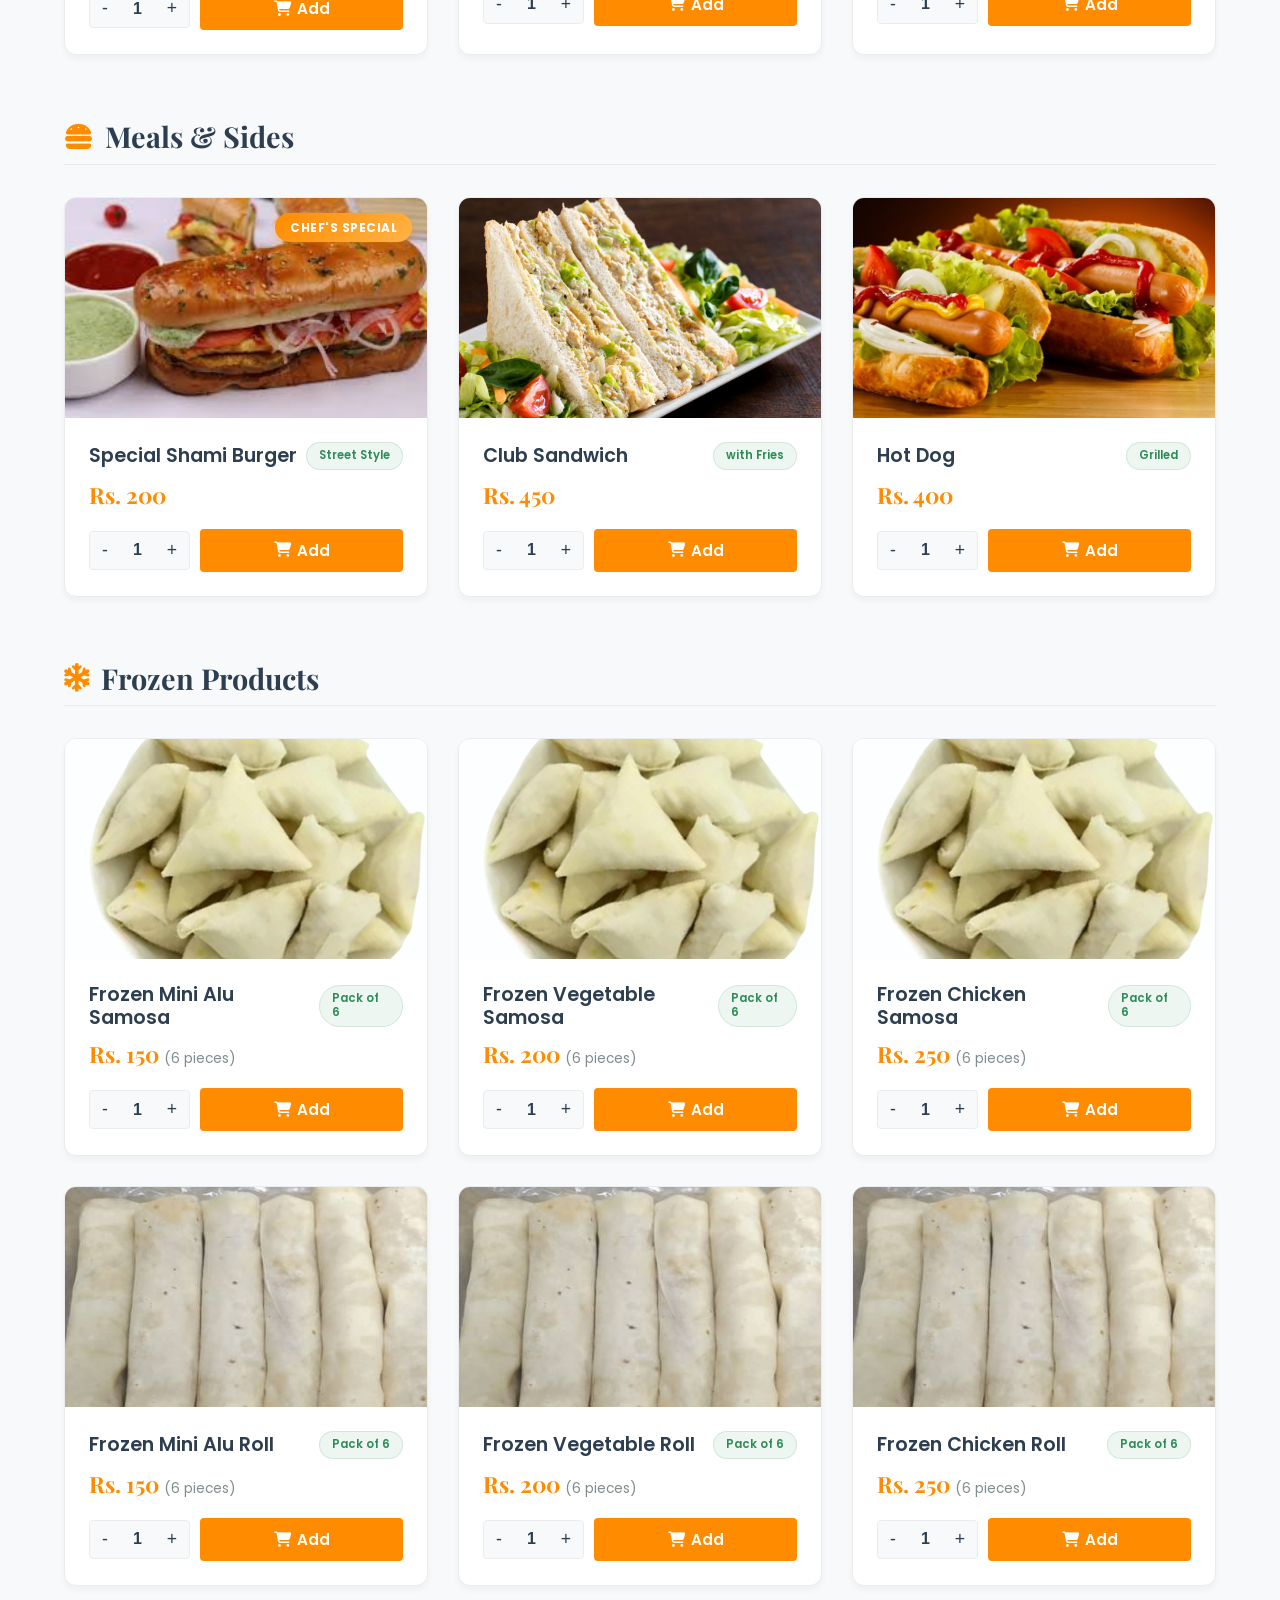
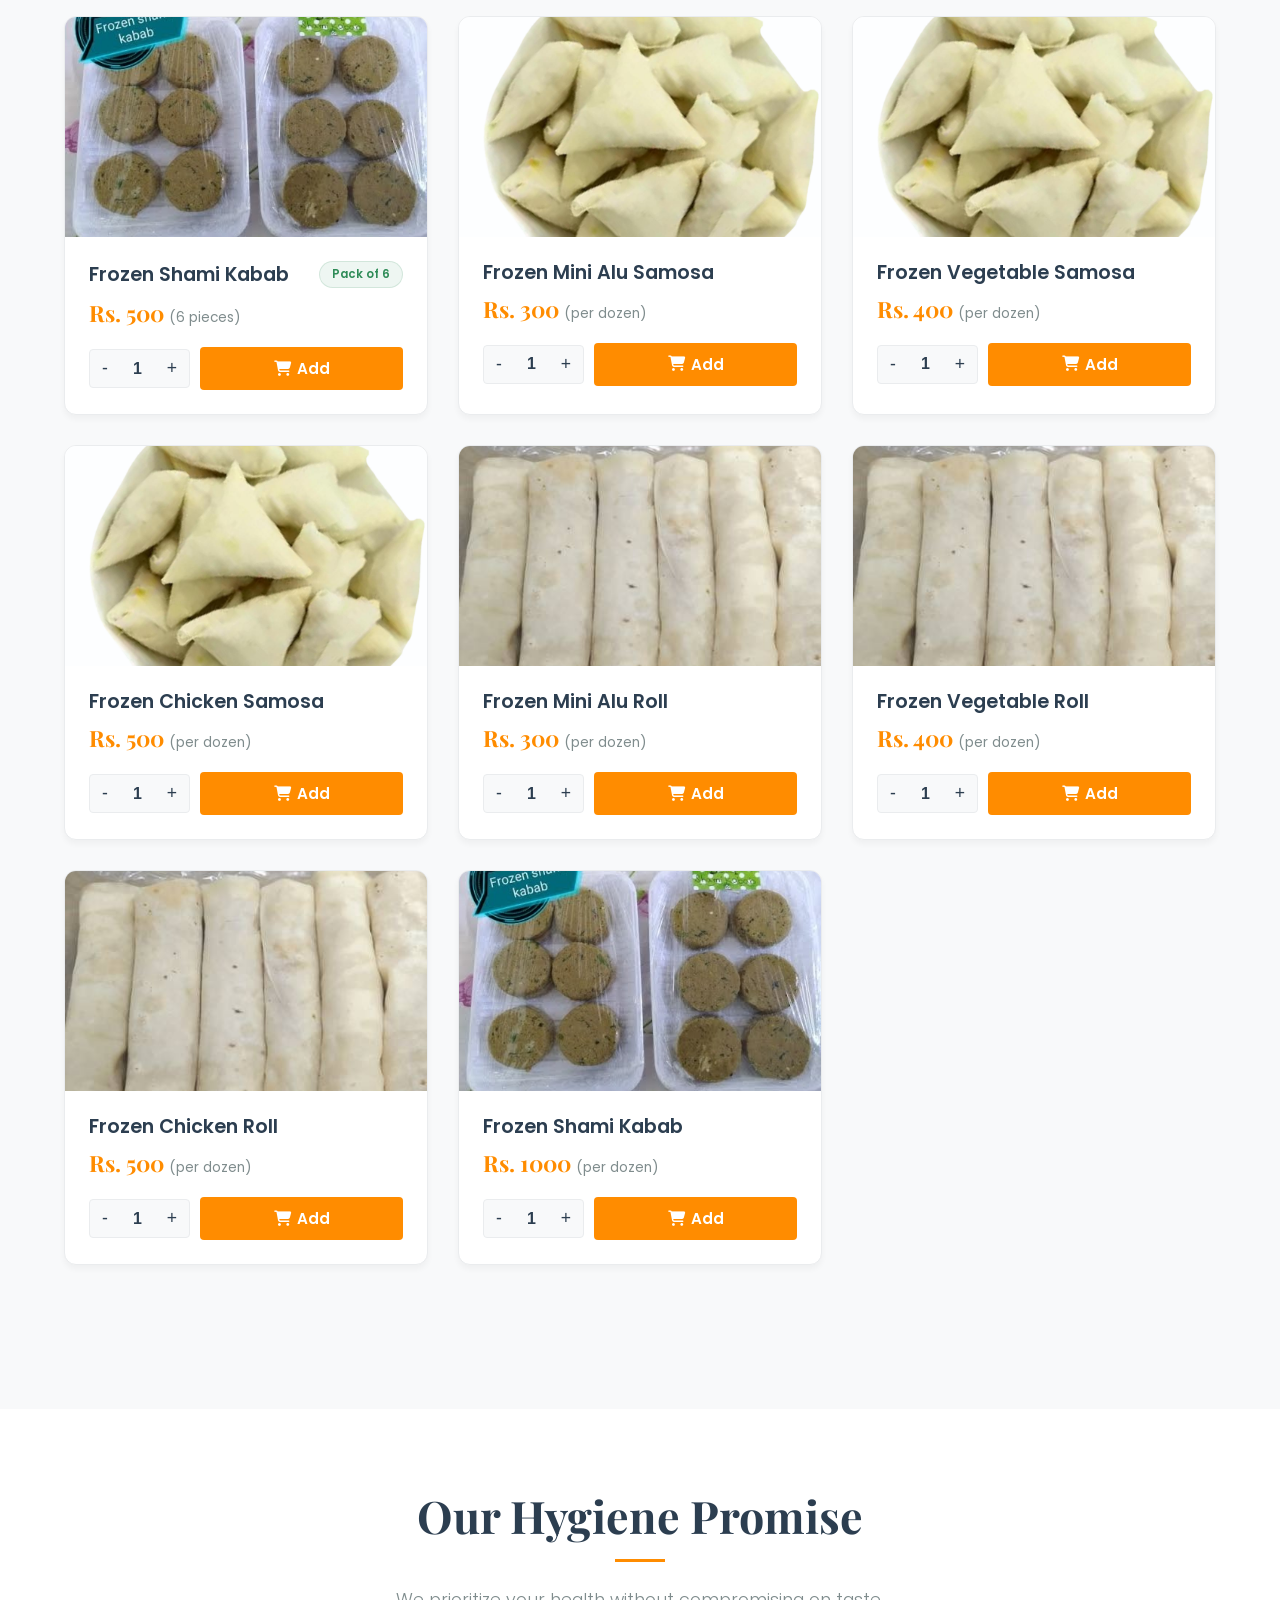
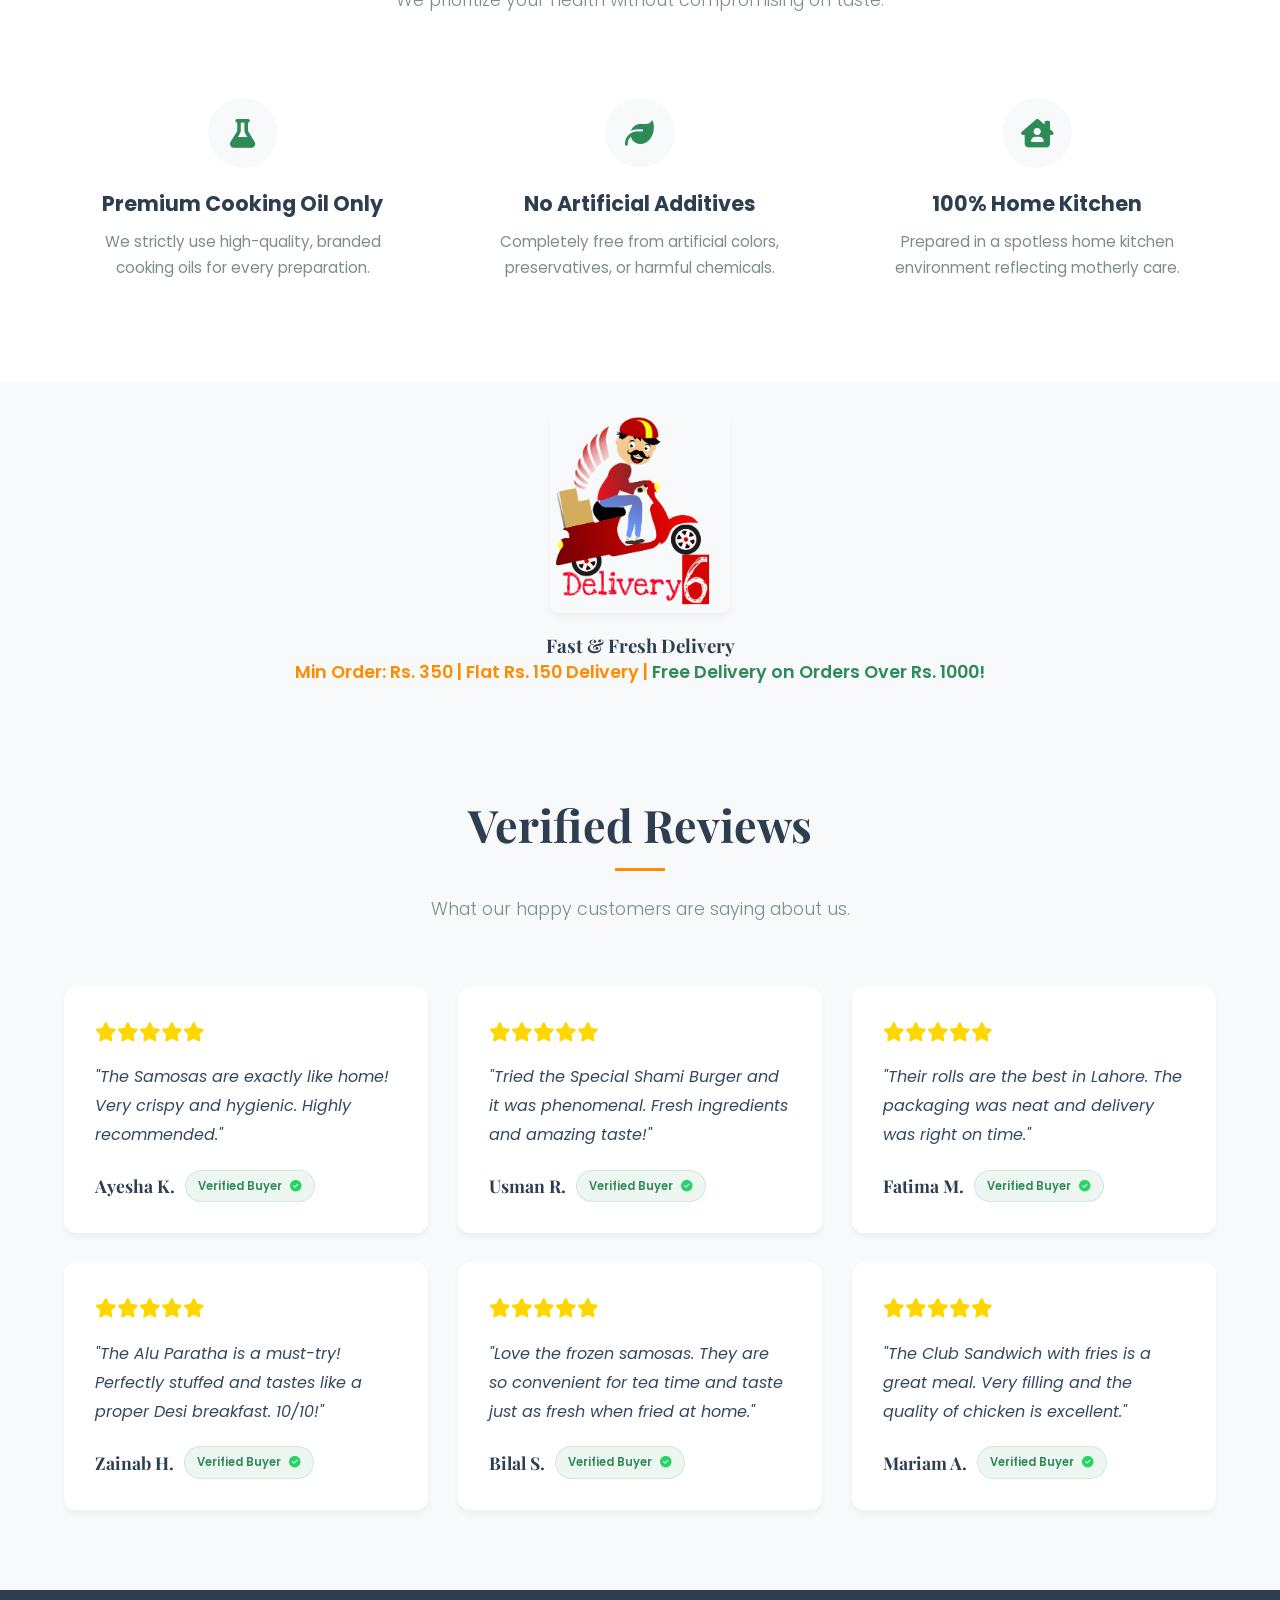
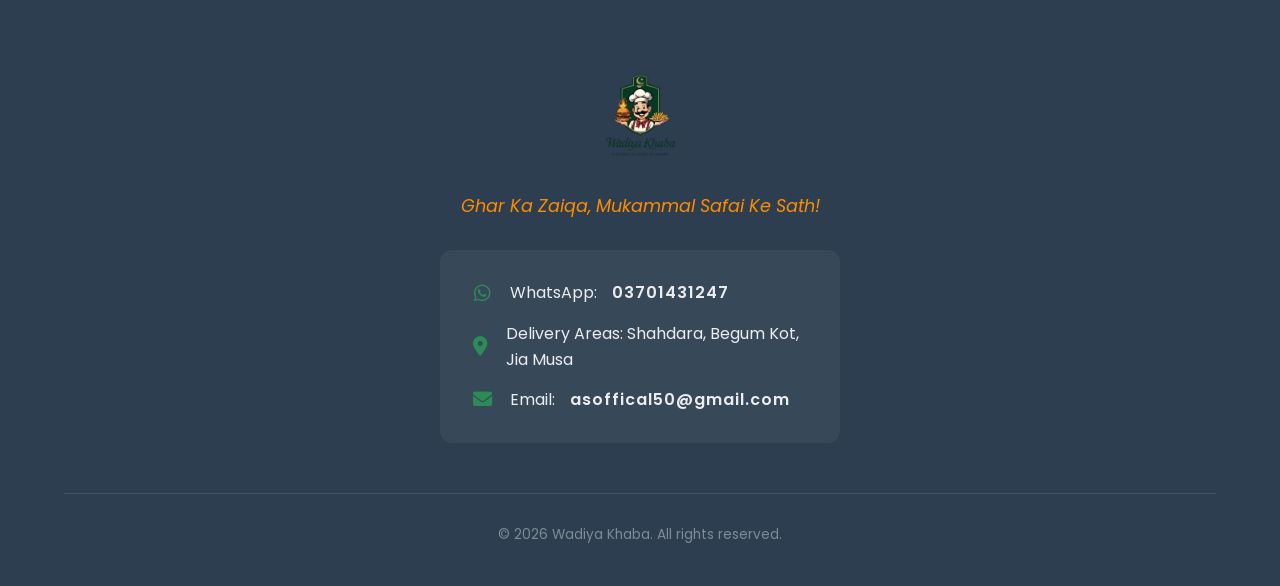
==== commit 6605e7e8: "Add Pack of 6 frozen products and update Netlify link" ====
--- a/Wadhiya_Khaba_Final/index.html
+++ b/Wadhiya_Khaba_Final/index.html
@@ -340,7 +340,135 @@
             <div class="menu-category">
                 <h3 class="category-title"><i class="fa-solid fa-snowflake"></i> Frozen Products</h3>
                 <div class="menu-grid">
-                    <!-- Frozen Samosas -->
+                    <!-- Frozen Samosas (Pack of 6) -->
+                    <div class="menu-item-card">
+                        <div class="item-img" style="background-image: url('frozen-samosa.png');"></div>
+                        <div class="item-content">
+                            <h4>Frozen Mini Alu Samosa <span class="badge-small">Pack of 6</span></h4>
+                            <p class="price">Rs. 150 <span class="unit">(6 pieces)</span></p>
+                            <div class="cart-controls">
+                                <div class="qty-bar">
+                                    <button class="qty-btn" onclick="changeQty('frozen-alu-samosa-6', -1)">-</button>
+                                    <input type="text" id="qty-frozen-alu-samosa-6" class="qty-input" value="1"
+                                        readonly>
+                                    <button class="qty-btn" onclick="changeQty('frozen-alu-samosa-6', 1)">+</button>
+                                </div>
+                                <button class="add-to-cart-btn"
+                                    onclick="addToCart('frozen-alu-samosa-6', 'Frozen Mini Alu Samosa (6pcs)', 150)"><i
+                                        class="fa-solid fa-cart-shopping"></i> Add</button>
+                            </div>
+                        </div>
+                    </div>
+                    <div class="menu-item-card">
+                        <div class="item-img" style="background-image: url('frozen-samosa.png');"></div>
+                        <div class="item-content">
+                            <h4>Frozen Vegetable Samosa <span class="badge-small">Pack of 6</span></h4>
+                            <p class="price">Rs. 200 <span class="unit">(6 pieces)</span></p>
+                            <div class="cart-controls">
+                                <div class="qty-bar">
+                                    <button class="qty-btn" onclick="changeQty('frozen-veg-samosa-6', -1)">-</button>
+                                    <input type="text" id="qty-frozen-veg-samosa-6" class="qty-input" value="1"
+                                        readonly>
+                                    <button class="qty-btn" onclick="changeQty('frozen-veg-samosa-6', 1)">+</button>
+                                </div>
+                                <button class="add-to-cart-btn"
+                                    onclick="addToCart('frozen-veg-samosa-6', 'Frozen Veg Samosa (6pcs)', 200)"><i
+                                        class="fa-solid fa-cart-shopping"></i> Add</button>
+                            </div>
+                        </div>
+                    </div>
+                    <div class="menu-item-card">
+                        <div class="item-img" style="background-image: url('frozen-samosa.png');"></div>
+                        <div class="item-content">
+                            <h4>Frozen Chicken Samosa <span class="badge-small">Pack of 6</span></h4>
+                            <p class="price">Rs. 250 <span class="unit">(6 pieces)</span></p>
+                            <div class="cart-controls">
+                                <div class="qty-bar">
+                                    <button class="qty-btn" onclick="changeQty('frozen-chk-samosa-6', -1)">-</button>
+                                    <input type="text" id="qty-frozen-chk-samosa-6" class="qty-input" value="1"
+                                        readonly>
+                                    <button class="qty-btn" onclick="changeQty('frozen-chk-samosa-6', 1)">+</button>
+                                </div>
+                                <button class="add-to-cart-btn"
+                                    onclick="addToCart('frozen-chk-samosa-6', 'Frozen Chicken Samosa (6pcs)', 250)"><i
+                                        class="fa-solid fa-cart-shopping"></i> Add</button>
+                            </div>
+                        </div>
+                    </div>
+
+                    <!-- Frozen Rolls (Pack of 6) -->
+                    <div class="menu-item-card">
+                        <div class="item-img" style="background-image: url('frozen-roll.jpg');"></div>
+                        <div class="item-content">
+                            <h4>Frozen Mini Alu Roll <span class="badge-small">Pack of 6</span></h4>
+                            <p class="price">Rs. 150 <span class="unit">(6 pieces)</span></p>
+                            <div class="cart-controls">
+                                <div class="qty-bar">
+                                    <button class="qty-btn" onclick="changeQty('frozen-alu-roll-6', -1)">-</button>
+                                    <input type="text" id="qty-frozen-alu-roll-6" class="qty-input" value="1" readonly>
+                                    <button class="qty-btn" onclick="changeQty('frozen-alu-roll-6', 1)">+</button>
+                                </div>
+                                <button class="add-to-cart-btn"
+                                    onclick="addToCart('frozen-alu-roll-6', 'Frozen Mini Alu Roll (6pcs)', 150)"><i
+                                        class="fa-solid fa-cart-shopping"></i> Add</button>
+                            </div>
+                        </div>
+                    </div>
+                    <div class="menu-item-card">
+                        <div class="item-img" style="background-image: url('frozen-roll.jpg');"></div>
+                        <div class="item-content">
+                            <h4>Frozen Vegetable Roll <span class="badge-small">Pack of 6</span></h4>
+                            <p class="price">Rs. 200 <span class="unit">(6 pieces)</span></p>
+                            <div class="cart-controls">
+                                <div class="qty-bar">
+                                    <button class="qty-btn" onclick="changeQty('frozen-veg-roll-6', -1)">-</button>
+                                    <input type="text" id="qty-frozen-veg-roll-6" class="qty-input" value="1" readonly>
+                                    <button class="qty-btn" onclick="changeQty('frozen-veg-roll-6', 1)">+</button>
+                                </div>
+                                <button class="add-to-cart-btn"
+                                    onclick="addToCart('frozen-veg-roll-6', 'Frozen Veg Roll (6pcs)', 200)"><i
+                                        class="fa-solid fa-cart-shopping"></i> Add</button>
+                            </div>
+                        </div>
+                    </div>
+                    <div class="menu-item-card">
+                        <div class="item-img" style="background-image: url('frozen-roll.jpg');"></div>
+                        <div class="item-content">
+                            <h4>Frozen Chicken Roll <span class="badge-small">Pack of 6</span></h4>
+                            <p class="price">Rs. 250 <span class="unit">(6 pieces)</span></p>
+                            <div class="cart-controls">
+                                <div class="qty-bar">
+                                    <button class="qty-btn" onclick="changeQty('frozen-chk-roll-6', -1)">-</button>
+                                    <input type="text" id="qty-frozen-chk-roll-6" class="qty-input" value="1" readonly>
+                                    <button class="qty-btn" onclick="changeQty('frozen-chk-roll-6', 1)">+</button>
+                                </div>
+                                <button class="add-to-cart-btn"
+                                    onclick="addToCart('frozen-chk-roll-6', 'Frozen Chicken Roll (6pcs)', 250)"><i
+                                        class="fa-solid fa-cart-shopping"></i> Add</button>
+                            </div>
+                        </div>
+                    </div>
+
+                    <!-- Frozen Shami (Pack of 6) -->
+                    <div class="menu-item-card">
+                        <div class="item-img" style="background-image: url('frozen-shami.jpg');"></div>
+                        <div class="item-content">
+                            <h4>Frozen Shami Kabab <span class="badge-small">Pack of 6</span></h4>
+                            <p class="price">Rs. 500 <span class="unit">(6 pieces)</span></p>
+                            <div class="cart-controls">
+                                <div class="qty-bar">
+                                    <button class="qty-btn" onclick="changeQty('frozen-shami-6', -1)">-</button>
+                                    <input type="text" id="qty-frozen-shami-6" class="qty-input" value="1" readonly>
+                                    <button class="qty-btn" onclick="changeQty('frozen-shami-6', 1)">+</button>
+                                </div>
+                                <button class="add-to-cart-btn"
+                                    onclick="addToCart('frozen-shami-6', 'Frozen Shami (6pcs)', 500)"><i
+                                        class="fa-solid fa-cart-shopping"></i> Add</button>
+                            </div>
+                        </div>
+                    </div>
+
+                    <!-- Frozen Samosas (Per Dozen) -->
                     <div class="menu-item-card">
                         <div class="item-img" style="background-image: url('frozen-samosa.png');"></div>
                         <div class="item-content">
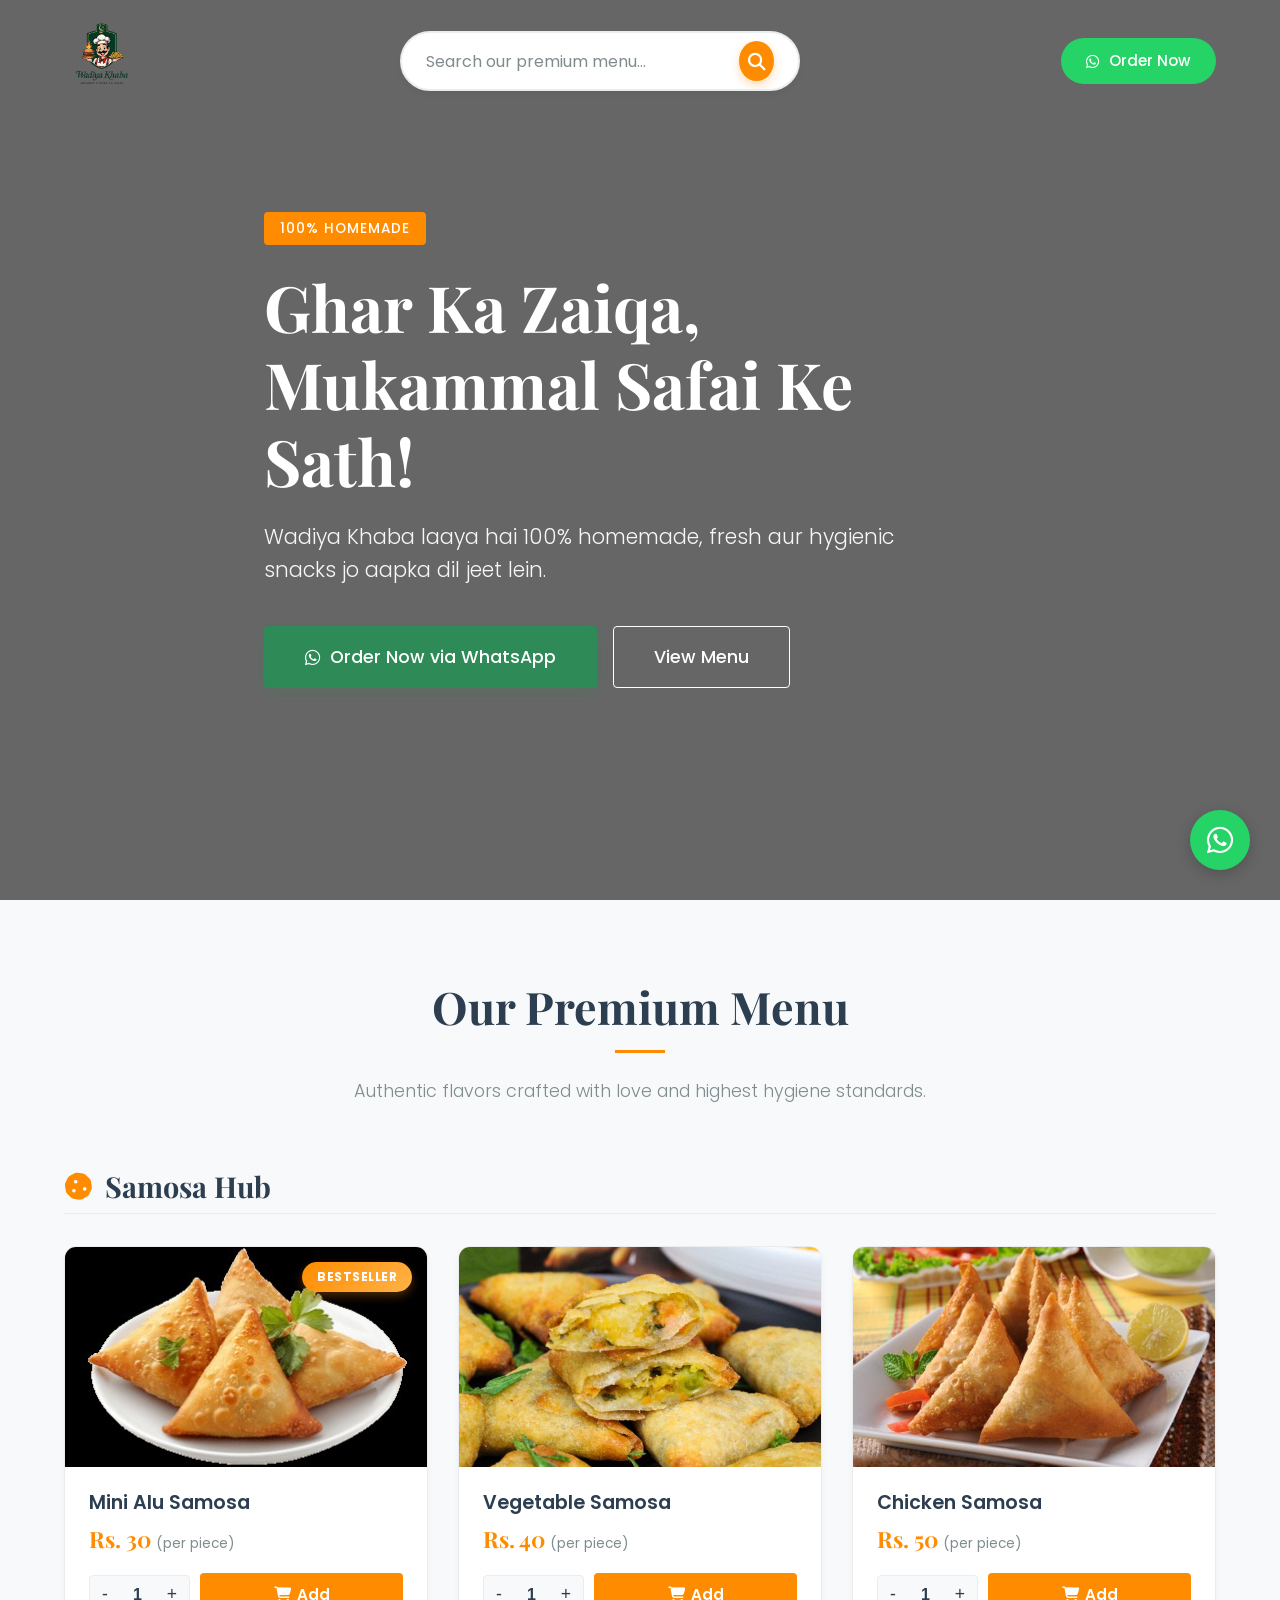
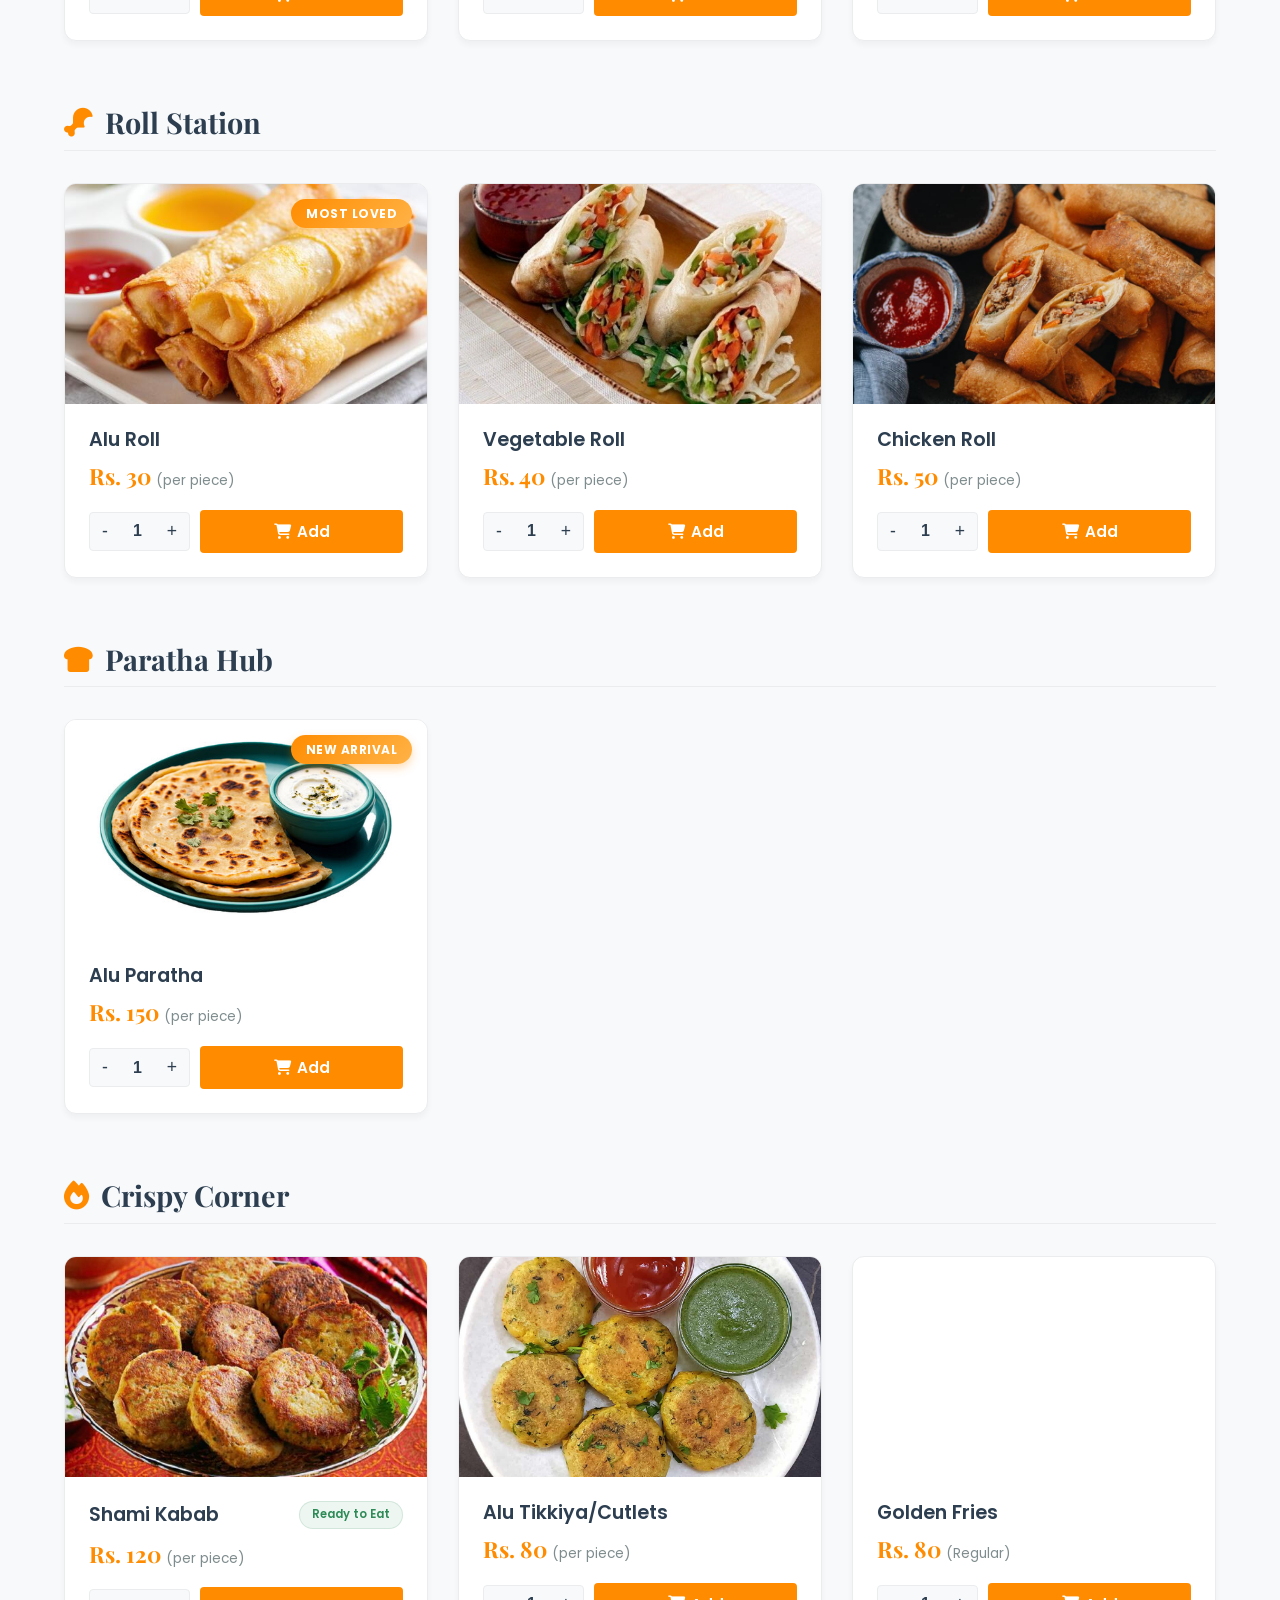
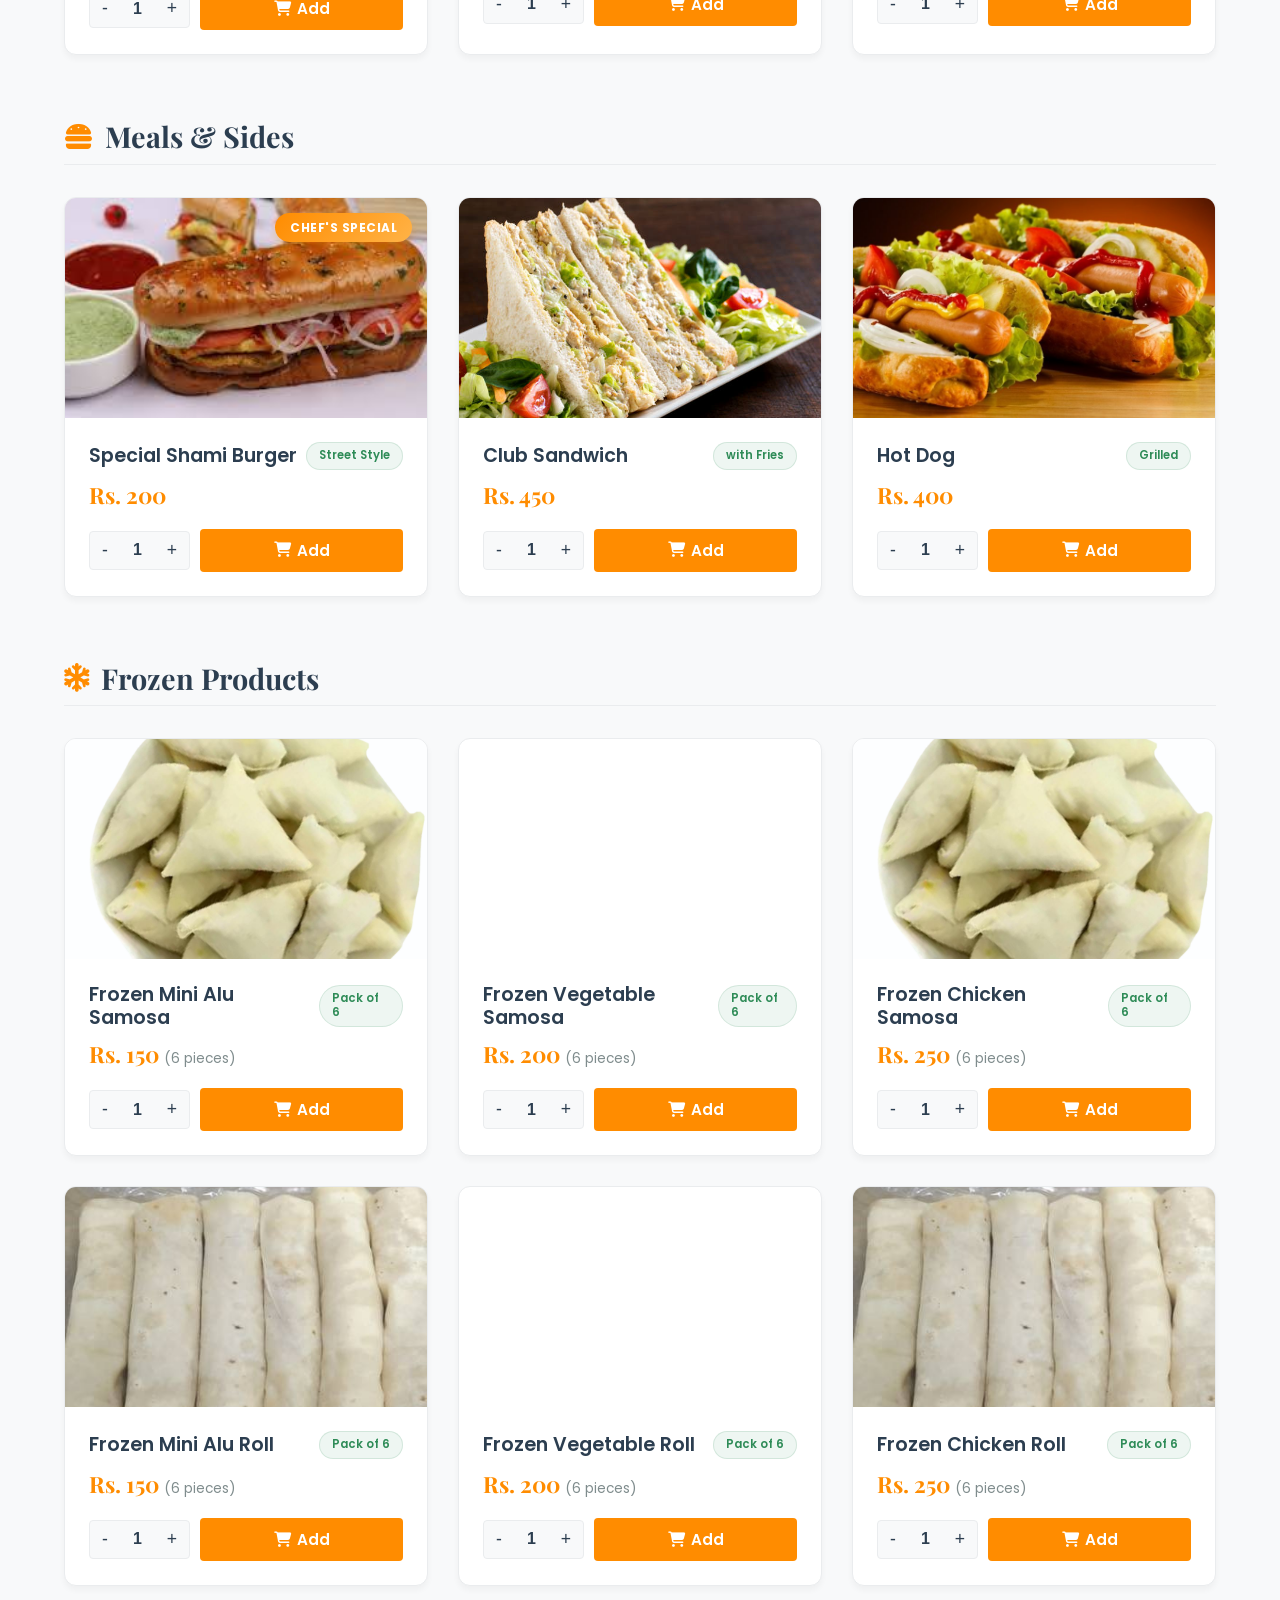
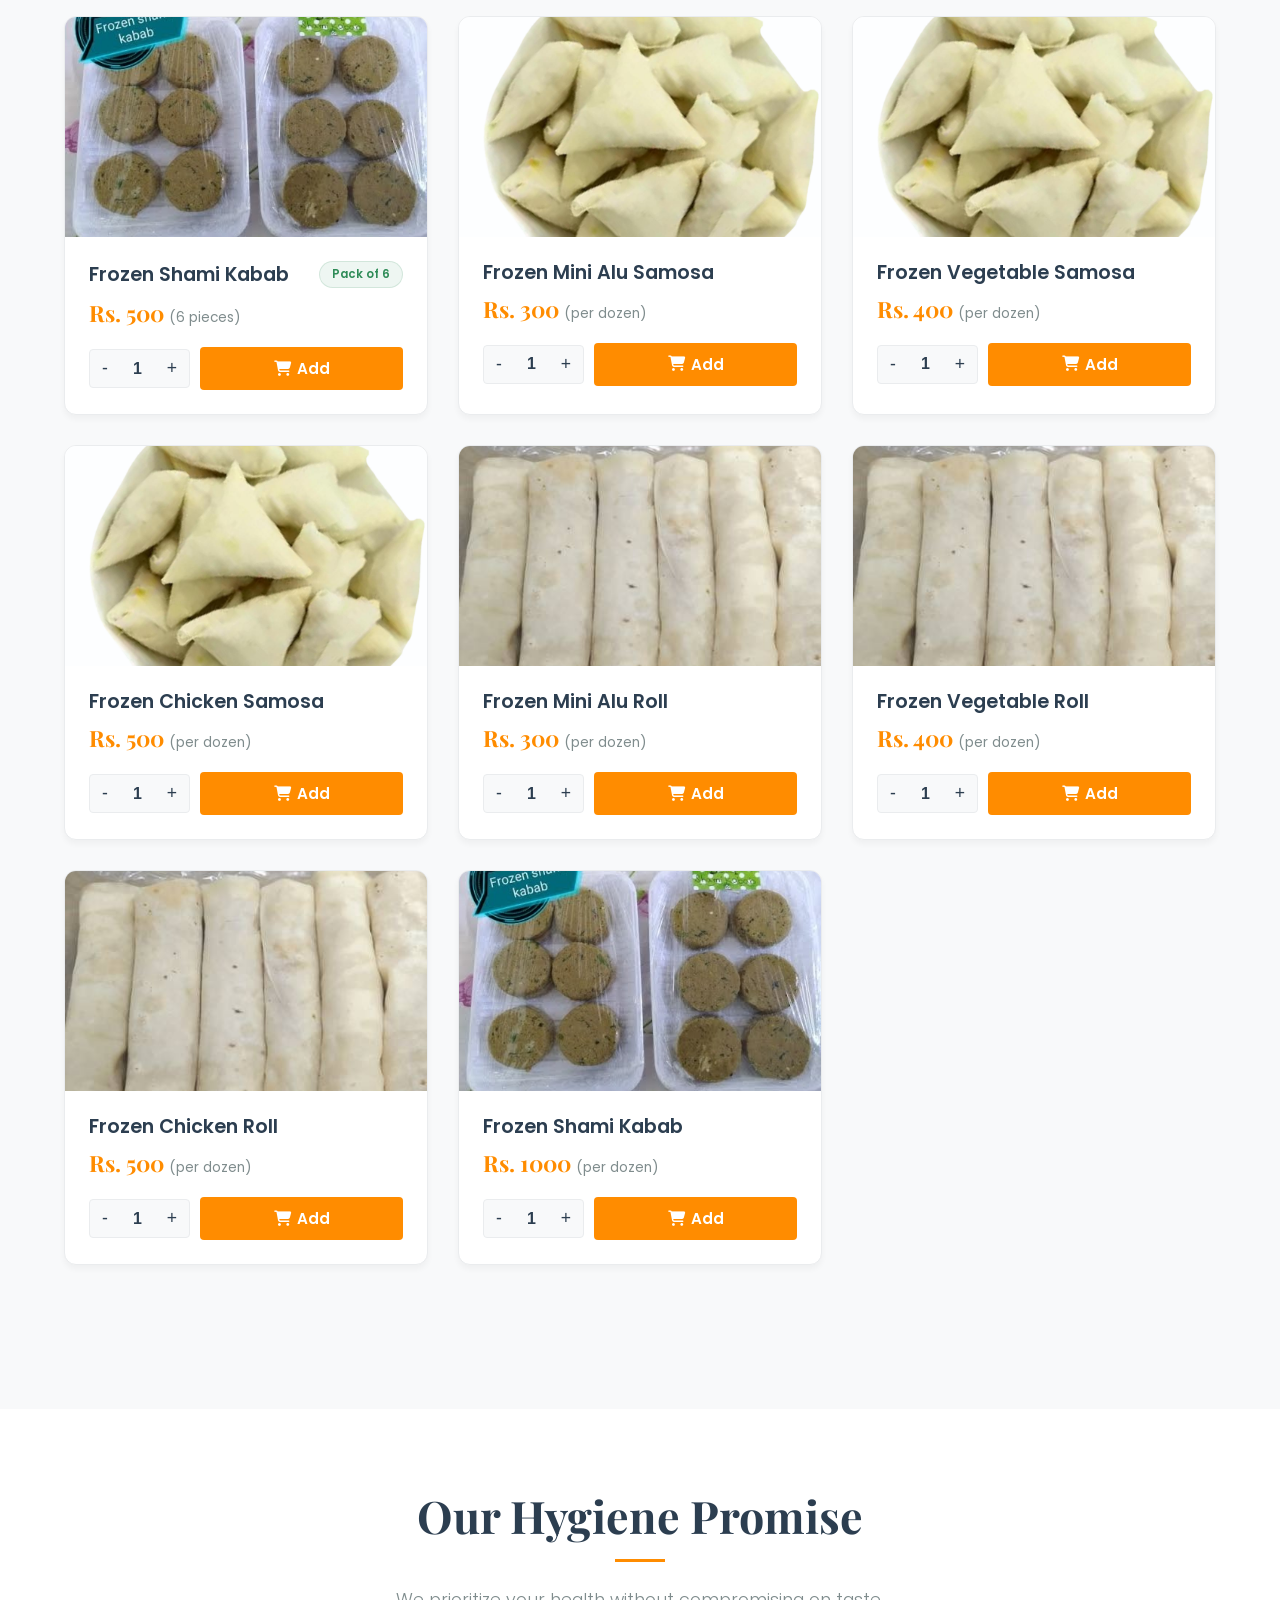
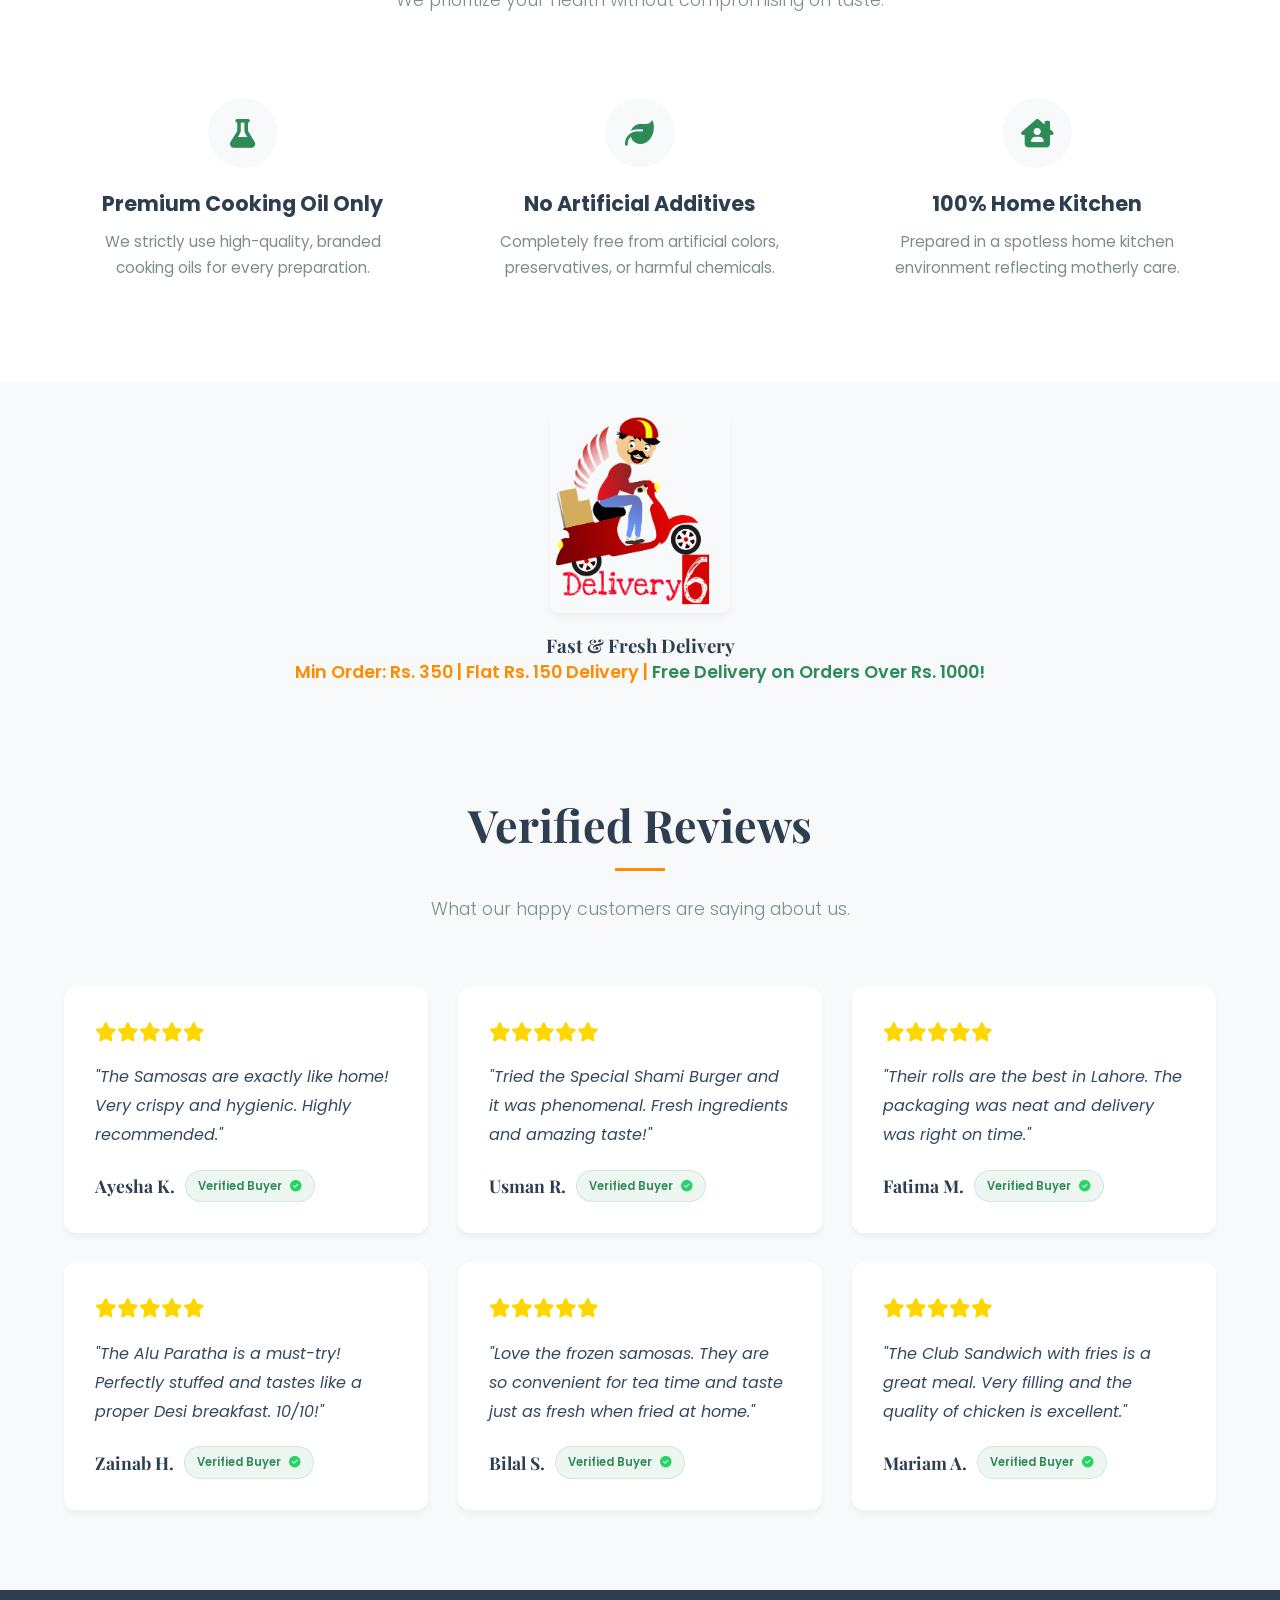
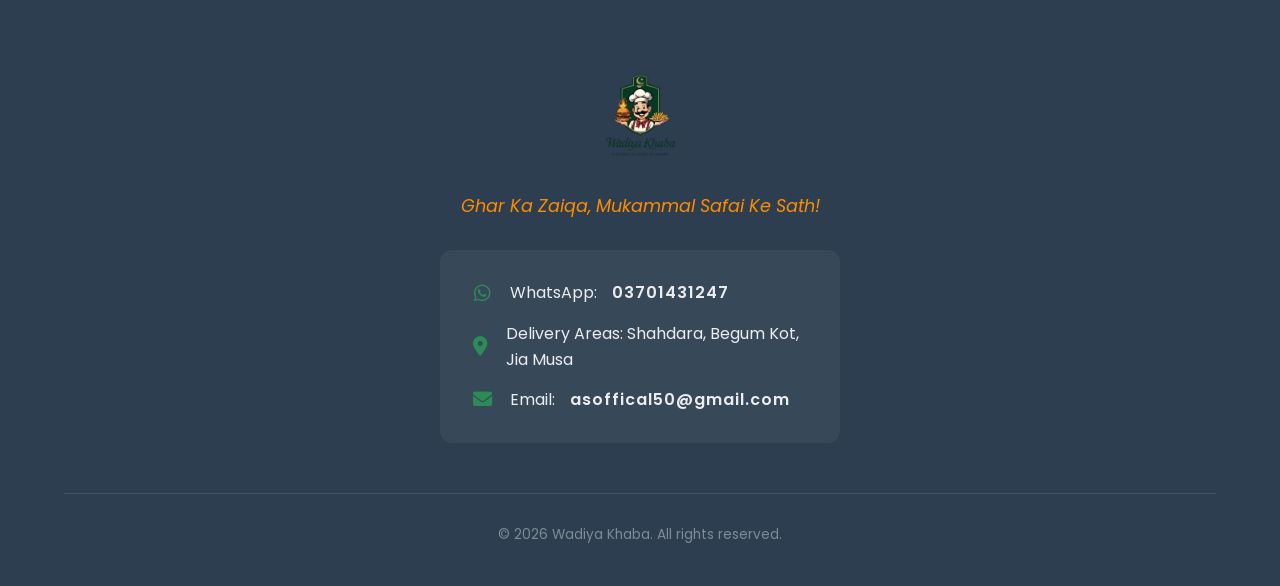
==== commit 54c0e59c: "Update images for Pack of 6 Veg Roll and Samosa" ====
--- a/Wadhiya_Khaba_Final/index.html
+++ b/Wadhiya_Khaba_Final/index.html
@@ -360,7 +360,7 @@
                         </div>
                     </div>
                     <div class="menu-item-card">
-                        <div class="item-img" style="background-image: url('frozen-samosa.png');"></div>
+                        <div class="item-img" style="background-image: url('frozen-veg-samosa-6.png');"></div>
                         <div class="item-content">
                             <h4>Frozen Vegetable Samosa <span class="badge-small">Pack of 6</span></h4>
                             <p class="price">Rs. 200 <span class="unit">(6 pieces)</span></p>
@@ -415,7 +415,7 @@
                         </div>
                     </div>
                     <div class="menu-item-card">
-                        <div class="item-img" style="background-image: url('frozen-roll.jpg');"></div>
+                        <div class="item-img" style="background-image: url('frozen-veg-roll-6.png');"></div>
                         <div class="item-content">
                             <h4>Frozen Vegetable Roll <span class="badge-small">Pack of 6</span></h4>
                             <p class="price">Rs. 200 <span class="unit">(6 pieces)</span></p>
